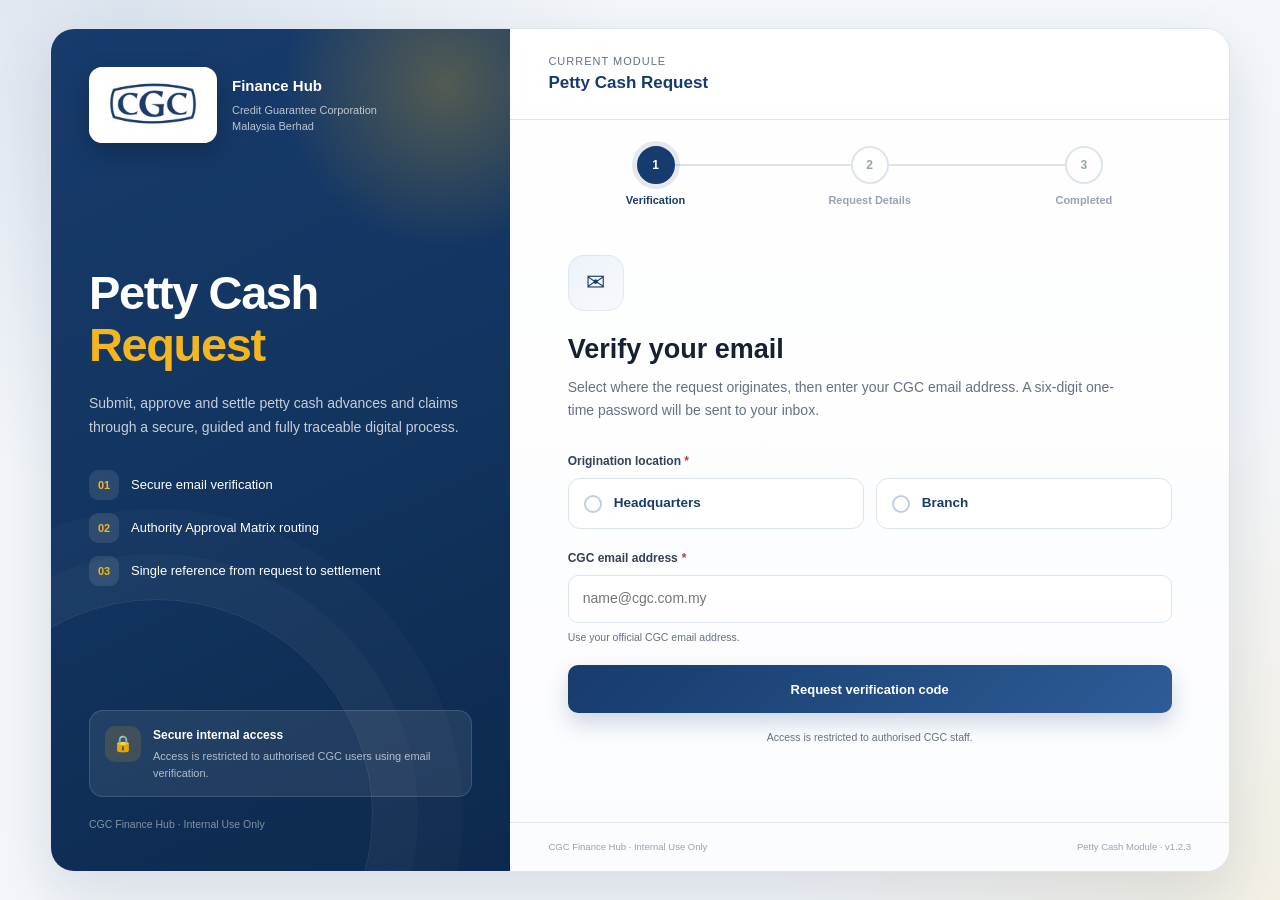
==== pettycash/index.html @ a18ef3d1 "Update index.html" ====
<!DOCTYPE html>
<html lang="en">
<head>
<meta charset="UTF-8">
<meta name="viewport" content="width=device-width,initial-scale=1.0">
<meta name="description" content="CGC Finance Hub Petty Cash Request">
<title>Petty Cash Request | CGC Finance Hub</title>
<script>
/* Integrity guard: shows a visible warning if the main script below did not load completely */
window.addEventListener("load", function () {
  if (typeof PC === "undefined" || !window.PC_READY) {
    var d = document.createElement("div");
    d.style.cssText = "position:fixed;left:0;right:0;top:0;z-index:99999;padding:14px 18px;background:#c83737;color:#fff;font:600 14px Segoe UI,Arial,sans-serif;text-align:center";
    d.textContent = "This page did not load completely. Press Ctrl+Shift+R. If this message stays, the file on GitHub is incomplete or contains an error.";
    document.body.appendChild(d);
  }
});
</script>
<style>
:root{--navy:#173b6c;--dark:#0d294d;--blue:#2d5c97;--gold:#f3b61f;--bg:#f3f6fa;--white:#fff;--soft:#f7f9fc;--line:#dce4ee;--text:#172033;--muted:#667085;--green:#16835a;--red:#c83737;--shadow:0 24px 60px rgba(15,39,71,.12)}
*{box-sizing:border-box;margin:0;padding:0}html{scroll-behavior:smooth}
body{min-height:100vh;background:radial-gradient(circle at 10% 0,rgba(45,92,151,.12),transparent 34%),radial-gradient(circle at 100% 100%,rgba(243,182,31,.1),transparent 32%),var(--bg);color:var(--text);font-family:"Segoe UI",Arial,sans-serif;line-height:1.5}
button,input,select,textarea{font:inherit}.fa-hide{display:none!important}
.fa-page{min-height:100vh;padding:28px}
.fa-shell{width:min(1180px,100%);min-height:calc(100vh - 56px);margin:auto;overflow:hidden;background:#fff;border:1px solid var(--line);border-radius:24px;box-shadow:var(--shadow);display:grid;grid-template-columns:minmax(340px,39%) minmax(0,61%)}
.fa-brand{position:relative;overflow:hidden;min-height:720px;padding:38px;color:#fff;background:linear-gradient(155deg,var(--navy),#12345f 52%,var(--dark));display:flex;flex-direction:column}
.fa-brand:before{content:"";position:absolute;top:-110px;right:-100px;width:330px;height:330px;border-radius:50%;background:radial-gradient(circle,rgba(243,182,31,.28),rgba(243,182,31,.05) 58%,transparent 70%);pointer-events:none}
.fa-brand:after{content:"";position:absolute;bottom:-160px;left:-110px;width:430px;height:430px;border:1px solid rgba(255,255,255,.1);border-radius:50%;box-shadow:0 0 0 45px rgba(255,255,255,.025),0 0 0 90px rgba(255,255,255,.018);pointer-events:none}
.fa-brand-top,.fa-brand-content,.fa-security,.fa-brand-footer{position:relative;z-index:1}
.fa-brand-top{display:flex;align-items:center;gap:15px}
.fa-logo{width:128px;height:76px;flex:0 0 auto;padding:8px;overflow:hidden;border-radius:13px;background:#fff;box-shadow:0 9px 25px rgba(0,0,0,.22);display:flex;align-items:center;justify-content:center}
.fa-logo-image{display:block;width:100%;height:100%;object-fit:contain;transform:scale(1.8);transform-origin:center}
.fa-brand-name strong{display:block;font-size:15px}.fa-brand-name span{display:block;max-width:190px;margin-top:4px;color:rgba(255,255,255,.7);font-size:11px}
.fa-brand-content{margin:auto 0;padding:48px 0}
.fa-brand h1{font-size:clamp(32px,4vw,47px);line-height:1.1;letter-spacing:-1.4px}.fa-brand h1 span{display:block;color:var(--gold)}
.fa-brand-description{max-width:410px;margin-top:20px;color:rgba(255,255,255,.76);font-size:14px;line-height:1.75}
.fa-features{display:grid;gap:13px;margin-top:30px}.fa-feature{display:flex;align-items:center;gap:12px;font-size:13px}
.fa-feature b{width:30px;height:30px;border-radius:9px;background:rgba(255,255,255,.1);color:var(--gold);display:grid;place-items:center;font-size:11px}
.fa-security{padding:15px;border:1px solid rgba(255,255,255,.13);border-radius:14px;background:rgba(255,255,255,.08);display:flex;gap:12px}
.fa-security-icon{width:36px;height:36px;flex:0 0 auto;border-radius:10px;background:rgba(243,182,31,.14);color:var(--gold);display:grid;place-items:center}
.fa-security strong{display:block;font-size:12px}.fa-security span{display:block;margin-top:4px;color:rgba(255,255,255,.65);font-size:11px}
.fa-brand-footer{margin-top:20px;color:rgba(255,255,255,.48);font-size:10.5px}
.fa-app{min-width:0;display:flex;flex-direction:column;background:linear-gradient(180deg,#fff,#fbfcfe)}
.fa-app-header{min-height:88px;padding:24px 38px;border-bottom:1px solid var(--line);display:flex;align-items:center;justify-content:space-between}
.fa-app-header small{display:block;color:var(--muted);font-size:11px;letter-spacing:1px;text-transform:uppercase}.fa-app-header strong{color:var(--navy);font-size:17px}
.fa-signout{padding:9px 14px;border:1px solid var(--line);border-radius:999px;background:#fff;color:var(--navy);font-size:12px;font-weight:650;cursor:pointer;transition:border-color .2s,background .2s}
.fa-signout:hover{border-color:var(--navy);background:var(--soft)}
.fa-progress{padding:26px 38px 0}
.fa-stepper{position:relative;display:grid;grid-template-columns:repeat(3,1fr)}
.fa-stepper:before{content:"";position:absolute;top:18px;left:calc(16.66% + 18px);right:calc(16.66% + 18px);height:2px;background:var(--line)}
.fa-step{position:relative;z-index:1;color:#98a2b3;text-align:center;display:flex;flex-direction:column;align-items:center}
.fa-step-number{width:38px;height:38px;margin-bottom:8px;border:2px solid var(--line);border-radius:50%;background:#fff;display:grid;place-items:center;font-size:12px;font-weight:700}
.fa-step-label{font-size:11px;font-weight:650}
.fa-step.fa-step-active{color:var(--navy)}.fa-step.fa-step-active .fa-step-number{border-color:var(--navy);background:var(--navy);color:#fff;box-shadow:0 0 0 5px rgba(23,59,108,.11)}
.fa-step.fa-step-done{color:var(--green)}.fa-step.fa-step-done .fa-step-number{border-color:var(--green);background:var(--green);color:#fff}
.fa-content{width:min(680px,100%);margin:auto;padding:46px 38px 42px;flex:1}
.fa-screen{animation:enter .3s ease}@keyframes enter{from{opacity:0;transform:translateY(10px)}to{opacity:1;transform:none}}
.fa-screen-icon{width:56px;height:56px;margin-bottom:22px;border-radius:16px;background:linear-gradient(145deg,#edf3fa,#f7f9fc);color:var(--navy);box-shadow:inset 0 0 0 1px rgba(23,59,108,.08);display:grid;place-items:center;font-size:23px}
.fa-title{font-size:27px;line-height:1.25}.fa-lead{max-width:560px;margin-top:10px;color:var(--muted);font-size:14px;line-height:1.65}
.fa-form{margin-top:30px}.fa-field{margin-bottom:20px}
.fa-field label{display:flex;gap:4px;margin-bottom:8px;color:#344054;font-size:12px;font-weight:650}
.fa-required{color:var(--red)}
.fa-field input,.fa-field select,.fa-field textarea{width:100%;min-height:48px;padding:12px 14px;border:1px solid var(--line);border-radius:10px;outline:none;background:#fff;color:var(--text);font-size:14px;transition:border-color .2s,box-shadow .2s}
.fa-field textarea{min-height:108px;resize:vertical}
.fa-field input:focus,.fa-field select:focus,.fa-field textarea:focus{border-color:var(--blue);box-shadow:0 0 0 4px rgba(45,92,151,.11)}
.fa-field input[readonly]{background:var(--soft);color:#475467;cursor:not-allowed}
.fa-field select:disabled{background:#eef1f5;color:#98a2b3;cursor:not-allowed}
.fa-bad{border-color:var(--red)!important}
.fa-hint{margin-top:7px;color:var(--muted);font-size:10.5px;display:flex;justify-content:space-between;gap:10px}
.fa-grid{display:grid;grid-template-columns:repeat(2,minmax(0,1fr));gap:16px}
.fa-btn{min-height:48px;padding:12px 20px;border:0;border-radius:10px;font-size:13px;font-weight:700;cursor:pointer;transition:transform .15s,box-shadow .2s,background .2s}
.fa-btn-primary{background:linear-gradient(135deg,var(--navy),var(--blue));color:#fff;box-shadow:0 10px 22px rgba(23,59,108,.2)}
.fa-btn-primary:hover:not(:disabled){transform:translateY(-1px);box-shadow:0 14px 28px rgba(23,59,108,.28)}
.fa-btn-secondary{border:1px solid var(--line);background:#fff;color:#344054}
.fa-btn-secondary:hover:not(:disabled){border-color:#c3cfdf;background:var(--soft)}
.fa-btn-block{width:100%}.fa-btn:disabled{cursor:not-allowed;opacity:.55}
.fa-actions{margin-top:28px;display:flex;justify-content:flex-end;gap:12px}.fa-actions-center{justify-content:center}
.fa-msg{margin-bottom:18px;padding:12px 14px;border-radius:10px;font-size:12px}
.fa-msg-error{border:1px solid #f1c5c5;background:#fff3f3;color:#9f2929}
.fa-msg-ok{border:1px solid #b8dfcf;background:#effaf5;color:#126b4b}
.fa-msg-warn{border:1px solid #f0d59d;background:#fff9ec;color:#885600}
.fa-msg-info{border:1px solid var(--line);background:var(--soft);color:#344054}
.fa-access-note{margin-top:17px;color:var(--muted);text-align:center;font-size:10.5px}
.fa-otp-email{margin-top:24px;padding:14px 16px;border:1px solid var(--line);border-radius:12px;background:var(--soft);color:var(--muted);font-size:12px}.fa-otp-email strong{color:var(--navy)}
.fa-otp-group{margin:28px 0 15px;display:grid;grid-template-columns:repeat(6,minmax(42px,58px));justify-content:center;gap:10px}
.fa-otp-box{width:100%;height:62px;border:1px solid var(--line);border-radius:12px;outline:none;text-align:center;color:var(--navy);font-size:25px;font-weight:750}
.fa-otp-box:focus{border-color:var(--blue);box-shadow:0 0 0 4px rgba(45,92,151,.11)}
.fa-otp-box.fa-filled{border-color:var(--navy);background:#f8fbff}.fa-otp-box.fa-bad{border-color:var(--red);background:#fff4f4}
.fa-otp-meta{margin-bottom:22px;color:var(--muted);text-align:center;font-size:11px}.fa-otp-meta strong{color:var(--navy)}
.fa-subactions{margin-top:16px;display:flex;justify-content:space-between}
.fa-link{padding:4px 0;border:0;background:transparent;color:var(--navy);font-size:11.5px;font-weight:650;cursor:pointer}.fa-link:disabled{color:#98a2b3;cursor:not-allowed}
.fa-summary{margin-top:7px;padding:16px 17px;border:1px solid var(--line);border-left:4px solid var(--gold);border-radius:12px;background:linear-gradient(135deg,#f8fafc,#f1f5fa);display:flex;justify-content:space-between;align-items:center;gap:12px}
.fa-summary span{color:var(--muted);font-size:11px;font-weight:650}.fa-summary strong{color:var(--navy);font-size:18px;white-space:nowrap}
.fa-success{text-align:center;padding-top:34px}
.fa-success-icon{width:76px;height:76px;margin:0 auto 22px;border:1px solid #b9dfd1;border-radius:24px;background:#ecf9f4;color:var(--green);display:grid;place-items:center;font-size:34px}
.fa-reference{margin:26px auto 14px;padding:18px;border:1px dashed var(--blue);border-radius:14px;background:#f6f9fd}
.fa-reference span{display:block;color:var(--muted);font-size:10px;font-weight:700;text-transform:uppercase}.fa-reference strong{color:var(--navy);font:700 22px Consolas,monospace}
.fa-success-note{max-width:480px;margin:0 auto 20px;color:var(--muted);font-size:12px}
.fa-footer{padding:17px 38px;border-top:1px solid var(--line);color:#98a2b3;font-size:9.5px;display:flex;justify-content:space-between}
.fa-loader{position:fixed;inset:0;z-index:9999;background:rgba(245,248,252,.88);display:grid;place-items:center}
.fa-loader-card{min-width:190px;padding:24px;border:1px solid var(--line);border-radius:18px;background:#fff;box-shadow:var(--shadow);text-align:center}
.fa-spinner{width:40px;height:40px;margin:0 auto 13px;border:4px solid #e4eaf1;border-top-color:var(--navy);border-radius:50%;animation:spin .75s linear infinite}@keyframes spin{to{transform:rotate(360deg)}}
.fa-upload{border:1.5px dashed #c3cfdf;border-radius:12px;background:var(--soft)}.fa-upload:hover,.fa-upload.fa-drag{border-color:var(--blue);background:#eef4fb}
.fa-upload-input{display:none}
.fa-upload-empty{display:flex;flex-direction:column;align-items:center;gap:3px;padding:22px 16px;cursor:pointer;text-align:center;color:#344054;font-size:13px}.fa-upload-empty strong{color:var(--navy)}.fa-upload-empty small{color:var(--muted);font-size:11px}
.fa-upload-icon{width:42px;height:42px;margin-bottom:6px;border-radius:12px;background:#fff;box-shadow:inset 0 0 0 1px var(--line);display:grid;place-items:center;color:var(--navy);font-size:19px}
.fa-upload.fa-has-file{border-style:solid;border-color:var(--line);background:#fff}.fa-upload-files{padding:14px}
.fa-upload-summary{display:flex;align-items:center;justify-content:space-between;gap:12px;padding-bottom:12px;border-bottom:1px solid var(--line)}
.fa-upload-summary strong{display:block;color:var(--navy);font-size:13px}.fa-upload-summary small{display:block;margin-top:2px;color:var(--muted);font-size:10.5px}
.fa-upload-summary-actions{display:flex;gap:8px}
.fa-upload-add,.fa-file-remove{padding:7px 12px;border:1px solid var(--line);border-radius:8px;background:#fff;color:var(--navy);font-size:12px;font-weight:650;cursor:pointer}.fa-file-remove{color:#b42318}
.fa-upload-file-list{display:grid;gap:9px;margin-top:12px}
.fa-upload-file-row{display:flex;align-items:center;gap:11px;padding:10px 11px;border:1px solid var(--line);border-radius:10px;background:var(--soft)}
.fa-file-icon{width:40px;height:40px;flex:0 0 auto;border-radius:10px;background:linear-gradient(145deg,var(--navy),var(--blue));color:#fff;display:grid;place-items:center;font-size:10px;font-weight:800}
.fa-file-info{flex:1;min-width:0}.fa-file-info strong{display:block;overflow:hidden;font-size:12.5px;text-overflow:ellipsis;white-space:nowrap}.fa-file-info small{display:block;color:var(--muted);font-size:10.5px}
.fa-file-remove-one{width:32px;height:32px;flex:0 0 auto;border:1px solid var(--line);border-radius:8px;background:#fff;color:var(--red);font-size:16px;cursor:pointer}
.pc-hero{position:relative;overflow:hidden;margin-bottom:30px;padding:24px 30px 28px;border-radius:20px;color:#fff;background:linear-gradient(135deg,#1a4278 0%,var(--navy) 38%,var(--dark) 100%);box-shadow:0 18px 38px rgba(15,39,71,.2),inset 0 1px 0 rgba(255,255,255,.1)}
.pc-hero:before{content:"";position:absolute;top:-110px;right:-70px;width:300px;height:300px;border-radius:50%;background:radial-gradient(circle,rgba(96,165,250,.30),rgba(96,165,250,.07) 55%,transparent 70%);pointer-events:none}
.pc-hero:after{content:"";position:absolute;left:0;right:0;bottom:0;height:3px;background:linear-gradient(90deg,var(--gold),rgba(243,182,31,.55) 45%,rgba(243,182,31,0) 100%);pointer-events:none}
.pc-hero>*{position:relative;z-index:1}
.pc-hero-top{display:flex;align-items:center;justify-content:space-between;gap:14px;flex-wrap:wrap}
.pc-hero-date{display:inline-flex;align-items:center;gap:9px;color:rgba(255,255,255,.68);font-size:10.5px;font-weight:650;letter-spacing:1.1px;text-transform:uppercase}
.pc-hero-icon{width:26px;height:26px;display:grid;place-items:center;border-radius:8px;background:rgba(96,165,250,.18);color:#bfdbfe}
.pc-hero-icon svg{width:15px;height:15px}
.pc-hero-loc{display:inline-flex;align-items:center;gap:8px;padding:6px 14px;border:1px solid rgba(147,197,253,.45);border-radius:999px;background:rgba(96,165,250,.16);color:#dbeafe;font-size:11px;font-weight:700;letter-spacing:.3px}
.pc-hero-loc:before{content:"";width:6px;height:6px;border-radius:50%;background:#93c5fd;box-shadow:0 0 0 3px rgba(147,197,253,.25)}
.pc-hero h2{margin-top:18px;font-size:31px;line-height:1.2;font-weight:650;letter-spacing:-.7px}
.pc-hero h2 span{color:var(--gold)}
.pc-hero p{margin-top:14px;padding-top:14px;border-top:1px solid rgba(255,255,255,.12);max-width:520px;color:rgba(255,255,255,.76);font-size:13px;line-height:1.6}
.pc-lock{position:relative}
.pc-lock input{padding-right:42px;font-weight:600}
.pc-lock:after{content:"";position:absolute;right:15px;top:50%;width:15px;height:15px;transform:translateY(-50%);background:url("data:image/svg+xml;utf8,%3Csvg xmlns='http://www.w3.org/2000/svg' viewBox='0 0 24 24' fill='none' stroke='%2398a2b3' stroke-width='2' stroke-linecap='round' stroke-linejoin='round'%3E%3Crect x='4' y='11' width='16' height='10' rx='2'/%3E%3Cpath d='M8 11V7a4 4 0 018 0v4'/%3E%3C/svg%3E") center/contain no-repeat;pointer-events:none}
.pc-label{display:block;margin-bottom:8px;color:#344054;font-size:12px;font-weight:650}
.pc-choices{display:grid;grid-template-columns:repeat(2,minmax(0,1fr));gap:12px;margin-bottom:20px}
.pc-choice{position:relative;display:flex;align-items:center;gap:12px;padding:14px 15px;border:1px solid var(--line);border-radius:12px;background:#fff;cursor:pointer;transition:border-color .2s,box-shadow .2s,background .2s}
.pc-choice:hover{border-color:#c3cfdf}
.pc-choice input{position:absolute;opacity:0;pointer-events:none}
.pc-dot{width:18px;height:18px;flex:0 0 auto;border:2px solid #c3cfdf;border-radius:50%;background:#fff}
.pc-choice strong{display:block;color:var(--navy);font-size:13.5px}.pc-choice small{display:block;margin-top:2px;color:var(--muted);font-size:11px;line-height:1.45}
.pc-choice.pc-checked{border-color:var(--navy);background:#f6f9fd;box-shadow:0 0 0 4px rgba(23,59,108,.08)}
.pc-choice.pc-checked .pc-dot{border-color:var(--navy);background:var(--navy);box-shadow:inset 0 0 0 3px #fff}
.pc-choices.fa-bad .pc-choice{border-color:var(--red)}
.pc-sechead{display:flex;justify-content:space-between;align-items:baseline;gap:12px;margin-bottom:10px}
.pc-sechead span{color:var(--muted);font-size:11px;font-weight:650;letter-spacing:.6px;text-transform:uppercase}
.pc-sechead strong{color:var(--navy);font-size:12px}
.pc-secbar{display:grid;grid-template-columns:repeat(7,1fr);gap:5px;margin-bottom:28px}
.pc-secbar i{height:4px;border-radius:4px;background:var(--line);transition:background .25s}
.pc-secbar i.pc-on{background:var(--navy)}.pc-secbar i.pc-done{background:var(--green)}
.pc-section{animation:enter .25s ease}
.pc-subtitle{font-size:21px;line-height:1.3;color:var(--text)}
.pc-sublead{margin:8px 0 24px;color:var(--muted);font-size:13px;line-height:1.6}
.pc-note{margin-bottom:20px;padding:12px 14px;border:1px solid var(--line);border-left:4px solid var(--navy);border-radius:10px;background:var(--soft);color:#344054;font-size:12px}
.pc-gl-card{margin-bottom:20px;padding:14px 16px;border:1px solid var(--line);border-radius:12px;background:var(--soft)}
.pc-meta{display:grid;grid-template-columns:repeat(2,minmax(0,1fr));gap:10px 16px}
.pc-meta small{display:block;color:var(--muted);font-size:9.5px;font-weight:700;letter-spacing:.5px;text-transform:uppercase}
.pc-meta b{display:block;color:var(--text);font-size:12.5px;font-weight:650;word-break:break-word}
.pc-meta .pc-full{grid-column:1/-1}
.pc-review{margin-bottom:12px;border:1px solid var(--line);border-radius:14px;background:#fff;overflow:hidden}
.pc-review-head{display:flex;justify-content:space-between;align-items:center;padding:11px 16px;border-bottom:1px solid var(--line);background:var(--soft)}
.pc-review-head strong{color:var(--navy);font-size:12.5px}
.pc-review .pc-meta{padding:14px 16px}
.pc-declare{margin-top:18px;padding:15px 16px;border:1px solid var(--line);border-left:4px solid var(--gold);border-radius:12px;background:#fffdf6;font-size:12px;color:#344054}
.pc-check{display:flex;align-items:flex-start;gap:10px;margin-top:12px;font-weight:650;cursor:pointer}
.pc-check input{width:17px;height:17px;margin-top:2px;accent-color:var(--navy)}
.pc-nav{margin-top:28px;display:flex;justify-content:space-between;gap:12px}
@media(max-width:940px){.fa-page{padding:0}.fa-shell{min-height:100vh;border:0;border-radius:0;box-shadow:none;grid-template-columns:1fr}.fa-brand{min-height:auto;padding:24px}.fa-brand-content{margin:35px 0 28px;padding:0}.fa-brand h1{font-size:34px}.fa-features,.fa-security,.fa-brand-footer{display:none}}
@media(max-width:640px){.fa-brand{padding:20px}.fa-logo{width:108px;height:66px}.fa-brand h1{font-size:29px}.fa-app-header{min-height:72px;padding:18px 20px}.fa-progress{padding:22px 20px 0}.fa-content{padding:34px 20px 36px}.fa-title{font-size:23px}.fa-grid,.pc-choices,.pc-meta{grid-template-columns:1fr}.fa-grid{gap:0}.fa-otp-group{grid-template-columns:repeat(6,minmax(34px,1fr));gap:6px}.fa-otp-box{height:54px;font-size:21px}.pc-nav,.fa-actions{flex-direction:column-reverse}.pc-nav .fa-btn,.fa-actions .fa-btn{width:100%}.fa-footer{padding:15px 20px;flex-direction:column;text-align:center}.pc-hero{padding:20px 20px 24px}.pc-hero h2{font-size:25px;margin-top:14px}}
</style>
</head>
<body>
<div class="fa-page"><div class="fa-shell">

<aside class="fa-brand">
  <div class="fa-brand-top">
    <div class="fa-logo"><img class="fa-logo-image" src="../assets/images/cgc-logo.jpg" alt="CGC logo"></div>
    <div class="fa-brand-name"><strong>Finance Hub</strong><span>Credit Guarantee Corporation Malaysia Berhad</span></div>
  </div>
  <div class="fa-brand-content">
    <h1>Petty Cash <span>Request</span></h1>
    <p class="fa-brand-description">Submit, approve and settle petty cash advances and claims through a secure, guided and fully traceable digital process.</p>
    <div class="fa-features">
      <div class="fa-feature"><b>01</b><span>Secure email verification</span></div>
      <div class="fa-feature"><b>02</b><span>Authority Approval Matrix routing</span></div>
      <div class="fa-feature"><b>03</b><span>Single reference from request to settlement</span></div>
    </div>
  </div>
  <div class="fa-security">
    <div class="fa-security-icon">&#128274;</div>
    <div><strong>Secure internal access</strong><span>Access is restricted to authorised CGC users using email verification.</span></div>
  </div>
  <div class="fa-brand-footer">CGC Finance Hub &middot; Internal Use Only</div>
</aside>

<section class="fa-app">
  <header class="fa-app-header">
    <div><small>Current module</small><strong>Petty Cash Request</strong></div>
    <button type="button" id="pcBtnSignOut" class="fa-signout fa-hide">Sign out</button>
  </header>

  <div class="fa-progress">
    <nav class="fa-stepper">
      <div class="fa-step fa-step-active" data-step="1"><span class="fa-step-number">1</span><span class="fa-step-label">Verification</span></div>
      <div class="fa-step" data-step="2"><span class="fa-step-number">2</span><span class="fa-step-label">Request Details</span></div>
      <div class="fa-step" data-step="3"><span class="fa-step-number">3</span><span class="fa-step-label">Completed</span></div>
    </nav>
  </div>

  <main class="fa-content">

    <section id="pcScreenEmail" class="fa-screen">
      <div class="fa-screen-icon">&#9993;</div>
      <h2 class="fa-title">Verify your email</h2>
      <p class="fa-lead">Select where the request originates, then enter your CGC email address. A six-digit one-time password will be sent to your inbox.</p>

      <div class="fa-form">
        <span class="pc-label">Origination location <span class="fa-required">*</span></span>
        <div class="pc-choices" id="pcLocationGroup">
          <label class="pc-choice">
            <input type="radio" name="pcLocation" value="HQ">
            <span class="pc-dot"></span>
            <span><strong>Headquarters</strong></span>
          </label>
          <label class="pc-choice">
            <input type="radio" name="pcLocation" value="Branch">
            <span class="pc-dot"></span>
            <span><strong>Branch</strong></span>
          </label>
        </div>

        <div class="fa-field fa-hide" id="pcBranchField">
          <label for="pcBranch">Branch <span class="fa-required">*</span></label>
          <select id="pcBranch">
            <option value="" selected disabled hidden>&mdash; Select &mdash;</option>
            <option>Johor Bahru</option><option>Melaka</option><option>Seremban</option>
            <option>Kuantan</option><option>Kuala Terengganu</option><option>Kota Bharu</option>
            <option>Ipoh</option><option>Pulau Pinang</option><option>Alor Setar</option>
            <option>Kota Kinabalu</option><option>Kuching</option><option>Miri</option>
          </select>
        </div>

        <div class="fa-field">
          <label for="pcEmail">CGC email address <span class="fa-required">*</span></label>
          <input type="email" id="pcEmail" placeholder="name@cgc.com.my" autocomplete="email" spellcheck="false">
          <div class="fa-hint"><span>Use your official CGC email address.</span></div>
        </div>

        <div id="pcEmailMsg" class="fa-msg fa-hide" role="alert"></div>
        <button type="button" id="pcBtnRequestOtp" class="fa-btn fa-btn-primary fa-btn-block">Request verification code</button>
        <p class="fa-access-note">Access is restricted to authorised CGC staff.</p>
      </div>
    </section>

    <section id="pcScreenOtp" class="fa-screen fa-hide">
      <div class="fa-screen-icon">&#128274;</div>
      <h2 class="fa-title">Enter verification code</h2>
      <p class="fa-lead">Enter the six-digit code sent to the registered email address.</p>
      <div class="fa-otp-email">Verification code sent to <strong id="pcMaskedEmail"></strong></div>
      <div class="fa-otp-group">
        <input type="text" maxlength="1" inputmode="numeric" class="fa-otp-box" autocomplete="one-time-code">
        <input type="text" maxlength="1" inputmode="numeric" class="fa-otp-box">
        <input type="text" maxlength="1" inputmode="numeric" class="fa-otp-box">
        <input type="text" maxlength="1" inputmode="numeric" class="fa-otp-box">
        <input type="text" maxlength="1" inputmode="numeric" class="fa-otp-box">
        <input type="text" maxlength="1" inputmode="numeric" class="fa-otp-box">
      </div>
      <div class="fa-otp-meta">Code expires in <strong id="pcTimer">01:00</strong></div>
      <div id="pcOtpMsg" class="fa-msg fa-hide"></div>
      <button type="button" id="pcBtnVerify" class="fa-btn fa-btn-primary fa-btn-block">Verify and continue</button>
      <div class="fa-subactions">
        <button type="button" id="pcBtnResend" class="fa-link" disabled>Resend code</button>
        <button type="button" id="pcBtnChangeEmail" class="fa-link">Change email address</button>
      </div>
    </section>

    <section id="pcScreenForm" class="fa-screen fa-hide">

      <div class="pc-hero">
        <div class="pc-hero-top">
          <span class="pc-hero-date"><span class="pc-hero-icon" id="pcGreetIcon"></span><span id="pcHeroDate"></span></span>
          <span class="pc-hero-loc" id="pcUserLocation"></span>
        </div>
        <h2 id="pcGreeting"></h2>
        <p>Complete the seven short sections below to submit your petty cash request.</p>
      </div>

      <div class="pc-sechead"><span id="pcSecCounter">Section 1 of 7</span><strong id="pcSecName">Requestor</strong></div>
      <div class="pc-secbar" id="pcSecBar"><i></i><i></i><i></i><i></i><i></i><i></i><i></i></div>

      <form id="pcForm" novalidate>

        <div class="pc-section" data-section="1">
          <h3 class="pc-subtitle">Requestor details</h3>
          <p class="pc-sublead">Your name and email come from your verified sign-in and cannot be edited. Select your department to continue.</p>

          <div id="pcTypeBlock">
            <span class="pc-label">Request type <span class="fa-required">*</span></span>
            <div class="pc-choices" id="pcTypeGroup">
              <label class="pc-choice">
                <input type="radio" name="pcType" value="Advance">
                <span class="pc-dot"></span>
                <span><strong>Petty Cash Advance</strong><small>Funds required before spending</small></span>
              </label>
              <label class="pc-choice">
                <input type="radio" name="pcType" value="Claim">
                <span class="pc-dot"></span>
                <span><strong>Petty Cash Claim</strong><small>Expense already incurred</small></span>
              </label>
            </div>
          </div>

          <div class="fa-grid">
            <div class="fa-field"><label for="pcFullName">Full name</label><div class="pc-lock"><input id="pcFullName" readonly></div></div>
            <div class="fa-field"><label for="pcEmailLocked">Email address</label><div class="pc-lock"><input id="pcEmailLocked" readonly></div></div>
          </div>
          <div class="fa-grid">
            <div class="fa-field"><label for="pcDepartment">Department <span class="fa-required">*</span></label><select id="pcDepartment"></select></div>
            <div class="fa-field"><label for="pcRequestDate">Request date</label><div class="pc-lock"><input id="pcRequestDate" readonly></div></div>
          </div>
        </div>

        <div class="pc-section fa-hide" data-section="2">
          <h3 class="pc-subtitle">Request details</h3>
          <p class="pc-sublead">State the amount required and the business purpose. Every approver reviews this information.</p>

          <div id="pcClaimBlock" class="fa-hide">
            <div class="fa-grid">
              <div class="fa-field"><label for="pcOrigRef">Original request reference <span class="fa-required">*</span></label><input id="pcOrigRef" placeholder="YYYY/MM/DD/DEPT/0001"></div>
              <div class="fa-field"><label for="pcOrigAmount">Original amount (RM) <span class="fa-required">*</span></label><input type="number" id="pcOrigAmount" min="0" step="0.01" placeholder="0.00"></div>
            </div>
          </div>

          <div class="fa-grid">
            <div class="fa-field"><label for="pcAmount">Amount requested (RM) <span class="fa-required">*</span></label><input type="number" id="pcAmount" min="0" step="0.01" placeholder="0.00"></div>
            <div class="fa-field"><label for="pcDateRequired">Date required <span class="fa-required">*</span></label><input type="date" id="pcDateRequired"></div>
          </div>
          <div class="fa-field">
            <label for="pcPurpose">Purpose of request <span class="fa-required">*</span></label>
            <textarea id="pcPurpose" maxlength="500" placeholder="Describe what the funds will be used for and why they are required"></textarea>
            <div class="fa-hint"><span>Provide enough detail for approval and Finance processing.</span><span><span id="pcCharCount">0</span>/500</span></div>
          </div>
          <div class="fa-summary"><span>Amount requested</span><strong id="pcTotal">RM 0.00</strong></div>
        </div>

        <div class="pc-section fa-hide" data-section="3">
          <h3 class="pc-subtitle">Budget and GL classification</h3>
          <p class="pc-sublead">Select the expense classification from the SAP S/4HANA master data. The cost centre is applied automatically.</p>
          <div class="fa-field"><label for="pcOpex">Class of OPEX <span class="fa-required">*</span></label><select id="pcOpex"></select></div>
          <div class="fa-field"><label for="pcGl">SAP GL code <span class="fa-required">*</span></label><select id="pcGl"></select></div>
          <div id="pcGlCard" class="pc-gl-card fa-hide">
            <div class="pc-meta">
              <div><small>SAP GL code</small><b id="pcGlCode"></b></div>
              <div><small>Cost centre</small><b id="pcGlCostCentre"></b></div>
              <div class="pc-full"><small>GL description</small><b id="pcGlDesc"></b></div>
              <div class="pc-full"><small>Type of expense</small><b id="pcGlType"></b></div>
            </div>
          </div>
        </div>

        <div class="pc-section fa-hide" data-section="4">
          <h3 class="pc-subtitle">Payment details</h3>
          <p class="pc-sublead">Provide the account to receive the funds. Finance transfers approved amounts via Maybank2u outside this system.</p>
          <div class="fa-grid">
            <div class="fa-field">
              <label for="pcBank">Bank <span class="fa-required">*</span></label>
              <select id="pcBank">
                <option value="" selected disabled hidden>&mdash; Select &mdash;</option>
                <option>Maybank</option><option>CIMB Bank</option><option>Public Bank</option>
                <option>RHB Bank</option><option>Hong Leong Bank</option><option>AmBank</option>
                <option>Bank Islam</option><option>Bank Muamalat</option><option>BSN</option><option>Other</option>
              </select>
            </div>
            <div class="fa-field">
              <label for="pcAccount">Account number <span class="fa-required">*</span></label>
              <input id="pcAccount" inputmode="numeric" autocomplete="off" placeholder="Digits only">
            </div>
          </div>
          <div class="fa-field fa-hide" id="pcOtherBankField"><label for="pcOtherBank">Bank name <span class="fa-required">*</span></label><input id="pcOtherBank"></div>
        </div>

        <div class="pc-section fa-hide" data-section="5">
          <h3 class="pc-subtitle">Approvals</h3>
          <p class="pc-sublead">Nominate approvers in accordance with the Authority Approval Matrix. You cannot nominate yourself.</p>
          <div id="pcHqApprovers">
            <div class="fa-field"><label for="pcApprover1">First approver email <span class="fa-required">*</span></label><input type="email" id="pcApprover1" placeholder="name@cgc.com.my"></div>
            <div class="fa-field"><label for="pcApprover2">Second approver email <span class="fa-required">*</span></label><input type="email" id="pcApprover2" placeholder="name@cgc.com.my"></div>
          </div>
          <div id="pcBranchApprovers" class="fa-hide">
            <div class="fa-field"><label for="pcVerifier">Branch verifier email <span class="fa-required">*</span></label><input type="email" id="pcVerifier" placeholder="Branch Manager or Assistant Branch Manager"></div>
            <div class="fa-field"><label for="pcBranchMgmt">Branch Management approver email <span class="fa-required">*</span></label><input type="email" id="pcBranchMgmt" placeholder="name@cgc.com.my"></div>
          </div>
          <div class="pc-note">After departmental approval, the request is routed to a Finance Processor, who assigns the Finance Approver under the Finance Authority Approval Matrix.</div>
        </div>

        <div class="pc-section fa-hide" data-section="6">
          <h3 class="pc-subtitle">Supporting documents</h3>
          <p class="pc-sublead">Attach the Budget Confirmation Approval (BCA) or the approved supporting paper.</p>
          <div class="fa-field">
            <label for="pcFile">BCA or approved supporting paper <span class="fa-required">*</span></label>
            <div class="fa-upload" id="pcZone">
              <input type="file" id="pcFile" class="fa-upload-input" multiple>
              <label for="pcFile" class="fa-upload-empty" id="pcZoneEmpty">
                <span class="fa-upload-icon">&#8679;</span>
                <span><strong>Click to upload</strong> or drag and drop files</span>
                <small id="pcZoneHint"></small>
              </label>
              <div class="fa-upload-files fa-hide" id="pcZoneSelected">
                <div class="fa-upload-summary">
                  <div><strong id="pcFileCount">0 files selected</strong><small id="pcFileSize">0 B total</small></div>
                  <div class="fa-upload-summary-actions">
                    <label for="pcFile" class="fa-upload-add">&#10133; Add more</label>
                    <button type="button" id="pcRemoveAll" class="fa-file-remove">Remove all</button>
                  </div>
                </div>
                <div id="pcFileList" class="fa-upload-file-list"></div>
              </div>
            </div>
          </div>
          <div class="pc-note">Payment receipts, purchase receipts and refund documents are uploaded at later stages under the same request reference.</div>
        </div>

        <div class="pc-section fa-hide" data-section="7">
          <h3 class="pc-subtitle">Review and submit</h3>
          <p class="pc-sublead">Check every detail before submitting. Once submitted, the request is routed for approval and cannot be edited.</p>
          <div id="pcReview"></div>
          <div class="pc-declare">
            I confirm that the information submitted is complete and accurate, and that this request is for a legitimate CGC business purpose. I will submit the payment acknowledgement, purchase receipts and any refund documents under the same request reference.
            <label class="pc-check"><input type="checkbox" id="pcDeclare"><span>I accept this declaration</span></label>
          </div>
        </div>

        <div id="pcFormMsg" class="fa-msg fa-hide" style="margin-top:20px"></div>

        <div class="pc-nav">
          <button type="button" id="pcBtnBack" class="fa-btn fa-btn-secondary">Back</button>
          <button type="button" id="pcBtnNext" class="fa-btn fa-btn-primary">Continue</button>
        </div>
      </form>
    </section>

    <section id="pcScreenDone" class="fa-screen fa-success fa-hide">
      <div class="fa-success-icon">&#10003;</div>
      <h2 class="fa-title">Request submitted successfully</h2>
      <p class="fa-lead" style="margin-left:auto;margin-right:auto">The request has been recorded and routed to the first approver.</p>
      <div class="fa-reference"><span>Request reference number</span><strong id="pcRefNo"></strong></div>
      <p class="fa-success-note">Use this reference for the payment acknowledgement, purchase receipts and any refund documents.</p>
      <div class="fa-actions fa-actions-center">
        <button type="button" id="pcBtnAnother" class="fa-btn fa-btn-primary">Submit another request</button>
      </div>
    </section>

  </main>

  <footer class="fa-footer"><span>CGC Finance Hub &middot; Internal Use Only</span><span>Petty Cash Module &middot; <span id="pcVersion"></span></span></footer>
</section>

</div></div>

<div id="pcLoader" class="fa-loader fa-hide"><div class="fa-loader-card"><div class="fa-spinner"></div><span id="pcLoaderText">Processing...</span></div></div>

<script>
var PC_CONFIG = {
  moduleCode : "PC",
  appVersion : "v1.2.3",
  requestOtpUrl : "https://ca5fc5190790e573a9eafd8b611366.91.environment.api.powerplatform.com:443/powerautomate/automations/direct/cu/11/workflows/33f0420df9d24fa581047ade11d2030b/triggers/manual/paths/invoke?api-version=1&sp=%2Ftriggers%2Fmanual%2Frun&sv=1.0&sig=2oMHnIsXj9_3fZjUGbxUx8Urya24YvMGQsZgeVdiMZ4",
  verifyOtpUrl  : "https://ca5fc5190790e573a9eafd8b611366.91.environment.api.powerplatform.com:443/powerautomate/automations/direct/cu/04/workflows/f6be59a13d4945efb46def390e9c78ca/triggers/manual/paths/invoke?api-version=1&sp=%2Ftriggers%2Fmanual%2Frun&sv=1.0&sig=z9sOqNYNyFxnlBceUtloiMg0xCEHqFTh5EX1Pm3RYGQ",
  submitUrl     : "",
  allowedDomain   : "cgc.com.my",
  otpLength       : 6,
  otpValidSeconds : 60,
  resendCooldown  : 30,
  sessionMinutes  : 30,
  sessionKey      : "pc_session",
  maxUploadMB     : 10,
  allowedExtensions : ["pdf","doc","docx","xls","xlsx","jpg","jpeg","png"]
};

var PC_DEPARTMENTS = [
  { code:"BSM",  name:"BSM"  },
  { code:"CCSR", name:"CCSR" },
  { code:"FAS",  name:"FAS"  },
  { code:"FIN",  name:"FIN"  },
  { code:"ITV",  name:"ITV"  },
  { code:"PDM",  name:"PDM"  }
];

var PC = (function () {

  var GL_MASTER = [
    { scope:"HQ",     costCentre:"C110030000", glCode:"64041050", description:"Auditing/Taxation/Secretarial",         expenseType:"Stamping fees",                                                  opexClass:"Admin & General" },
    { scope:"HQ",     costCentre:"C130010000", glCode:"64063020", description:"Contingencies",                         expenseType:"Miscellaneous (penalty, levy, etc.)",                           opexClass:"Admin & General" },
    { scope:"Both",   costCentre:"C140024000", glCode:"61025020", description:"Staff Entertainment and Refreshment",   expenseType:"Office or branch refreshment, meeting F&B and pantry supplies", opexClass:"Personnel Costs" },
    { scope:"Both",   costCentre:"C140024000", glCode:"62011010", description:"Rental, Quit Rent & Assessment",        expenseType:"Signage for CGC building or branches",                          opexClass:"Establishment" },
    { scope:"HQ",     costCentre:"C140024000", glCode:"62021010", description:"Repairs & Maintenance",                 expenseType:"Air conditioning (monthly services)",                           opexClass:"Establishment" },
    { scope:"Both",   costCentre:"C140024000", glCode:"62021060", description:"Repairs & Maintenance",                 expenseType:"Ad hoc HQ repair works or branch office upkeep",                opexClass:"Establishment" },
    { scope:"Branch", costCentre:"",           glCode:"62021050", description:"Repairs & Maintenance",                 expenseType:"Fire extinguisher maintenance and services",                    opexClass:"Establishment" },
    { scope:"Branch", costCentre:"",           glCode:"64011010", description:"Electricity & Water",                   expenseType:"Electricity (branches)",                                        opexClass:"Admin & General" },
    { scope:"Branch", costCentre:"",           glCode:"64011020", description:"Electricity & Water",                   expenseType:"Water and sewerage (branches)",                                 opexClass:"Admin & General" },
    { scope:"Branch", costCentre:"",           glCode:"64013010", description:"Telephone & Fax",                       expenseType:"Telephone and fax (branches)",                                  opexClass:"Admin & General" },
    { scope:"Branch", costCentre:"",           glCode:"64021010", description:"Postage",                               expenseType:"Courier and others",                                            opexClass:"Admin & General" },
    { scope:"Both",   costCentre:"C140024000", glCode:"64022020", description:"Printing & Stationery",                 expenseType:"Printing and stationery",                                       opexClass:"Admin & General" },
    { scope:"Branch", costCentre:"",           glCode:"64061010", description:"Library Books, Periodicals, Newspaper", expenseType:"Newspaper and magazine subscriptions",                          opexClass:"Admin & General" },
    { scope:"HQ",     costCentre:"C140024000", glCode:"64081030", description:"Security, Cleaning & Landscaping",      expenseType:"Office cleaning (miscellaneous)",                               opexClass:"Admin & General" },
    { scope:"Both",   costCentre:"C140024000", glCode:"64081040", description:"Security, Cleaning & Landscaping",      expenseType:"Consumables (kitchen utensils and others)",                     opexClass:"Admin & General" },
    { scope:"HQ",     costCentre:"C140024000", glCode:"65017020", description:"Directors' Others",                     expenseType:"Directors refreshments (F&B for Board members)",                opexClass:"BOD Expenses" },
    { scope:"HQ",     costCentre:"C150020000", glCode:"64031010", description:"Legal Fees",                            expenseType:"Legal fees",                                                    opexClass:"Admin & General" },
    { scope:"Branch", costCentre:"",           glCode:"61027030", description:"Staff Recreation & Amenities",          expenseType:"Town Hall",                                                     opexClass:"Personnel Costs" }
  ];

  var SECTIONS = ["Requestor","Request","Budget & GL","Payment","Approvals","Documents","Review"];
  var SCREENS  = ["pcScreenEmail","pcScreenOtp","pcScreenForm","pcScreenDone"];
  var STEP_MAP = { pcScreenEmail:1, pcScreenOtp:1, pcScreenForm:2, pcScreenDone:3 };

  var ICON_SUN  = '<svg viewBox="0 0 24 24" fill="none" stroke="currentColor" stroke-width="2" stroke-linecap="round" stroke-linejoin="round"><circle cx="12" cy="12" r="4"/><path d="M12 2v2M12 20v2M4.9 4.9l1.4 1.4M17.7 17.7l1.4 1.4M2 12h2M20 12h2M4.9 19.1l1.4-1.4M17.7 6.3l1.4-1.4"/></svg>';
  var ICON_MOON = '<svg viewBox="0 0 24 24" fill="none" stroke="currentColor" stroke-width="2" stroke-linecap="round" stroke-linejoin="round"><path d="M21 12.8A9 9 0 1111.2 3a7 7 0 009.8 9.8z"/></svg>';

  var currentEmail = "", location = "", branch = "", requestType = "";
  var userName = "", userDept = "";
  var section = 1, glRows = [], selectedGl = null, files = [], boxes = [];
  var expiryTimer = null, resendTimer = null, busy = false;

  function el(id){ return document.getElementById(id); }
  function val(id){ var n = el(id); return String((n && n.value) || "").trim(); }
  function hide(id, on){ var n = el(id); if (n) n.classList.toggle("fa-hide", on); }

  function store(k, v){ try { sessionStorage.setItem(k, v); } catch(e){} }
  function fetchStore(k){ try { return sessionStorage.getItem(k); } catch(e){ return null; } }
  function dropStore(k){ try { sessionStorage.removeItem(k); } catch(e){} }

  function loader(show, text){
    el("pcLoaderText").textContent = text || "Processing\u2026";
    hide("pcLoader", !show);
  }
  function message(id, type, text){
    var box = el(id);
    if (!box) return;
    if (!text){ box.className = "fa-msg fa-hide"; box.textContent = ""; return; }
    box.className = "fa-msg fa-msg-" + type;
    box.textContent = text;
  }
  function showScreen(name){
    SCREENS.forEach(function(id){ hide(id, id !== name); });
    var active = STEP_MAP[name] || 1;
    document.querySelectorAll(".fa-step").forEach(function(step){
      var n = parseInt(step.getAttribute("data-step"), 10);
      step.classList.toggle("fa-step-active", n === active);
      step.classList.toggle("fa-step-done", n < active);
    });
    window.scrollTo({ top:0, behavior:"smooth" });
  }
  function markBad(id){ var n = el(id); if (n){ n.classList.add("fa-bad"); if (n.focus) n.focus(); } }
  function clearBad(){ document.querySelectorAll(".fa-bad").forEach(function(n){ n.classList.remove("fa-bad"); }); }
  function money(v){
    var n = Number(v);
    return "RM " + (isNaN(n) ? 0 : n).toLocaleString("en-MY", { minimumFractionDigits:2, maximumFractionDigits:2 });
  }
  function maskEmail(email){
    var p = String(email).split("@");
    if (p.length !== 2) return email;
    return p[0].slice(0,2) + new Array(Math.max(p[0].length - 2, 2) + 1).join("*") + "@" + p[1];
  }
  function escapeHtml(v){
    return String(v == null ? "" : v).replace(/[&<>"']/g, function(c){
      return { "&":"&amp;", "<":"&lt;", ">":"&gt;", '"':"&quot;", "'":"&#39;" }[c];
    });
  }
  function todayIso(){
    var d = new Date();
    return new Date(d.getTime() - d.getTimezoneOffset() * 60000).toISOString().slice(0,10);
  }
  function displayDate(iso){
    if (!iso) return "\u2014";
    var p = iso.split("-").map(Number);
    return new Date(p[0], p[1]-1, p[2]).toLocaleDateString("en-GB", { day:"2-digit", month:"short", year:"numeric" });
  }
  function statusOf(res){ return String((res && res.status) || "").toUpperCase(); }

  function titleCase(s){
    return String(s).toLowerCase().replace(/(^|[\s'-])([a-z])/g, function(m, a, b){ return a + b.toUpperCase(); });
  }
  function tidyName(name){
    var n = String(name || "").trim().replace(/\s+/g, " ");
    if (!n) return "";
    return (n === n.toUpperCase() || n === n.toLowerCase()) ? titleCase(n) : n;
  }
  function deriveName(email){
    var local = String(email || "").split("@")[0];
    var parts = local.split(/[._\-]+/).filter(Boolean);
    return parts.length ? titleCase(parts.join(" ")) : "";
  }
  function firstName(full){ return String(full || "").trim().split(" ")[0] || ""; }

  function greetingWord(){
    var h = new Date().getHours();
    return h < 12 ? "Good morning" : h < 17 ? "Good afternoon" : "Good evening";
  }

  function deptName(code){
    for (var i = 0; i < PC_DEPARTMENTS.length; i++){
      if (PC_DEPARTMENTS[i].code === code) return PC_DEPARTMENTS[i].name;
    }
    return code || "";
  }
  function matchDepartment(text){
    var t = String(text || "").trim().toLowerCase();
    if (!t) return "";
    for (var i = 0; i < PC_DEPARTMENTS.length; i++){
      var d = PC_DEPARTMENTS[i];
      if (d.code.toLowerCase() === t || d.name.toLowerCase() === t) return d.code;
    }
    return "";
  }
  function loadDepartments(){
    el("pcDepartment").innerHTML =
      '<option value="" selected disabled hidden>&mdash; Select &mdash;</option>' +
      PC_DEPARTMENTS.map(function(d){
        return '<option value="' + escapeHtml(d.code) + '">' + escapeHtml(d.name) + '</option>';
      }).join("");
  }

  function renderHero(){
    var first = firstName(userName);
    var h = new Date().getHours();
    el("pcGreetIcon").innerHTML = h >= 17 ? ICON_MOON : ICON_SUN;
    el("pcGreeting").innerHTML = escapeHtml(greetingWord()) + (first ? ', <span>' + escapeHtml(first) + '</span>' : "");
    el("pcHeroDate").textContent = new Date().toLocaleDateString("en-GB", { weekday:"long", day:"numeric", month:"long", year:"numeric" });
    el("pcUserLocation").textContent = location === "Branch" ? "Branch \u00b7 " + branch : "Headquarters";
  }

  function fillProfile(){
    el("pcFullName").value = userName;
    el("pcEmailLocked").value = currentEmail;
    el("pcRequestDate").value = displayDate(todayIso());
    var dept = el("pcDepartment");
    if (userDept) dept.value = userDept; else dept.selectedIndex = 0;
  }

  async function post(url, payload){
    if (!url) throw new Error("This service is not configured yet. Please contact the Automation team.");
    var response;
    try {
      response = await fetch(url, {
        method  : "POST",
        headers : { "Content-Type": "application/json" },
        body    : JSON.stringify(payload || {})
      });
    } catch (e) {
      throw new Error("Network error. Please check your connection and try again.");
    }
    var text = await response.text();
    var data;
    try { data = text ? JSON.parse(text) : {}; }
    catch (e) { throw new Error("Unexpected response received from the server."); }
    if (!response.ok && !data.status) throw new Error(data.message || "Request failed (" + response.status + ")");
    return data;
  }

  function saveSession(){
    store(PC_CONFIG.sessionKey, JSON.stringify({
      verified:true, email:currentEmail, location:location, branch:branch,
      expires: Date.now() + PC_CONFIG.sessionMinutes * 60000
    }));
  }
  function getSession(){
    try {
      var s = JSON.parse(fetchStore(PC_CONFIG.sessionKey) || "null");
      if (!s || s.verified !== true || Date.now() > s.expires){ dropStore(PC_CONFIG.sessionKey); return null; }
      return s;
    } catch (e) { dropStore(PC_CONFIG.sessionKey); return null; }
  }

  function bindChoiceGroup(groupId, onChange){
    var group = el(groupId);
    group.querySelectorAll("input[type=radio]").forEach(function(radio){
      radio.addEventListener("change", function(){
        group.querySelectorAll(".pc-choice").forEach(function(c){
          c.classList.toggle("pc-checked", c.querySelector("input").checked);
        });
        group.classList.remove("fa-bad");
        onChange(radio.value);
      });
    });
  }
  function resetChoiceGroup(groupId){
    var group = el(groupId);
    group.querySelectorAll("input").forEach(function(i){ i.checked = false; });
    group.querySelectorAll(".pc-choice").forEach(function(c){ c.classList.remove("pc-checked"); });
  }

  async function requestOtp(isResend){
    var target = isResend ? "pcOtpMsg" : "pcEmailMsg";
    var email  = isResend ? currentEmail : val("pcEmail").toLowerCase();

    if (!isResend){
      clearBad();
      if (!location){ el("pcLocationGroup").classList.add("fa-bad"); return message(target, "error", "Please select the origination location."); }
      if (location === "Branch" && !val("pcBranch")){ markBad("pcBranch"); return message(target, "error", "Please select your branch."); }
      if (!/^[^@\s]+@[^@\s]+\.[^@\s]+$/.test(email)){ markBad("pcEmail"); return message(target, "error", "Please enter a valid email address."); }
      if (email.slice(-("@" + PC_CONFIG.allowedDomain).length) !== "@" + PC_CONFIG.allowedDomain){ markBad("pcEmail"); return message(target, "error", "Only @" + PC_CONFIG.allowedDomain + " email addresses are permitted."); }
      currentEmail = email;
      branch = location === "Branch" ? val("pcBranch") : "";
    }

    message("pcEmailMsg", null, null);
    message("pcOtpMsg", null, null);
    loader(true, "Sending verification code\u2026");

    try {
      var res = await post(PC_CONFIG.requestOtpUrl, { moduleCode: PC_CONFIG.moduleCode, email: currentEmail });
      if (["SENT","SUCCESS","OK"].indexOf(statusOf(res)) === -1){
        return message(target, "error", res.message || "Unable to send the verification code. Please try again.");
      }
      if (res.name) store("pc_profile_name", res.name);
      var dept = res.department || (res.user && res.user.department);
      if (dept) store("pc_profile_dept", dept);

      el("pcMaskedEmail").textContent = maskEmail(currentEmail);
      clearBoxes(false);
      el("pcBtnVerify").disabled = false;
      startExpiry();
      startResendCooldown();
      showScreen("pcScreenOtp");
      setTimeout(function(){ if (boxes[0]) boxes[0].focus(); }, 260);
      if (isResend) message("pcOtpMsg", "ok", "A new verification code has been sent to your inbox.");
    } catch (e) {
      message(target, "error", e.message);
    } finally {
      loader(false);
    }
  }

  async function verifyOtp(){
    if (busy) return;
    var code = boxes.map(function(b){ return b.value; }).join("");
    if (code.length !== PC_CONFIG.otpLength){
      return message("pcOtpMsg", "error", "Please enter all " + PC_CONFIG.otpLength + " digits.");
    }

    busy = true;
    message("pcOtpMsg", null, null);
    loader(true, "Verifying\u2026");

    try {
      var res = await post(PC_CONFIG.verifyOtpUrl, { moduleCode: PC_CONFIG.moduleCode, email: currentEmail, code: code });
      var s = statusOf(res);

      if (s === "VERIFIED" || s === "VALID"){
        stopTimers();
        saveSession();
        enterApp(res);
      } else if (s === "LOCKED"){
        stopTimers();
        clearBoxes(true);
        el("pcBtnVerify").disabled = true;
        el("pcBtnResend").disabled = false;
        el("pcBtnResend").textContent = "Resend code";
        message("pcOtpMsg", "error", res.message || "Too many incorrect attempts. Please request a new code.");
      } else if (s === "EXPIRED" || s === "NO_CODE"){
        clearBoxes(true);
        el("pcBtnResend").disabled = false;
        el("pcBtnResend").textContent = "Resend code";
        message("pcOtpMsg", "warn", res.message || "This code is no longer valid. Please request a new one.");
      } else {
        clearBoxes(true);
        message("pcOtpMsg", "error", res.message || "Incorrect verification code.");
      }
    } catch (e) {
      message("pcOtpMsg", "error", e.message);
    } finally {
      busy = false;
      loader(false);
    }
  }

  function bindBoxes(){
    boxes = Array.prototype.slice.call(document.querySelectorAll(".fa-otp-box"));
    boxes.forEach(function(box, i){
      box.addEventListener("input", function(){
        box.value = box.value.replace(/\D/g, "").slice(0,1);
        box.classList.toggle("fa-filled", box.value !== "");
        if (box.value && i < boxes.length - 1) boxes[i+1].focus();
        if (boxes.map(function(b){ return b.value; }).join("").length === PC_CONFIG.otpLength) verifyOtp();
      });
      box.addEventListener("keydown", function(e){
        if (e.key === "Backspace" && !box.value && i > 0) boxes[i-1].focus();
        if (e.key === "ArrowLeft" && i > 0) boxes[i-1].focus();
        if (e.key === "ArrowRight" && i < boxes.length - 1) boxes[i+1].focus();
      });
      box.addEventListener("focus", function(){ box.select(); });
      box.addEventListener("paste", function(e){
        e.preventDefault();
        var digits = ((e.clipboardData || window.clipboardData).getData("text") || "").replace(/\D/g, "").slice(0, boxes.length);
        digits.split("").forEach(function(d, k){ boxes[k].value = d; boxes[k].classList.add("fa-filled"); });
        if (digits.length) boxes[Math.min(digits.length, boxes.length) - 1].focus();
        if (digits.length === PC_CONFIG.otpLength) verifyOtp();
      });
    });
  }

  function clearBoxes(flash){
    boxes.forEach(function(b){
      b.value = "";
      b.classList.remove("fa-filled");
      if (flash){ b.classList.add("fa-bad"); setTimeout(function(){ b.classList.remove("fa-bad"); }, 520); }
    });
    if (boxes[0]) boxes[0].focus();
  }

  function startExpiry(){
    clearInterval(expiryTimer);
    var left = PC_CONFIG.otpValidSeconds;
    function tick(){
      el("pcTimer").textContent = String(Math.floor(left / 60)).padStart(2,"0") + ":" + String(left % 60).padStart(2,"0");
      if (left <= 0){
        clearInterval(expiryTimer);
        message("pcOtpMsg", "warn", "Your code has expired. Please request a new one.");
        return;
      }
      left--;
    }
    tick();
    expiryTimer = setInterval(tick, 1000);
  }

  function startResendCooldown(){
    clearInterval(resendTimer);
    var left = PC_CONFIG.resendCooldown;
    var btn = el("pcBtnResend");
    btn.disabled = true;
    btn.textContent = "Resend code (" + left + "s)";
    resendTimer = setInterval(function(){
      left--;
      btn.textContent = "Resend code (" + left + "s)";
      if (left <= 0){
        clearInterval(resendTimer);
        btn.disabled = false;
        btn.textContent = "Resend code";
      }
    }, 1000);
  }

  function stopTimers(){ clearInterval(expiryTimer); clearInterval(resendTimer); }

  function enterApp(res){
    var name = (res && res.name) || fetchStore("pc_profile_name") || "";
    var dept = (res && (res.department || (res.user && res.user.department))) || fetchStore("pc_profile_dept") || "";

    userName = tidyName(name) || deriveName(currentEmail);
    userDept = matchDepartment(dept);

    var isBranch = location === "Branch";
    hide("pcTypeBlock", isBranch);
    requestType = isBranch ? "Branch" : "";
    hide("pcHqApprovers", isBranch);
    hide("pcBranchApprovers", !isBranch);
    applyRequestType();

    el("pcDateRequired").min = todayIso();
    fillProfile();
    renderHero();
    loadOpex();
    hide("pcBtnSignOut", false);
    showScreen("pcScreenForm");
    goToSection(1);
  }

  function applyRequestType(){ hide("pcClaimBlock", requestType !== "Claim"); }

  function goToSection(n){
    section = n;
    document.querySelectorAll(".pc-section").forEach(function(s){
      s.classList.toggle("fa-hide", Number(s.getAttribute("data-section")) !== n);
    });
    el("pcSecCounter").textContent = "Section " + n + " of " + SECTIONS.length;
    el("pcSecName").textContent = SECTIONS[n-1];
    el("pcSecBar").querySelectorAll("i").forEach(function(bar, i){
      bar.classList.toggle("pc-on", i + 1 === n);
      bar.classList.toggle("pc-done", i + 1 < n);
    });
    el("pcBtnBack").disabled = n === 1;
    el("pcBtnNext").textContent = n === SECTIONS.length ? "Submit request" : "Continue";
    message("pcFormMsg", null, null);
    if (n === SECTIONS.length) buildReview();
    window.scrollTo({ top:0, behavior:"smooth" });
  }

  function next(){
    if (section === SECTIONS.length){ submit(); return; }
    var problem = validate(section);
    if (problem){ message("pcFormMsg", "error", problem); return; }
    goToSection(section + 1);
  }
  function back(){ if (section > 1) goToSection(section - 1); }

  function validate(n){
    clearBad();
    var emailRe = /^[^@\s]+@[^@\s]+\.[^@\s]+$/;
    var rules = [];

    if (n === 1){
      rules = [
        ["pcTypeGroup",  location === "HQ" && !requestType, "Please select the request type."],
        ["pcFullName",   !val("pcFullName"),   "Your name could not be retrieved. Please sign out and verify again."],
        ["pcDepartment", !val("pcDepartment"), "Please select your department."]
      ];
    }
    if (n === 2){
      var amt = parseFloat(val("pcAmount"));
      var req = val("pcDateRequired");
      rules = [
        ["pcOrigRef",      requestType === "Claim" && !val("pcOrigRef"), "Please enter the original request reference."],
        ["pcOrigAmount",   requestType === "Claim" && !(parseFloat(val("pcOrigAmount")) > 0), "Please enter the original amount."],
        ["pcAmount",       isNaN(amt) || amt <= 0, "Please enter an amount greater than zero."],
        ["pcDateRequired", !req, "Please select the date the funds are required."],
        ["pcDateRequired", !!req && req < todayIso(), "The date required cannot be in the past."],
        ["pcPurpose",      val("pcPurpose").length < 10, "Please describe the purpose in at least 10 characters."]
      ];
    }
    if (n === 3){
      rules = [
        ["pcOpex", !val("pcOpex"), "Please select the class of OPEX."],
        ["pcGl",   !selectedGl,    "Please select an SAP GL code."]
      ];
    }
    if (n === 4){
      var acc = val("pcAccount").replace(/[\s-]/g, "");
      rules = [
        ["pcBank",      !val("pcBank"), "Please select the recipient bank."],
        ["pcOtherBank", val("pcBank") === "Other" && !val("pcOtherBank"), "Please enter the bank name."],
        ["pcAccount",   !acc, "Please enter the account number."],
        ["pcAccount",   !!acc && !/^\d{6,20}$/.test(acc), "The account number must contain 6 to 20 digits."]
      ];
    }
    if (n === 5){
      var ids = location === "HQ" ? ["pcApprover1","pcApprover2"] : ["pcVerifier","pcBranchMgmt"];
      var a = val(ids[0]).toLowerCase();
      var b = val(ids[1]).toLowerCase();
      rules = [
        [ids[0], !emailRe.test(a), "Please enter a valid email for the first approver."],
        [ids[1], !emailRe.test(b), "Please enter a valid email for the second approver."],
        [ids[0], a === currentEmail, "You cannot approve your own request."],
        [ids[1], b === currentEmail, "You cannot approve your own request."],
        [ids[1], a === b, "Each approver must be a different person."]
      ];
    }
    if (n === 6){
      rules = [
        ["pcZone", files.length === 0, "Please upload at least one supporting document."],
        ["pcZone", totalSize() > PC_CONFIG.maxUploadMB * 1048576, "The total upload size exceeds " + PC_CONFIG.maxUploadMB + " MB."]
      ];
    }
    if (n === 7){
      rules = [["pcDeclare", !el("pcDeclare").checked, "Please accept the declaration before submitting."]];
    }

    for (var i = 0; i < rules.length; i++){
      if (rules[i][1]){ markBad(rules[i][0]); return rules[i][2]; }
    }
    return null;
  }

  function placeholder(text){ return '<option value="" selected disabled hidden>' + text + '</option>'; }
  function availableGl(){ return GL_MASTER.filter(function(r){ return r.scope === "Both" || r.scope === location; }); }

  function loadOpex(){
    var seen = {}, classes = [];
    availableGl().forEach(function(r){ if (!seen[r.opexClass]){ seen[r.opexClass] = 1; classes.push(r.opexClass); } });
    classes.sort();
    el("pcOpex").innerHTML = placeholder("\u2014 Select \u2014") +
      classes.map(function(c){ return '<option value="' + escapeHtml(c) + '">' + escapeHtml(c) + '</option>'; }).join("");
    filterGl();
  }
  function filterGl(){
    var cls = val("pcOpex");
    var sel = el("pcGl");
    glRows = cls ? availableGl().filter(function(r){ return r.opexClass === cls; }) : [];
    sel.innerHTML = placeholder(cls ? "\u2014 Select \u2014" : "Select a class of OPEX first") +
      glRows.map(function(r, i){ return '<option value="' + i + '">' + r.glCode + ' \u2014 ' + escapeHtml(r.expenseType) + '</option>'; }).join("");
    sel.disabled = !cls;
    applyGl();
  }
  function applyGl(){
    var idx = el("pcGl").value;
    selectedGl = idx === "" ? null : glRows[Number(idx)];
    hide("pcGlCard", !selectedGl);
    if (!selectedGl) return;
    el("pcGlCode").textContent = selectedGl.glCode;
    el("pcGlCostCentre").textContent = costCentre(selectedGl);
    el("pcGlDesc").textContent = selectedGl.description;
    el("pcGlType").textContent = selectedGl.expenseType;
  }
  function costCentre(r){
    if (r && r.costCentre) return r.costCentre;
    return location === "Branch" ? "To be confirmed by Finance" : "\u2014";
  }

  function ext(name){ var m = String(name).match(/\.([^.]+)$/); return m ? m[1].toLowerCase() : ""; }
  function size(b){ return b < 1024 ? b + " B" : b < 1048576 ? (b / 1024).toFixed(1) + " KB" : (b / 1048576).toFixed(2) + " MB"; }
  function totalSize(){ return files.reduce(function(s, f){ return s + f.size; }, 0); }

  function addFiles(list){
    var errors = [];
    Array.prototype.slice.call(list || []).forEach(function(f){
      if (PC_CONFIG.allowedExtensions.indexOf(ext(f.name)) === -1){ errors.push('"' + f.name + '" is not a supported file type.'); return; }
      if (!f.size){ errors.push('"' + f.name + '" is empty.'); return; }
      if (files.some(function(x){ return x.name === f.name && x.size === f.size; })){ errors.push('"' + f.name + '" is already in the list.'); return; }
      files.push(f);
    });
    el("pcZone").classList.remove("fa-bad");
    if (errors.length) message("pcFormMsg", "warn", "Some files were not added: " + errors.join(" "));
    else message("pcFormMsg", null, null);
    renderFiles();
  }

  function renderFiles(){
    var has = files.length > 0;
    hide("pcZoneEmpty", has);
    hide("pcZoneSelected", !has);
    el("pcZone").classList.toggle("fa-has-file", has);
    el("pcFileCount").textContent = files.length + " file" + (files.length === 1 ? "" : "s") + " selected";
    el("pcFileSize").textContent = size(totalSize()) + " total of " + PC_CONFIG.maxUploadMB + " MB";

    var list = el("pcFileList");
    list.innerHTML = files.map(function(f, i){
      return '<div class="fa-upload-file-row">' +
        '<div class="fa-file-icon">' + escapeHtml((ext(f.name) || "FILE").toUpperCase()) + '</div>' +
        '<div class="fa-file-info"><strong title="' + escapeHtml(f.name) + '">' + escapeHtml(f.name) + '</strong><small>' + size(f.size) + '</small></div>' +
        '<button type="button" class="fa-file-remove-one" data-i="' + i + '" aria-label="Remove">&times;</button>' +
      '</div>';
    }).join("");
    list.querySelectorAll("[data-i]").forEach(function(b){
      b.addEventListener("click", function(){ files.splice(Number(b.getAttribute("data-i")), 1); renderFiles(); });
    });
  }

  function readBase64(file){
    return new Promise(function(resolve, reject){
      var r = new FileReader();
      r.onload = function(){ var s = String(r.result || ""); resolve(s.substring(s.indexOf(",") + 1)); };
      r.onerror = function(){ reject(new Error('Unable to read "' + file.name + '".')); };
      r.readAsDataURL(file);
    });
  }

  function bankName(){ return val("pcBank") === "Other" ? val("pcOtherBank") : val("pcBank"); }
  function typeLabel(){
    return requestType === "Branch" ? "Branch Petty Cash" : requestType === "Claim" ? "Petty Cash Claim" : "Petty Cash Advance";
  }

  function buildReview(){
    var isHQ = location === "HQ";
    var gl = selectedGl || {};

    var requestRows = [];
    if (requestType === "Claim"){
      requestRows.push(["Original reference", val("pcOrigRef")]);
      requestRows.push(["Original amount", money(val("pcOrigAmount"))]);
    }
    requestRows.push(["Amount requested", money(val("pcAmount"))]);
    requestRows.push(["Date required", displayDate(val("pcDateRequired"))]);
    requestRows.push(["Purpose", val("pcPurpose"), true]);

    var blocks = [
      [1, "Requestor", [
        ["Request type", typeLabel()], ["Location", isHQ ? "Headquarters" : "Branch \u00b7 " + branch],
        ["Full name", val("pcFullName")], ["Email", currentEmail],
        ["Department", deptName(val("pcDepartment"))], ["Request date", val("pcRequestDate")]
      ]],
      [2, "Request", requestRows],
      [3, "Budget & GL", [
        ["Class of OPEX", gl.opexClass], ["SAP GL code", gl.glCode],
        ["Cost centre", costCentre(gl)], ["GL description", gl.description],
        ["Type of expense", gl.expenseType, true]
      ]],
      [4, "Payment", [["Bank", bankName()], ["Account number", val("pcAccount")]]],
      [5, "Approvals", isHQ
        ? [["First approver", val("pcApprover1")], ["Second approver", val("pcApprover2")]]
        : [["Branch verifier", val("pcVerifier")], ["Branch Management approver", val("pcBranchMgmt")]]],
      [6, "Documents", [["Attachments", files.map(function(f){ return f.name; }).join(", "), true]]]
    ];

    el("pcReview").innerHTML =
      '<div class="fa-summary" style="margin:0 0 14px"><span>Amount requested</span><strong>' + money(val("pcAmount")) + '</strong></div>' +
      blocks.map(function(blk){
        return '<div class="pc-review"><div class="pc-review-head"><strong>' + blk[1] + '</strong>' +
          '<button type="button" class="fa-link" data-goto="' + blk[0] + '">Edit</button></div><div class="pc-meta">' +
          blk[2].map(function(r){
            return '<div' + (r[2] ? ' class="pc-full"' : '') + '><small>' + escapeHtml(r[0]) + '</small><b>' + escapeHtml(r[1] || "\u2014") + '</b></div>';
          }).join("") + '</div></div>';
      }).join("");

    el("pcReview").querySelectorAll("[data-goto]").forEach(function(b){
      b.addEventListener("click", function(){ goToSection(Number(b.getAttribute("data-goto"))); });
    });
  }

  async function buildPayload(){
    var gl = selectedGl || {};
    var isHQ = location === "HQ";
    var docs = [];
    for (var i = 0; i < files.length; i++){
      docs.push({ name:files[i].name, size:files[i].size, contentType:files[i].type || "application/octet-stream", contentBytes: await readBase64(files[i]) });
    }
    return {
      moduleCode               : PC_CONFIG.moduleCode,
      requestType              : requestType,
      originationLocation      : location,
      branch                   : branch,
      requestorEmail           : currentEmail,
      requestorName            : val("pcFullName"),
      department               : deptName(val("pcDepartment")),
      departmentCode           : val("pcDepartment"),
      dateRequired             : val("pcDateRequired"),
      amountRequested          : parseFloat(val("pcAmount")),
      purpose                  : val("pcPurpose"),
      originalRequestReference : requestType === "Claim" ? val("pcOrigRef") : "",
      originalAmount           : requestType === "Claim" ? parseFloat(val("pcOrigAmount")) : 0,
      classOfOpex              : gl.opexClass || "",
      sapGlCode                : gl.glCode || "",
      sapGlDescription         : gl.description || "",
      costCentre               : gl.costCentre || "",
      expenseType              : gl.expenseType || "",
      bankName                 : bankName(),
      bankAccountNumber        : val("pcAccount").replace(/[\s-]/g, ""),
      departmentApprover1      : isHQ ? val("pcApprover1").toLowerCase() : "",
      departmentApprover2      : isHQ ? val("pcApprover2").toLowerCase() : "",
      branchVerifier           : isHQ ? "" : val("pcVerifier").toLowerCase(),
      branchManagementApprover : isHQ ? "" : val("pcBranchMgmt").toLowerCase(),
      requestDocuments         : docs,
      declarationAccepted      : true,
      submittedAt              : new Date().toISOString()
    };
  }

  async function submit(){
    for (var n = 1; n <= SECTIONS.length; n++){
      var problem = validate(n);
      if (problem){
        if (n !== section) goToSection(n);
        validate(n);
        message("pcFormMsg", "error", problem);
        return;
      }
    }

    if (!getSession()){
      message("pcFormMsg", "error", "Your session has expired. Please verify your email again.");
      return setTimeout(signOut, 2000);
    }

    if (!PC_CONFIG.submitUrl){
      var preview = await buildPayload();
      preview.requestDocuments = preview.requestDocuments.map(function(f){ return { name:f.name, size:f.size }; });
      console.log("Payload preview (not sent):", preview);
      return message("pcFormMsg", "info", "All checks passed. Submission is not connected yet. Paste the PC_SubmitRequest URL into submitUrl at the top of the script. A payload preview is in the browser console (F12).");
    }

    el("pcBtnNext").disabled = true;
    el("pcBtnBack").disabled = true;
    loader(true, "Submitting your request\u2026");

    try {
      var res = await post(PC_CONFIG.submitUrl, await buildPayload());
      if (statusOf(res) !== "SUBMITTED") throw new Error(res.message || "Submission failed. Please try again.");
      el("pcRefNo").textContent = res.requestReference || res.requestId || "(pending)";
      showScreen("pcScreenDone");
    } catch (e) {
      message("pcFormMsg", "error", e.message);
    } finally {
      el("pcBtnNext").disabled = false;
      el("pcBtnBack").disabled = section === 1;
      loader(false);
    }
  }

  function resetForm(){
    el("pcForm").reset();
    resetChoiceGroup("pcTypeGroup");
    requestType = location === "Branch" ? "Branch" : "";
    files = [];
    renderFiles();
    selectedGl = null;
    loadOpex();
    hide("pcOtherBankField", true);
    applyRequestType();
    el("pcCharCount").textContent = "0";
    el("pcTotal").textContent = "RM 0.00";
    fillProfile();
    clearBad();
  }

  function signOut(){
    stopTimers();
    dropStore(PC_CONFIG.sessionKey);
    dropStore("pc_profile_name");
    dropStore("pc_profile_dept");
    currentEmail = ""; location = ""; branch = ""; requestType = "";
    userName = ""; userDept = "";
    resetForm();
    resetChoiceGroup("pcLocationGroup");
    hide("pcBranchField", true);
    el("pcBranch").selectedIndex = 0;
    el("pcEmail").value = "";
    el("pcBtnVerify").disabled = false;
    hide("pcBtnSignOut", true);
    message("pcEmailMsg", null, null);
    message("pcOtpMsg", null, null);
    message("pcFormMsg", null, null);
    showScreen("pcScreenEmail");
  }

  function init(){
    el("pcVersion").textContent = PC_CONFIG.appVersion;
    el("pcZoneHint").textContent = "PDF, Word, Excel, JPG or PNG \u00b7 up to " + PC_CONFIG.maxUploadMB + " MB in total";
    el("pcFile").setAttribute("accept", PC_CONFIG.allowedExtensions.map(function(x){ return "." + x; }).join(","));

    loadDepartments();
    bindBoxes();

    bindChoiceGroup("pcLocationGroup", function(v){
      location = v;
      hide("pcBranchField", v !== "Branch");
      message("pcEmailMsg", null, null);
    });
    bindChoiceGroup("pcTypeGroup", function(v){
      requestType = v;
      applyRequestType();
      message("pcFormMsg", null, null);
    });

    el("pcBtnRequestOtp").addEventListener("click", function(){ requestOtp(false); });
    el("pcEmail").addEventListener("keydown", function(e){ if (e.key === "Enter"){ e.preventDefault(); requestOtp(false); } });
    el("pcBtnVerify").addEventListener("click", verifyOtp);
    el("pcBtnResend").addEventListener("click", function(){ requestOtp(true); });
    el("pcBtnChangeEmail").addEventListener("click", signOut);
    el("pcBtnSignOut").addEventListener("click", signOut);

    el("pcBtnNext").addEventListener("click", next);
    el("pcBtnBack").addEventListener("click", back);
    el("pcBtnAnother").addEventListener("click", function(){ resetForm(); renderHero(); showScreen("pcScreenForm"); goToSection(1); });

    el("pcOpex").addEventListener("change", filterGl);
    el("pcGl").addEventListener("change", applyGl);
    el("pcBank").addEventListener("change", function(){ hide("pcOtherBankField", val("pcBank") !== "Other"); });
    el("pcPurpose").addEventListener("input", function(){ el("pcCharCount").textContent = el("pcPurpose").value.length; });
    el("pcAmount").addEventListener("input", function(){ el("pcTotal").textContent = money(val("pcAmount")); });
    ["pcAmount","pcOrigAmount"].forEach(function(id){
      el(id).addEventListener("blur", function(){ var n = parseFloat(val(id)); if (n > 0) el(id).value = n.toFixed(2); });
    });

    document.addEventListener("input", function(e){
      if (e.target.classList && e.target.classList.contains("fa-bad")){
        e.target.classList.remove("fa-bad");
        message("pcFormMsg", null, null);
      }
    });
    document.addEventListener("change", function(e){
      if (e.target.classList && e.target.classList.contains("fa-bad")){
        e.target.classList.remove("fa-bad");
        message("pcFormMsg", null, null);
      }
    });

    var input = el("pcFile");
    input.addEventListener("change", function(){ addFiles(input.files); input.value = ""; });
    var zone = el("pcZone");
    ["dragenter","dragover"].forEach(function(ev){ zone.addEventListener(ev, function(e){ e.preventDefault(); zone.classList.add("fa-drag"); }); });
    ["dragleave","drop"].forEach(function(ev){ zone.addEventListener(ev, function(e){ e.preventDefault(); zone.classList.remove("fa-drag"); }); });
    zone.addEventListener("drop", function(e){ addFiles(e.dataTransfer && e.dataTransfer.files); });
    el("pcRemoveAll").addEventListener("click", function(){ files = []; renderFiles(); });
    renderFiles();

    var s = getSession();
    if (s){
      currentEmail = s.email; location = s.location; branch = s.branch || "";
      enterApp(null);
    } else {
      showScreen("pcScreenEmail");
    }
  }

  return { init: init };
})();

try {
  PC.init();
  window.PC_READY = true;
  console.log("BUILD v11 | Petty Cash single-file");
} catch (err) {
  console.error("Petty Cash failed to start:", err);
  alert("Petty Cash failed to start: " + err.message);
}
</script>
</body>
</html>
<!-- END OF FILE -->
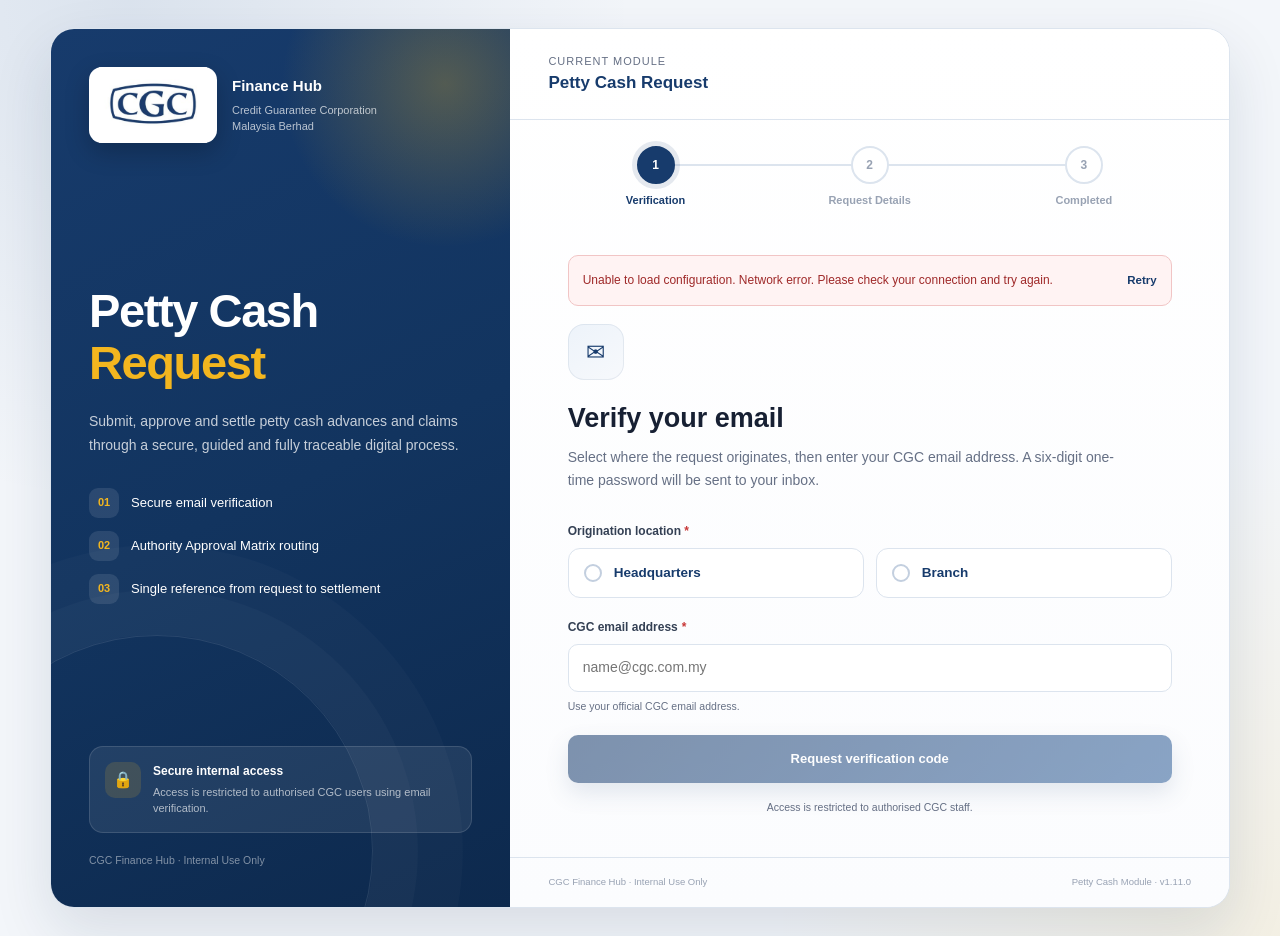
==== commit 86aa759a: "Update index.html" ====
--- a/pettycash/index.html
+++ b/pettycash/index.html
@@ -8,12 +8,12 @@
 <script>
 /* Integrity guard: shows a visible warning if the main script below did not load completely */
 window.addEventListener("load", function () {
-  if (typeof PC === "undefined" || !window.PC_READY) {
-    var d = document.createElement("div");
-    d.style.cssText = "position:fixed;left:0;right:0;top:0;z-index:99999;padding:14px 18px;background:#c83737;color:#fff;font:600 14px Segoe UI,Arial,sans-serif;text-align:center";
-    d.textContent = "This page did not load completely. Press Ctrl+Shift+R. If this message stays, the file on GitHub is incomplete or contains an error.";
-    document.body.appendChild(d);
-  }
+if (typeof PC === "undefined" || !window.PC_READY) {
+var d = document.createElement("div");
+d.style.cssText = "position:fixed;left:0;right:0;top:0;z-index:99999;padding:14px 18px;background:#c83737;color:#fff;font:600 14px Segoe UI,Arial,sans-serif;text-align:center";
+d.textContent = "This page did not load completely. Press Ctrl+Shift+R. If this message stays, the file on GitHub is incomplete or contains an error.";
+document.body.appendChild(d);
+}
 });
 </script>
 <style>
@@ -28,8 +28,8 @@
 .fa-brand:after{content:"";position:absolute;bottom:-160px;left:-110px;width:430px;height:430px;border:1px solid rgba(255,255,255,.1);border-radius:50%;box-shadow:0 0 0 45px rgba(255,255,255,.025),0 0 0 90px rgba(255,255,255,.018);pointer-events:none}
 .fa-brand-top,.fa-brand-content,.fa-security,.fa-brand-footer{position:relative;z-index:1}
 .fa-brand-top{display:flex;align-items:center;gap:15px}
-.fa-logo{width:128px;height:76px;flex:0 0 auto;padding:8px;overflow:hidden;border-radius:13px;background:#fff;box-shadow:0 9px 25px rgba(0,0,0,.22);display:flex;align-items:center;justify-content:center}
-.fa-logo-image{display:block;width:100%;height:100%;object-fit:contain;transform:scale(1.8);transform-origin:center}
+.fa-logo{width:128px;height:76px;flex:0 0 auto;padding:8px;overflow:hidden;border-radius:13px;background:#fff;box-shadow:0 9px 25px rgba(0,0,0,.22);display:flex;align-items:center;justify-content:center;position:relative}
+.fa-logo img{display:block;width:100%;height:100%;object-fit:contain;transform:scale(1.8);transform-origin:center}.fa-logo-text{color:var(--navy);font:800 22px "Segoe UI",Arial,sans-serif;letter-spacing:2px}
 .fa-brand-name strong{display:block;font-size:15px}.fa-brand-name span{display:block;max-width:190px;margin-top:4px;color:rgba(255,255,255,.7);font-size:11px}
 .fa-brand-content{margin:auto 0;padding:48px 0}
 .fa-brand h1{font-size:clamp(32px,4vw,47px);line-height:1.1;letter-spacing:-1.4px}.fa-brand h1 span{display:block;color:var(--gold)}
@@ -80,6 +80,7 @@
 .fa-msg-ok{border:1px solid #b8dfcf;background:#effaf5;color:#126b4b}
 .fa-msg-warn{border:1px solid #f0d59d;background:#fff9ec;color:#885600}
 .fa-msg-info{border:1px solid var(--line);background:var(--soft);color:#344054}
+.pc-ref-row{display:flex;align-items:center;justify-content:space-between;gap:12px}
 .fa-access-note{margin-top:17px;color:var(--muted);text-align:center;font-size:10.5px}
 .fa-otp-email{margin-top:24px;padding:14px 16px;border:1px solid var(--line);border-radius:12px;background:var(--soft);color:var(--muted);font-size:12px}.fa-otp-email strong{color:var(--navy)}
 .fa-otp-group{margin:28px 0 15px;display:grid;grid-template-columns:repeat(6,minmax(42px,58px));justify-content:center;gap:10px}
@@ -169,1125 +170,1404 @@
 </head>
 <body>
 <div class="fa-page"><div class="fa-shell">
-
 <aside class="fa-brand">
-  <div class="fa-brand-top">
-    <div class="fa-logo"><img class="fa-logo-image" src="../assets/images/cgc-logo.jpg" alt="CGC logo"></div>
-    <div class="fa-brand-name"><strong>Finance Hub</strong><span>Credit Guarantee Corporation Malaysia Berhad</span></div>
-  </div>
-  <div class="fa-brand-content">
-    <h1>Petty Cash <span>Request</span></h1>
-    <p class="fa-brand-description">Submit, approve and settle petty cash advances and claims through a secure, guided and fully traceable digital process.</p>
-    <div class="fa-features">
-      <div class="fa-feature"><b>01</b><span>Secure email verification</span></div>
-      <div class="fa-feature"><b>02</b><span>Authority Approval Matrix routing</span></div>
-      <div class="fa-feature"><b>03</b><span>Single reference from request to settlement</span></div>
-    </div>
-  </div>
-  <div class="fa-security">
-    <div class="fa-security-icon">&#128274;</div>
-    <div><strong>Secure internal access</strong><span>Access is restricted to authorised CGC users using email verification.</span></div>
-  </div>
-  <div class="fa-brand-footer">CGC Finance Hub &middot; Internal Use Only</div>
+<div class="fa-brand-top">
+<div class="fa-logo" id="pcLogo" role="img" aria-label="CGC logo"></div>
+<div class="fa-brand-name"><strong>Finance Hub</strong><span>Credit Guarantee Corporation Malaysia Berhad</span></div>
+</div>
+<div class="fa-brand-content">
+<h1>Petty Cash <span>Request</span></h1>
+<p class="fa-brand-description">Submit, approve and settle petty cash advances and claims through a secure, guided and fully traceable digital process.</p>
+<div class="fa-features">
+<div class="fa-feature"><b>01</b><span>Secure email verification</span></div>
+<div class="fa-feature"><b>02</b><span>Authority Approval Matrix routing</span></div>
+<div class="fa-feature"><b>03</b><span>Single reference from request to settlement</span></div>
+</div>
+</div>
+<div class="fa-security">
+<div class="fa-security-icon">&#128274;</div>
+<div><strong>Secure internal access</strong><span>Access is restricted to authorised CGC users using email verification.</span></div>
+</div>
+<div class="fa-brand-footer">CGC Finance Hub &middot; Internal Use Only</div>
 </aside>
-
 <section class="fa-app">
-  <header class="fa-app-header">
-    <div><small>Current module</small><strong>Petty Cash Request</strong></div>
-    <button type="button" id="pcBtnSignOut" class="fa-signout fa-hide">Sign out</button>
-  </header>
-
-  <div class="fa-progress">
-    <nav class="fa-stepper">
-      <div class="fa-step fa-step-active" data-step="1"><span class="fa-step-number">1</span><span class="fa-step-label">Verification</span></div>
-      <div class="fa-step" data-step="2"><span class="fa-step-number">2</span><span class="fa-step-label">Request Details</span></div>
-      <div class="fa-step" data-step="3"><span class="fa-step-number">3</span><span class="fa-step-label">Completed</span></div>
-    </nav>
-  </div>
-
-  <main class="fa-content">
-
-    <section id="pcScreenEmail" class="fa-screen">
-      <div class="fa-screen-icon">&#9993;</div>
-      <h2 class="fa-title">Verify your email</h2>
-      <p class="fa-lead">Select where the request originates, then enter your CGC email address. A six-digit one-time password will be sent to your inbox.</p>
-
-      <div class="fa-form">
-        <span class="pc-label">Origination location <span class="fa-required">*</span></span>
-        <div class="pc-choices" id="pcLocationGroup">
-          <label class="pc-choice">
-            <input type="radio" name="pcLocation" value="HQ">
-            <span class="pc-dot"></span>
-            <span><strong>Headquarters</strong></span>
-          </label>
-          <label class="pc-choice">
-            <input type="radio" name="pcLocation" value="Branch">
-            <span class="pc-dot"></span>
-            <span><strong>Branch</strong></span>
-          </label>
-        </div>
-
-        <div class="fa-field fa-hide" id="pcBranchField">
-          <label for="pcBranch">Branch <span class="fa-required">*</span></label>
-          <select id="pcBranch">
-            <option value="" selected disabled hidden>&mdash; Select &mdash;</option>
-            <option>Johor Bahru</option><option>Melaka</option><option>Seremban</option>
-            <option>Kuantan</option><option>Kuala Terengganu</option><option>Kota Bharu</option>
-            <option>Ipoh</option><option>Pulau Pinang</option><option>Alor Setar</option>
-            <option>Kota Kinabalu</option><option>Kuching</option><option>Miri</option>
-          </select>
-        </div>
-
-        <div class="fa-field">
-          <label for="pcEmail">CGC email address <span class="fa-required">*</span></label>
-          <input type="email" id="pcEmail" placeholder="name@cgc.com.my" autocomplete="email" spellcheck="false">
-          <div class="fa-hint"><span>Use your official CGC email address.</span></div>
-        </div>
-
-        <div id="pcEmailMsg" class="fa-msg fa-hide" role="alert"></div>
-        <button type="button" id="pcBtnRequestOtp" class="fa-btn fa-btn-primary fa-btn-block">Request verification code</button>
-        <p class="fa-access-note">Access is restricted to authorised CGC staff.</p>
-      </div>
-    </section>
-
-    <section id="pcScreenOtp" class="fa-screen fa-hide">
-      <div class="fa-screen-icon">&#128274;</div>
-      <h2 class="fa-title">Enter verification code</h2>
-      <p class="fa-lead">Enter the six-digit code sent to the registered email address.</p>
-      <div class="fa-otp-email">Verification code sent to <strong id="pcMaskedEmail"></strong></div>
-      <div class="fa-otp-group">
-        <input type="text" maxlength="1" inputmode="numeric" class="fa-otp-box" autocomplete="one-time-code">
-        <input type="text" maxlength="1" inputmode="numeric" class="fa-otp-box">
-        <input type="text" maxlength="1" inputmode="numeric" class="fa-otp-box">
-        <input type="text" maxlength="1" inputmode="numeric" class="fa-otp-box">
-        <input type="text" maxlength="1" inputmode="numeric" class="fa-otp-box">
-        <input type="text" maxlength="1" inputmode="numeric" class="fa-otp-box">
-      </div>
-      <div class="fa-otp-meta">Code expires in <strong id="pcTimer">01:00</strong></div>
-      <div id="pcOtpMsg" class="fa-msg fa-hide"></div>
-      <button type="button" id="pcBtnVerify" class="fa-btn fa-btn-primary fa-btn-block">Verify and continue</button>
-      <div class="fa-subactions">
-        <button type="button" id="pcBtnResend" class="fa-link" disabled>Resend code</button>
-        <button type="button" id="pcBtnChangeEmail" class="fa-link">Change email address</button>
-      </div>
-    </section>
-
-    <section id="pcScreenForm" class="fa-screen fa-hide">
-
-      <div class="pc-hero">
-        <div class="pc-hero-top">
-          <span class="pc-hero-date"><span class="pc-hero-icon" id="pcGreetIcon"></span><span id="pcHeroDate"></span></span>
-          <span class="pc-hero-loc" id="pcUserLocation"></span>
-        </div>
-        <h2 id="pcGreeting"></h2>
-        <p>Complete the seven short sections below to submit your petty cash request.</p>
-      </div>
-
-      <div class="pc-sechead"><span id="pcSecCounter">Section 1 of 7</span><strong id="pcSecName">Requestor</strong></div>
-      <div class="pc-secbar" id="pcSecBar"><i></i><i></i><i></i><i></i><i></i><i></i><i></i></div>
-
-      <form id="pcForm" novalidate>
-
-        <div class="pc-section" data-section="1">
-          <h3 class="pc-subtitle">Requestor details</h3>
-          <p class="pc-sublead">Your name and email come from your verified sign-in and cannot be edited. Select your department to continue.</p>
-
-          <div id="pcTypeBlock">
-            <span class="pc-label">Request type <span class="fa-required">*</span></span>
-            <div class="pc-choices" id="pcTypeGroup">
-              <label class="pc-choice">
-                <input type="radio" name="pcType" value="Advance">
-                <span class="pc-dot"></span>
-                <span><strong>Petty Cash Advance</strong><small>Funds required before spending</small></span>
-              </label>
-              <label class="pc-choice">
-                <input type="radio" name="pcType" value="Claim">
-                <span class="pc-dot"></span>
-                <span><strong>Petty Cash Claim</strong><small>Expense already incurred</small></span>
-              </label>
-            </div>
-          </div>
-
-          <div class="fa-grid">
-            <div class="fa-field"><label for="pcFullName">Full name</label><div class="pc-lock"><input id="pcFullName" readonly></div></div>
-            <div class="fa-field"><label for="pcEmailLocked">Email address</label><div class="pc-lock"><input id="pcEmailLocked" readonly></div></div>
-          </div>
-          <div class="fa-grid">
-            <div class="fa-field"><label for="pcDepartment">Department <span class="fa-required">*</span></label><select id="pcDepartment"></select></div>
-            <div class="fa-field"><label for="pcRequestDate">Request date</label><div class="pc-lock"><input id="pcRequestDate" readonly></div></div>
-          </div>
-        </div>
-
-        <div class="pc-section fa-hide" data-section="2">
-          <h3 class="pc-subtitle">Request details</h3>
-          <p class="pc-sublead">State the amount required and the business purpose. Every approver reviews this information.</p>
-
-          <div id="pcClaimBlock" class="fa-hide">
-            <div class="fa-grid">
-              <div class="fa-field"><label for="pcOrigRef">Original request reference <span class="fa-required">*</span></label><input id="pcOrigRef" placeholder="YYYY/MM/DD/DEPT/0001"></div>
-              <div class="fa-field"><label for="pcOrigAmount">Original amount (RM) <span class="fa-required">*</span></label><input type="number" id="pcOrigAmount" min="0" step="0.01" placeholder="0.00"></div>
-            </div>
-          </div>
-
-          <div class="fa-grid">
-            <div class="fa-field"><label for="pcAmount">Amount requested (RM) <span class="fa-required">*</span></label><input type="number" id="pcAmount" min="0" step="0.01" placeholder="0.00"></div>
-            <div class="fa-field"><label for="pcDateRequired">Date required <span class="fa-required">*</span></label><input type="date" id="pcDateRequired"></div>
-          </div>
-          <div class="fa-field">
-            <label for="pcPurpose">Purpose of request <span class="fa-required">*</span></label>
-            <textarea id="pcPurpose" maxlength="500" placeholder="Describe what the funds will be used for and why they are required"></textarea>
-            <div class="fa-hint"><span>Provide enough detail for approval and Finance processing.</span><span><span id="pcCharCount">0</span>/500</span></div>
-          </div>
-          <div class="fa-summary"><span>Amount requested</span><strong id="pcTotal">RM 0.00</strong></div>
-        </div>
-
-        <div class="pc-section fa-hide" data-section="3">
-          <h3 class="pc-subtitle">Budget and GL classification</h3>
-          <p class="pc-sublead">Select the expense classification from the SAP S/4HANA master data. The cost centre is applied automatically.</p>
-          <div class="fa-field"><label for="pcOpex">Class of OPEX <span class="fa-required">*</span></label><select id="pcOpex"></select></div>
-          <div class="fa-field"><label for="pcGl">SAP GL code <span class="fa-required">*</span></label><select id="pcGl"></select></div>
-          <div id="pcGlCard" class="pc-gl-card fa-hide">
-            <div class="pc-meta">
-              <div><small>SAP GL code</small><b id="pcGlCode"></b></div>
-              <div><small>Cost centre</small><b id="pcGlCostCentre"></b></div>
-              <div class="pc-full"><small>GL description</small><b id="pcGlDesc"></b></div>
-              <div class="pc-full"><small>Type of expense</small><b id="pcGlType"></b></div>
-            </div>
-          </div>
-        </div>
-
-        <div class="pc-section fa-hide" data-section="4">
-          <h3 class="pc-subtitle">Payment details</h3>
-          <p class="pc-sublead">Provide the account to receive the funds. Finance transfers approved amounts via Maybank2u outside this system.</p>
-          <div class="fa-grid">
-            <div class="fa-field">
-              <label for="pcBank">Bank <span class="fa-required">*</span></label>
-              <select id="pcBank">
-                <option value="" selected disabled hidden>&mdash; Select &mdash;</option>
-                <option>Maybank</option><option>CIMB Bank</option><option>Public Bank</option>
-                <option>RHB Bank</option><option>Hong Leong Bank</option><option>AmBank</option>
-                <option>Bank Islam</option><option>Bank Muamalat</option><option>BSN</option><option>Other</option>
-              </select>
-            </div>
-            <div class="fa-field">
-              <label for="pcAccount">Account number <span class="fa-required">*</span></label>
-              <input id="pcAccount" inputmode="numeric" autocomplete="off" placeholder="Digits only">
-            </div>
-          </div>
-          <div class="fa-field fa-hide" id="pcOtherBankField"><label for="pcOtherBank">Bank name <span class="fa-required">*</span></label><input id="pcOtherBank"></div>
-        </div>
-
-        <div class="pc-section fa-hide" data-section="5">
-          <h3 class="pc-subtitle">Approvals</h3>
-          <p class="pc-sublead">Nominate approvers in accordance with the Authority Approval Matrix. You cannot nominate yourself.</p>
-          <div id="pcHqApprovers">
-            <div class="fa-field"><label for="pcApprover1">First approver email <span class="fa-required">*</span></label><input type="email" id="pcApprover1" placeholder="name@cgc.com.my"></div>
-            <div class="fa-field"><label for="pcApprover2">Second approver email <span class="fa-required">*</span></label><input type="email" id="pcApprover2" placeholder="name@cgc.com.my"></div>
-          </div>
-          <div id="pcBranchApprovers" class="fa-hide">
-            <div class="fa-field"><label for="pcVerifier">Branch verifier email <span class="fa-required">*</span></label><input type="email" id="pcVerifier" placeholder="Branch Manager or Assistant Branch Manager"></div>
-            <div class="fa-field"><label for="pcBranchMgmt">Branch Management approver email <span class="fa-required">*</span></label><input type="email" id="pcBranchMgmt" placeholder="name@cgc.com.my"></div>
-          </div>
-          <div class="pc-note">After departmental approval, the request is routed to a Finance Processor, who assigns the Finance Approver under the Finance Authority Approval Matrix.</div>
-        </div>
-
-        <div class="pc-section fa-hide" data-section="6">
-          <h3 class="pc-subtitle">Supporting documents</h3>
-          <p class="pc-sublead">Attach the Budget Confirmation Approval (BCA) or the approved supporting paper.</p>
-          <div class="fa-field">
-            <label for="pcFile">BCA or approved supporting paper <span class="fa-required">*</span></label>
-            <div class="fa-upload" id="pcZone">
-              <input type="file" id="pcFile" class="fa-upload-input" multiple>
-              <label for="pcFile" class="fa-upload-empty" id="pcZoneEmpty">
-                <span class="fa-upload-icon">&#8679;</span>
-                <span><strong>Click to upload</strong> or drag and drop files</span>
-                <small id="pcZoneHint"></small>
-              </label>
-              <div class="fa-upload-files fa-hide" id="pcZoneSelected">
-                <div class="fa-upload-summary">
-                  <div><strong id="pcFileCount">0 files selected</strong><small id="pcFileSize">0 B total</small></div>
-                  <div class="fa-upload-summary-actions">
-                    <label for="pcFile" class="fa-upload-add">&#10133; Add more</label>
-                    <button type="button" id="pcRemoveAll" class="fa-file-remove">Remove all</button>
-                  </div>
-                </div>
-                <div id="pcFileList" class="fa-upload-file-list"></div>
-              </div>
-            </div>
-          </div>
-          <div class="pc-note">Payment receipts, purchase receipts and refund documents are uploaded at later stages under the same request reference.</div>
-        </div>
-
-        <div class="pc-section fa-hide" data-section="7">
-          <h3 class="pc-subtitle">Review and submit</h3>
-          <p class="pc-sublead">Check every detail before submitting. Once submitted, the request is routed for approval and cannot be edited.</p>
-          <div id="pcReview"></div>
-          <div class="pc-declare">
-            I confirm that the information submitted is complete and accurate, and that this request is for a legitimate CGC business purpose. I will submit the payment acknowledgement, purchase receipts and any refund documents under the same request reference.
-            <label class="pc-check"><input type="checkbox" id="pcDeclare"><span>I accept this declaration</span></label>
-          </div>
-        </div>
-
-        <div id="pcFormMsg" class="fa-msg fa-hide" style="margin-top:20px"></div>
-
-        <div class="pc-nav">
-          <button type="button" id="pcBtnBack" class="fa-btn fa-btn-secondary">Back</button>
-          <button type="button" id="pcBtnNext" class="fa-btn fa-btn-primary">Continue</button>
-        </div>
-      </form>
-    </section>
-
-    <section id="pcScreenDone" class="fa-screen fa-success fa-hide">
-      <div class="fa-success-icon">&#10003;</div>
-      <h2 class="fa-title">Request submitted successfully</h2>
-      <p class="fa-lead" style="margin-left:auto;margin-right:auto">The request has been recorded and routed to the first approver.</p>
-      <div class="fa-reference"><span>Request reference number</span><strong id="pcRefNo"></strong></div>
-      <p class="fa-success-note">Use this reference for the payment acknowledgement, purchase receipts and any refund documents.</p>
-      <div class="fa-actions fa-actions-center">
-        <button type="button" id="pcBtnAnother" class="fa-btn fa-btn-primary">Submit another request</button>
-      </div>
-    </section>
-
-  </main>
-
-  <footer class="fa-footer"><span>CGC Finance Hub &middot; Internal Use Only</span><span>Petty Cash Module &middot; <span id="pcVersion"></span></span></footer>
+<header class="fa-app-header">
+<div><small>Current module</small><strong>Petty Cash Request</strong></div>
+<button type="button" id="pcBtnSignOut" class="fa-signout fa-hide">Sign out</button>
+</header>
+<div class="fa-progress">
+<nav class="fa-stepper">
+<div class="fa-step fa-step-active" data-step="1"><span class="fa-step-number">1</span><span class="fa-step-label">Verification</span></div>
+<div class="fa-step" data-step="2"><span class="fa-step-number">2</span><span class="fa-step-label">Request Details</span></div>
+<div class="fa-step" data-step="3"><span class="fa-step-number">3</span><span class="fa-step-label">Completed</span></div>
+</nav>
+</div>
+<main class="fa-content">
+<div id="pcRefBanner" class="fa-msg fa-hide" role="status"></div>
+<section id="pcScreenEmail" class="fa-screen">
+<div class="fa-screen-icon">&#9993;</div>
+<h2 class="fa-title">Verify your email</h2>
+<p class="fa-lead">Select where the request originates, then enter your CGC email address. A six-digit one-time password will be sent to your inbox.</p>
+<div class="fa-form">
+<span class="pc-label">Origination location <span class="fa-required">*</span></span>
+<div class="pc-choices" id="pcLocationGroup">
+<label class="pc-choice">
+<input type="radio" name="pcLocation" value="HQ">
+<span class="pc-dot"></span>
+<span><strong>Headquarters</strong></span>
+</label>
+<label class="pc-choice">
+<input type="radio" name="pcLocation" value="Branch">
+<span class="pc-dot"></span>
+<span><strong>Branch</strong></span>
+</label>
+</div>
+<div class="fa-field fa-hide" id="pcBranchField">
+<label for="pcBranch">Branch <span class="fa-required">*</span></label>
+<select id="pcBranch"><option value="" selected disabled hidden>&mdash; Select &mdash;</option></select>
+</div>
+<div class="fa-field">
+<label for="pcEmail">CGC email address <span class="fa-required">*</span></label>
+<input type="email" id="pcEmail" placeholder="name@cgc.com.my" autocomplete="email" spellcheck="false">
+<div class="fa-hint"><span>Use your official CGC email address.</span></div>
+</div>
+<div id="pcEmailMsg" class="fa-msg fa-hide" role="alert"></div>
+<button type="button" id="pcBtnRequestOtp" class="fa-btn fa-btn-primary fa-btn-block" disabled>Request verification code</button>
+<p class="fa-access-note">Access is restricted to authorised CGC staff.</p>
+</div>
 </section>
-
+<section id="pcScreenOtp" class="fa-screen fa-hide">
+<div class="fa-screen-icon">&#128274;</div>
+<h2 class="fa-title">Enter verification code</h2>
+<p class="fa-lead">Enter the six-digit code sent to the registered email address.</p>
+<div class="fa-otp-email">Verification code sent to <strong id="pcMaskedEmail"></strong></div>
+<div class="fa-otp-group">
+<input type="text" maxlength="1" inputmode="numeric" class="fa-otp-box" autocomplete="one-time-code">
+<input type="text" maxlength="1" inputmode="numeric" class="fa-otp-box">
+<input type="text" maxlength="1" inputmode="numeric" class="fa-otp-box">
+<input type="text" maxlength="1" inputmode="numeric" class="fa-otp-box">
+<input type="text" maxlength="1" inputmode="numeric" class="fa-otp-box">
+<input type="text" maxlength="1" inputmode="numeric" class="fa-otp-box">
+</div>
+<div class="fa-otp-meta">Code expires in <strong id="pcTimer">01:00</strong></div>
+<div id="pcOtpMsg" class="fa-msg fa-hide"></div>
+<button type="button" id="pcBtnVerify" class="fa-btn fa-btn-primary fa-btn-block">Verify and continue</button>
+<div class="fa-subactions">
+<button type="button" id="pcBtnResend" class="fa-link" disabled>Resend code</button>
+<button type="button" id="pcBtnChangeEmail" class="fa-link">Change email address</button>
+</div>
+</section>
+<section id="pcScreenForm" class="fa-screen fa-hide">
+<div class="pc-hero">
+<div class="pc-hero-top">
+<span class="pc-hero-date"><span class="pc-hero-icon" id="pcGreetIcon"></span><span id="pcHeroDate"></span></span>
+<span class="pc-hero-loc" id="pcUserLocation"></span>
+</div>
+<h2 id="pcGreeting"></h2>
+<p>Complete the seven short sections below to submit your petty cash request.</p>
+</div>
+<div class="pc-sechead"><span id="pcSecCounter">Section 1 of 7</span><strong id="pcSecName">Requestor</strong></div>
+<div class="pc-secbar" id="pcSecBar"><i></i><i></i><i></i><i></i><i></i><i></i><i></i></div>
+<form id="pcForm" novalidate>
+<div class="pc-section" data-section="1">
+<h3 class="pc-subtitle">Requestor details</h3>
+<p class="pc-sublead" id="pcReqLead">Your name and email come from your verified sign-in and cannot be edited. Select your department to continue.</p>
+<div id="pcTypeBlock">
+<span class="pc-label">Request type <span class="fa-required">*</span></span>
+<div class="pc-choices" id="pcTypeGroup">
+<label class="pc-choice">
+<input type="radio" name="pcType" value="Advance">
+<span class="pc-dot"></span>
+<span><strong>Petty Cash Advance</strong><small>Funds required before spending</small></span>
+</label>
+<label class="pc-choice">
+<input type="radio" name="pcType" value="Claim">
+<span class="pc-dot"></span>
+<span><strong>Petty Cash Claim</strong><small>Expense already incurred</small></span>
+</label>
+</div>
+</div>
+<div class="fa-grid">
+<div class="fa-field"><label for="pcFullName">Full name</label><div class="pc-lock"><input id="pcFullName" readonly></div></div>
+<div class="fa-field"><label for="pcEmailLocked">Email address</label><div class="pc-lock"><input id="pcEmailLocked" readonly></div></div>
+</div>
+<div class="fa-grid">
+<div class="fa-field" id="pcDeptField"><label for="pcDepartment">Department <span class="fa-required">*</span></label><select id="pcDepartment"></select></div>
+<div class="fa-field fa-hide" id="pcBranchLockField"><label for="pcBranchLocked">Branch</label><div class="pc-lock"><input id="pcBranchLocked" readonly></div></div>
+<div class="fa-field"><label for="pcRequestDate">Request date</label><div class="pc-lock"><input id="pcRequestDate" readonly></div></div>
+</div>
+</div>
+<div class="pc-section fa-hide" data-section="2">
+<h3 class="pc-subtitle">Request details</h3>
+<p class="pc-sublead">State the amount required and the business purpose. Every approver reviews this information.</p>
+<div id="pcClaimBlock" class="fa-hide">
+<div class="fa-grid">
+<div class="fa-field"><label for="pcOrigRef">Original request reference <span class="fa-required">*</span></label><input id="pcOrigRef" placeholder="YYYY/MM/DD/DEPT/0001"></div>
+<div class="fa-field"><label for="pcOrigAmount">Original amount (RM) <span class="fa-required">*</span></label><input type="number" id="pcOrigAmount" min="0" step="0.01" placeholder="0.00"></div>
+</div>
+</div>
+<div class="fa-grid">
+<div class="fa-field"><label for="pcAmount">Amount requested (RM) <span class="fa-required">*</span></label><input type="number" id="pcAmount" min="0" step="0.01" placeholder="0.00"></div>
+<div class="fa-field"><label for="pcDateRequired">Date required <span class="fa-required">*</span></label><input type="date" id="pcDateRequired"></div>
+</div>
+<div class="fa-field">
+<label for="pcPurpose">Purpose of request <span class="fa-required">*</span></label>
+<textarea id="pcPurpose" maxlength="500" placeholder="Describe what the funds will be used for and why they are required"></textarea>
+<div class="fa-hint"><span>Provide enough detail for approval and Finance processing.</span><span><span id="pcCharCount">0</span>/500</span></div>
+</div>
+<div class="fa-summary"><span>Amount requested</span><strong id="pcTotal">RM 0.00</strong></div>
+</div>
+<div class="pc-section fa-hide" data-section="3">
+<h3 class="pc-subtitle">Budget and GL classification</h3>
+<p class="pc-sublead">Select the expense classification from the SAP S/4HANA master data. The cost centre is applied automatically.</p>
+<div class="fa-field"><label for="pcOpex">Class of OPEX <span class="fa-required">*</span></label><select id="pcOpex"></select></div>
+<div class="fa-field"><label for="pcGl">SAP GL code <span class="fa-required">*</span></label><select id="pcGl"></select></div>
+<div id="pcGlCard" class="pc-gl-card fa-hide">
+<div class="pc-meta">
+<div><small>Class of OPEX</small><b id="pcGlOpexClass"></b></div>
+<div><small>SAP GL code</small><b id="pcGlCode"></b></div>
+<div id="pcGlCostCentreRow"><small>Cost centre</small><b id="pcGlCostCentre"></b></div>
+<div class="pc-full"><small>SAP GL description</small><b id="pcGlDesc"></b></div>
+<div class="pc-full"><small>Type of expense</small><b id="pcGlType"></b></div>
+</div>
+</div>
+</div>
+<div class="pc-section fa-hide" data-section="4">
+<h3 class="pc-subtitle">Payment details</h3>
+<p class="pc-sublead">Provide the account to receive the funds. Finance transfers approved amounts via Maybank2u outside this system.</p>
+<div class="fa-grid">
+<div class="fa-field">
+<label for="pcBank">Bank <span class="fa-required">*</span></label>
+<select id="pcBank"><option value="" selected disabled hidden>&mdash; Select &mdash;</option></select>
+</div>
+<div class="fa-field">
+<label for="pcAccount">Account number <span class="fa-required">*</span></label>
+<input id="pcAccount" inputmode="numeric" autocomplete="off" placeholder="Digits only">
+</div>
+</div>
+<div class="fa-field fa-hide" id="pcOtherBankField"><label for="pcOtherBank">Bank name <span class="fa-required">*</span></label><input id="pcOtherBank"></div>
+</div>
+<div class="pc-section fa-hide" data-section="5">
+<h3 class="pc-subtitle">Approvals</h3>
+<p class="pc-sublead">Approvers are assigned automatically from the Authority Approval Matrix and cannot be changed.</p>
+<div id="pcHqApprovers">
+<div class="fa-field"><label for="pcApprover1">First approver</label><div class="pc-lock"><input id="pcApprover1" readonly placeholder="Assigned automatically"></div></div>
+<div class="fa-field"><label for="pcApprover2">Second approver</label><div class="pc-lock"><input id="pcApprover2" readonly placeholder="Assigned automatically"></div></div>
+</div>
+<div id="pcBranchApprovers" class="fa-hide">
+<div class="fa-field"><label for="pcVerifier">Branch verifier</label><div class="pc-lock"><input id="pcVerifier" readonly placeholder="Assigned automatically"></div></div>
+<div class="fa-field"><label for="pcBranchMgmt">Branch Management approver</label><div class="pc-lock"><input id="pcBranchMgmt" readonly placeholder="Assigned automatically"></div></div>
+</div>
+<div class="pc-note">After departmental approval, the request is routed to a Finance Processor, who assigns the Finance Approver under the Finance Authority Approval Matrix.</div>
+</div>
+<div class="pc-section fa-hide" data-section="6">
+<h3 class="pc-subtitle">Supporting documents</h3>
+<p class="pc-sublead">Attach the Budget Confirmation Approval (BCA) or the approved supporting paper.</p>
+<div class="fa-field">
+<label for="pcFile">BCA or approved supporting paper <span class="fa-required">*</span></label>
+<div class="fa-upload" id="pcZone">
+<input type="file" id="pcFile" class="fa-upload-input" multiple>
+<label for="pcFile" class="fa-upload-empty" id="pcZoneEmpty">
+<span class="fa-upload-icon">&#8679;</span>
+<span><strong>Click to upload</strong> or drag and drop files</span>
+<small id="pcZoneHint"></small>
+</label>
+<div class="fa-upload-files fa-hide" id="pcZoneSelected">
+<div class="fa-upload-summary">
+<div><strong id="pcFileCount">0 files selected</strong><small id="pcFileSize">0 B total</small></div>
+<div class="fa-upload-summary-actions">
+<label for="pcFile" class="fa-upload-add">&#10133; Add more</label>
+<button type="button" id="pcRemoveAll" class="fa-file-remove">Remove all</button>
+</div>
+</div>
+<div id="pcFileList" class="fa-upload-file-list"></div>
+</div>
+</div>
+</div>
+<div class="pc-note">Payment receipts, purchase receipts and refund documents are uploaded at later stages under the same request reference.</div>
+</div>
+<div class="pc-section fa-hide" data-section="7">
+<h3 class="pc-subtitle">Review and submit</h3>
+<p class="pc-sublead">Check every detail before submitting. Once submitted, the request is routed for approval and cannot be edited.</p>
+<div id="pcReview"></div>
+<div class="pc-declare">
+I confirm that the information submitted is complete and accurate, and that this request is for a legitimate CGC business purpose. I will submit the payment acknowledgement, purchase receipts and any refund documents under the same request reference.
+<label class="pc-check"><input type="checkbox" id="pcDeclare"><span>I accept this declaration</span></label>
+</div>
+</div>
+<div id="pcFormMsg" class="fa-msg fa-hide" style="margin-top:20px"></div>
+<div class="pc-nav">
+<button type="button" id="pcBtnBack" class="fa-btn fa-btn-secondary">Back</button>
+<button type="button" id="pcBtnNext" class="fa-btn fa-btn-primary">Continue</button>
+</div>
+</form>
+</section>
+<section id="pcScreenDone" class="fa-screen fa-success fa-hide">
+<div class="fa-success-icon">&#10003;</div>
+<h2 class="fa-title">Request submitted successfully</h2>
+<p class="fa-lead" style="margin-left:auto;margin-right:auto">The request has been recorded and routed to the first approver.</p>
+<div class="fa-reference"><span>Request reference number</span><strong id="pcRefNo"></strong></div>
+<p class="fa-success-note">Use this reference for the payment acknowledgement, purchase receipts and any refund documents.</p>
+<div class="fa-actions fa-actions-center">
+<button type="button" id="pcBtnAnother" class="fa-btn fa-btn-primary">Submit another request</button>
+</div>
+</section>
+</main>
+<footer class="fa-footer"><span>CGC Finance Hub &middot; Internal Use Only</span><span>Petty Cash Module &middot; <span id="pcVersion"></span></span></footer>
+</section>
 </div></div>
-
 <div id="pcLoader" class="fa-loader fa-hide"><div class="fa-loader-card"><div class="fa-spinner"></div><span id="pcLoaderText">Processing...</span></div></div>
-
+<script>
+/* Layout guard: removes invisible text (non-breaking or zero-width spaces) that can sneak in when code is copied from a chat window.
+Left in place, each one becomes a blank item inside the flex and grid layouts and scrambles the page. */
+(function () {
+var INVISIBLE = /[\u00a0\u200b\u200c\u200d\u2060\ufeff]/;
+var EMPTY = /^[\s\u00a0\u200b\u200c\u200d\u2060\ufeff]*$/;
+var removed = 0, working = false;
+function clean(root){
+if (working || !root) return;
+working = true;
+try {
+var walker = document.createTreeWalker(root, NodeFilter.SHOW_TEXT, null, false);
+var doomed = [], node;
+while ((node = walker.nextNode())){
+var p = node.parentNode && node.parentNode.nodeName;
+if (p === "SCRIPT" || p === "STYLE" || p === "TEXTAREA") continue;
+if (INVISIBLE.test(node.data) && EMPTY.test(node.data)) doomed.push(node);
+}
+doomed.forEach(function (n) { if (n.parentNode){ n.parentNode.removeChild(n); removed++; } });
+} catch (e) {}
+working = false;
+}
+function start(){
+var root = document.body;
+clean(root);
+console.log("Layout clean-up: removed " + removed + " invisible item(s).");
+try { new MutationObserver(function(){ clean(root); }).observe(root, { childList: true, subtree: true }); } catch (e) {}
+}
+if (document.readyState === "loading") document.addEventListener("DOMContentLoaded", start); else start();
+})();
+</script>
 <script>
 var PC_CONFIG = {
-  moduleCode : "PC",
-  appVersion : "v1.2.3",
-  requestOtpUrl : "https://ca5fc5190790e573a9eafd8b611366.91.environment.api.powerplatform.com:443/powerautomate/automations/direct/cu/11/workflows/33f0420df9d24fa581047ade11d2030b/triggers/manual/paths/invoke?api-version=1&sp=%2Ftriggers%2Fmanual%2Frun&sv=1.0&sig=2oMHnIsXj9_3fZjUGbxUx8Urya24YvMGQsZgeVdiMZ4",
-  verifyOtpUrl  : "https://ca5fc5190790e573a9eafd8b611366.91.environment.api.powerplatform.com:443/powerautomate/automations/direct/cu/04/workflows/f6be59a13d4945efb46def390e9c78ca/triggers/manual/paths/invoke?api-version=1&sp=%2Ftriggers%2Fmanual%2Frun&sv=1.0&sig=z9sOqNYNyFxnlBceUtloiMg0xCEHqFTh5EX1Pm3RYGQ",
-  submitUrl     : "",
-  allowedDomain   : "cgc.com.my",
-  otpLength       : 6,
-  otpValidSeconds : 60,
-  resendCooldown  : 30,
-  sessionMinutes  : 30,
-  sessionKey      : "pc_session",
-  maxUploadMB     : 10,
-  allowedExtensions : ["pdf","doc","docx","xls","xlsx","jpg","jpeg","png"]
+moduleCode : "PC",
+appVersion : "v1.11.0",
+logoUrls : ["../assets/images/cgc-logo.jpg","/Finance-Hub/assets/images/cgc-logo.jpg","../assets/images/cgc-logo.png","assets/images/cgc-logo.jpg","../../assets/images/cgc-logo.jpg"],
+requestOtpUrl : "https://ca5fc5190790e573a9eafd8b611366.91.environment.api.powerplatform.com:443/powerautomate/automations/direct/cu/11/workflows/33f0420df9d24fa581047ade11d2030b/triggers/manual/paths/invoke?api-version=1&sp=%2Ftriggers%2Fmanual%2Frun&sv=1.0&sig=2oMHnIsXj9_3fZjUGbxUx8Urya24YvMGQsZgeVdiMZ4",
+verifyOtpUrl : "https://ca5fc5190790e573a9eafd8b611366.91.environment.api.powerplatform.com:443/powerautomate/automations/direct/cu/04/workflows/f6be59a13d4945efb46def390e9c78ca/triggers/manual/paths/invoke?api-version=1&sp=%2Ftriggers%2Fmanual%2Frun&sv=1.0&sig=z9sOqNYNyFxnlBceUtloiMg0xCEHqFTh5EX1Pm3RYGQ",
+/* >>> PASTE THE PC_SubmitRequest HTTP POST URL BETWEEN THE QUOTES BELOW <<< */
+submitUrl : "https://ca5fc5190790e573a9eafd8b611366.91.environment.api.powerplatform.com:443/powerautomate/automations/direct/cu/16/workflows/80c871b86a5b4e3894c94130dfb93693/triggers/manual/paths/invoke?api-version=1&sp=%2Ftriggers%2Fmanual%2Frun&sv=1.0&sig=5_GDNVS9esgL8LedDsFFQyf_nEIdUX9kVceq3vDJ6_Q",
+/* >>> PASTE THE PC_GetReferenceData HTTP POST URL BETWEEN THE QUOTES BELOW <<< */
+referenceDataUrl : "https://ca5fc5190790e573a9eafd8b611366.91.environment.api.powerplatform.com:443/powerautomate/automations/direct/cu/20/workflows/5cb2b93c382e4d7697460f922b241aae/triggers/manual/paths/invoke?api-version=1&sp=%2Ftriggers%2Fmanual%2Frun&sv=1.0&sig=P8ZH9yFa1gEKc8lFFbHexcQWnMthFUJjEznpEn4NOAQ",
+allowedDomain : "cgc.com.my",
+otpLength : 6,
+otpValidSeconds : 60,
+resendCooldown : 30,
+sessionMinutes : 30,
+sessionKey : "pc_session",
+maxUploadMB : 10,
+referenceTimeoutMs : 20000,
+submitTimeoutMs : 120000,
+allowedExtensions : ["pdf","doc","docx","xls","xlsx","jpg","jpeg","png"]
 };
+var PC = (function () {
+var SECTIONS = ["Requestor","Request","Budget & GL","Payment","Approvals","Documents","Review"];
+var SCREENS = ["pcScreenEmail","pcScreenOtp","pcScreenForm","pcScreenDone"];
+var STEP_MAP = { pcScreenEmail:1, pcScreenOtp:1, pcScreenForm:2, pcScreenDone:3 };
+var ICON_SUN = '<svg viewBox="0 0 24 24" fill="none" stroke="currentColor" stroke-width="2" stroke-linecap="round" stroke-linejoin="round"><circle cx="12" cy="12" r="4"/><path d="M12 2v2M12 20v2M4.9 4.9l1.4 1.4M17.7 17.7l1.4 1.4M2 12h2M20 12h2M4.9 19.1l1.4-1.4M17.7 6.3l1.4-1.4"/></svg>';
+var ICON_MOON = '<svg viewBox="0 0 24 24" fill="none" stroke="currentColor" stroke-width="2" stroke-linecap="round" stroke-linejoin="round"><path d="M21 12.8A9 9 0 1111.2 3a7 7 0 009.8 9.8z"/></svg>';
+var currentEmail = "", location = "", branch = "", requestType = "";
+var userName = "", userDept = "", userDeptRaw = "";
+var refData = { banks: [], departments: [], branches: [], gl: [], matrix: [] };
+var approvers = { a1: null, a2: null };
+var refLoaded = false, refLoading = false;
+var section = 1, glRows = [], selectedGl = null, files = [], boxes = [];
+var expiryTimer = null, resendTimer = null, busy = false;
+function el(id){ return document.getElementById(id); }
+function val(id){ var n = el(id); return String((n && n.value) || "").trim(); }
+function hide(id, on){ var n = el(id); if (n) n.classList.toggle("fa-hide", on); }
+function store(k, v){ try { sessionStorage.setItem(k, v); } catch(e){} }
+function fetchStore(k){ try { return sessionStorage.getItem(k); } catch(e){ return null; } }
+function dropStore(k){ try { sessionStorage.removeItem(k); } catch(e){} }
+function loader(show, text){
+el("pcLoaderText").textContent = text || "Processing\u2026";
+hide("pcLoader", !show);
+}
+function message(id, type, text){
+var box = el(id);
+if (!box) return;
+if (!text){ box.className = "fa-msg fa-hide"; box.textContent = ""; return; }
+box.className = "fa-msg fa-msg-" + type;
+box.textContent = text;
+}
+function showScreen(name){
+SCREENS.forEach(function(id){ hide(id, id !== name); });
+var active = STEP_MAP[name] || 1;
+document.querySelectorAll(".fa-step").forEach(function(step){
+var n = parseInt(step.getAttribute("data-step"), 10);
+step.classList.toggle("fa-step-active", n === active);
+step.classList.toggle("fa-step-done", n < active);
+});
+window.scrollTo({ top:0, behavior:"smooth" });
+}
+function markBad(id){ var n = el(id); if (n){ n.classList.add("fa-bad"); if (n.focus) n.focus(); } }
+function clearBad(){ document.querySelectorAll(".fa-bad").forEach(function(n){ n.classList.remove("fa-bad"); }); }
+function money(v){
+var n = Number(v);
+return "RM " + (isNaN(n) ? 0 : n).toLocaleString("en-MY", { minimumFractionDigits:2, maximumFractionDigits:2 });
+}
+function maskEmail(email){
+var p = String(email).split("@");
+if (p.length !== 2) return email;
+return p[0].slice(0,2) + new Array(Math.max(p[0].length - 2, 2) + 1).join("*") + "@" + p[1];
+}
+function escapeHtml(v){
+return String(v == null ? "" : v).replace(/[&<>"']/g, function(c){
+return { "&":"&amp;", "<":"&lt;", ">":"&gt;", '"':"&quot;", "'":"&#39;" }[c];
+});
+}
+function todayIso(){
+var d = new Date();
+return new Date(d.getTime() - d.getTimezoneOffset() * 60000).toISOString().slice(0,10);
+}
+function displayDate(iso){
+if (!iso) return "\u2014";
+var p = iso.split("-").map(Number);
+return new Date(p[0], p[1]-1, p[2]).toLocaleDateString("en-GB", { day:"2-digit", month:"short", year:"numeric" });
+}
+function statusOf(res){ return String((res && res.status) || "").toUpperCase(); }
+function cleanStr(v){ return String(v == null ? "" : v).replace(/\s+/g, " ").trim(); }
+function titleCase(s){
+return String(s).toLowerCase().replace(/(^|[\s'-])([a-z])/g, function(m, a, b){ return a + b.toUpperCase(); });
+}
+function tidyName(name){
+var n = String(name || "").trim().replace(/\s+/g, " ");
+if (!n) return "";
+return (n === n.toUpperCase() || n === n.toLowerCase()) ? titleCase(n) : n;
+}
+function deriveName(email){
+var local = String(email || "").split("@")[0];
+var parts = local.split(/[._\-]+/).filter(Boolean);
+return parts.length ? titleCase(parts.join(" ")) : "";
+}
+function firstName(full){ return String(full || "").trim().split(" ")[0] || ""; }
+function greetingWord(){
+var h = new Date().getHours();
+return h < 12 ? "Good morning" : h < 17 ? "Good afternoon" : "Good evening";
+}
+/* ============================================================
+REFERENCE DATA (SharePoint lists through PC_GetReferenceData)
+The flow returns the raw SharePoint rows, so the column names are read directly:
+PC_Banks BankName
+PC_Departments DeptCode, DeptName
+PC_Branches BranchName, CostCentre
+PC_GLMaster Scope, Department, CostCentre, GLCode, GLDescription, ExpenseType, OpexClass
+PC_ApprovalMatrix Scope, AppliesTo, Approver1, Approver2 (Person columns)
+All lists also use IsActive and SortOrder.
+============================================================ */
+function asArray(v){ return Array.isArray(v) ? v : []; }
+function pick(o, keys){
+if (o == null || typeof o !== "object") return "";
+for (var i = 0; i < keys.length; i++){
+var v = o[keys[i]];
+if (v !== undefined && v !== null && cleanStr(typeof v === "object" ? (v.Value || "") : v) !== "") return v;
+}
+return "";
+}
+function pickStr(o, keys){
+var v = pick(o, keys);
+return cleanStr(v && typeof v === "object" ? v.Value : v);
+}
+function isActiveRow(o){
+if (o == null || typeof o !== "object") return true;
+var v = o.IsActive;
+if (v === undefined) v = o.isActive;
+if (v === undefined || v === null) return true;
+if (typeof v === "object") v = v.Value;
+if (typeof v === "string") return ["yes","true","1"].indexOf(v.toLowerCase()) !== -1;
+return !!v;
+}
+function sortRows(rows){
+return rows.map(function(r, i){
+var raw = pickStr(r, ["SortOrder","sortOrder"]);
+return { r:r, i:i, s: raw === "" ? 1e9 : Number(raw) };
+}).sort(function(a, b){
+var as = isNaN(a.s) ? 1e9 : a.s, bs = isNaN(b.s) ? 1e9 : b.s;
+return (as - bs) || (a.i - b.i);
+}).map(function(x){ return x.r; });
+}
+function prep(list){ return sortRows(asArray(list).filter(isActiveRow)); }
+function normScope(v){
+var s = cleanStr(v && typeof v === "object" ? v.Value : v).toLowerCase();
+if (s === "hq" || s === "headquarters") return "HQ";
+if (s === "branch" || s === "branches") return "Branch";
+return "Both";
+}
+/* Reads a SharePoint Person column: { DisplayName, Email, Claims } */
+function person(p){
+if (Array.isArray(p)) p = p[0];
+if (!p) return null;
+if (typeof p === "string"){
+var s = cleanStr(p);
+return /@/.test(s) ? { name: s, email: s.toLowerCase() } : null;
+}
+var email = cleanStr(p.Email || p.email || p.EMail || "");
+if (!email){
+var claims = cleanStr(p.Claims || p.claims || "");
+var m = claims.match(/([^|\s]+@[^|\s]+)$/);
+if (m) email = m[1];
+}
+if (!email) return null;
+return { name: cleanStr(p.DisplayName || p.displayName || p.Title || "") || email, email: email.toLowerCase() };
+}
+function normalizeRef(res){
+var banks = prep(res.banks).map(function(b){
+if (typeof b === "string") b = { BankName: b };
+return { name: pickStr(b, ["BankName","name"]) };
+}).filter(function(b){ return b.name; });
+var departments = prep(res.departments).map(function(d){
+if (typeof d === "string") d = { DeptName: d, DeptCode: d };
+var name = pickStr(d, ["DeptName","name"]);
+var code = pickStr(d, ["DeptCode","code"]) || name;
+return { code: code, name: name || code };
+}).filter(function(d){ return d.code; });
+var branches = prep(res.branches).map(function(b){
+if (typeof b === "string") b = { BranchName: b };
+return { name: pickStr(b, ["BranchName","name"]), costCentre: pickStr(b, ["CostCentre","costCentre"]) };
+}).filter(function(b){ return b.name; });
+var gl = prep(res.gl).map(function(r){
+return {
+scope : normScope(pick(r, ["Scope","scope"])),
+department : pickStr(r, ["Department","department"]),
+opexClass : pickStr(r, ["OpexClass","opexClass"]),
+glCode : pickStr(r, ["GLCode","glCode"]),
+description : pickStr(r, ["GLDescription","description"]),
+expenseType : pickStr(r, ["ExpenseType","expenseType"]),
+costCentre : pickStr(r, ["CostCentre","costCentre"])
+};
+}).filter(function(r){ return r.glCode && r.opexClass; });
+var matrix = prep(res.matrix).map(function(r){
+return {
+scope : normScope(pick(r, ["Scope","scope"])),
+appliesTo : pickStr(r, ["AppliesTo","appliesTo","Applies_x0020_To","Applies_x0020_to"]),
+a1 : person(r.Approver1 || r.approver1 || r.Approver_x0020_1 || r.Approver_x0020_One),
+a2 : person(r.Approver2 || r.approver2 || r.Approver_x0020_2 || r.Approver_x0020_Two)
+};
+}).filter(function(r){ return r.appliesTo; });
+return { banks: banks, departments: departments, branches: branches, gl: gl, matrix: matrix };
+}
+/* Explains exactly why no approver rows could be used */
+function whyMatrixEmpty(res){
+var raw = asArray(res && res.matrix);
+if (!res || !("matrix" in res)) return "the flow response has no 'matrix' property. Add it to the Response body.";
+if (!raw.length) return "the flow returned 0 rows. Check the Get items filter and that IsActive is Yes on the rows.";
+if (!raw.filter(isActiveRow).length) return "the flow returned " + raw.length + " row(s) but all are inactive (IsActive = No).";
+return "the flow returned " + raw.length + " row(s) but none could be read. Columns received: " + Object.keys(raw[0] || {}).join(", ") + ". Expected AppliesTo, Approver1, Approver2.";
+}
+function showRefBanner(type, text, withRetry){
+var b = el("pcRefBanner");
+if (!text){ b.className = "fa-msg fa-hide"; b.innerHTML = ""; return; }
+b.className = "fa-msg pc-ref-row fa-msg-" + type;
+b.innerHTML = "<span></span>" + (withRetry ? '<button type="button" class="fa-link" id="pcRefRetry">Retry</button>' : "");
+b.firstChild.textContent = text;
+if (withRetry){
+el("pcRefRetry").addEventListener("click", function(){
+loadReferenceData().then(function(ok){ if (ok) resumeSession(); });
+});
+}
+}
+function loadDepartments(){
+var sel = el("pcDepartment");
+var keep = sel.value;
+sel.innerHTML =
+'<option value="" selected disabled hidden>&mdash; Select &mdash;</option>' +
+refData.departments.map(function(d){
+return '<option value="' + escapeHtml(d.code) + '">' + escapeHtml(d.name) + '</option>';
+}).join("");
+if (keep && matchDepartment(keep)) sel.value = keep;
+}
+function loadBranches(){
+var sel = el("pcBranch");
+var keep = sel.value;
+sel.innerHTML =
+'<option value="" selected disabled hidden>&mdash; Select &mdash;</option>' +
+refData.branches.map(function(b){
+return '<option value="' + escapeHtml(b.name) + '">' + escapeHtml(b.name) + '</option>';
+}).join("");
+if (keep) sel.value = keep;
+}
+function loadBanks(){
+var sel = el("pcBank");
+var keep = sel.value;
+sel.innerHTML =
+'<option value="" selected disabled hidden>&mdash; Select &mdash;</option>' +
+refData.banks.map(function(b){
+return '<option value="' + escapeHtml(b.name) + '">' + escapeHtml(b.name) + '</option>';
+}).join("");
+if (keep) sel.value = keep;
+}
+function isOtherBank(name){ return String(name || "").trim().toLowerCase() === "other"; }
+function deptName(code){
+for (var i = 0; i < refData.departments.length; i++){
+if (refData.departments[i].code === code) return refData.departments[i].name;
+}
+return code || "";
+}
+function matchDepartment(text){
+var t = String(text || "").trim().toLowerCase();
+if (!t) return "";
+for (var i = 0; i < refData.departments.length; i++){
+var d = refData.departments[i];
+if (d.code.toLowerCase() === t || d.name.toLowerCase() === t) return d.code;
+}
+return "";
+}
+function setRequestEnabled(on){ el("pcBtnRequestOtp").disabled = !on; }
+/* ---------- Approvers (from PC_ApprovalMatrix, not editable on the page) ---------- */
+function apLabel(p){
+if (!p) return "";
+return p.name && p.name.toLowerCase() !== p.email ? p.name + " (" + p.email + ")" : p.email;
+}
+function apEmail(n){ return approvers["a" + n] ? approvers["a" + n].email : ""; }
+function showApprovers(){
+var t1 = apLabel(approvers.a1), t2 = apLabel(approvers.a2);
+el("pcApprover1").value = t1; el("pcApprover2").value = t2;
+el("pcVerifier").value = t1; el("pcBranchMgmt").value = t2;
+}
+/* HQ is matched on the department, Branch on the branch name. Branch never uses a department. */
+function resolveApprovers(){
+approvers.a1 = null; approvers.a2 = null;
+var key = location === "HQ" ? val("pcDepartment") : (location === "Branch" ? branch : "");
+if (key){
+var k = key.toLowerCase();
+var kn = location === "HQ" ? deptName(key).toLowerCase() : "";
+var found = null;
+var rows = refData.matrix || [];
+for (var i = 0; i < rows.length; i++){
+var r = rows[i];
+if (r.scope !== location && r.scope !== "Both") continue;
+var at = r.appliesTo.toLowerCase();
+if (at === k || (kn && at === kn)){
+found = r;
+if (r.a1 && r.a2) break;
+}
+}
+if (found){ approvers.a1 = found.a1; approvers.a2 = found.a2; }
+}
+showApprovers();
+return !!(approvers.a1 && approvers.a2);
+}
+function checkApprovers(ids){
+resolveApprovers();
+var p1 = approvers.a1, p2 = approvers.a2;
+if (!p1 || !p2){
+markBad(ids[!p1 ? 0 : 1]);
+return "No approvers are configured for your selection. Please contact Finance.";
+}
+if (p1.email === currentEmail || p2.email === currentEmail){
+markBad(ids[p1.email === currentEmail ? 0 : 1]);
+return "You are listed as an approver for your own request. Please contact Finance.";
+}
+if (p1.email === p2.email){
+markBad(ids[1]);
+return "The same person is set as both approvers. Please contact Finance.";
+}
+return null;
+}
+async function loadReferenceData(){
+if (refLoading) return false;
+if (!PC_CONFIG.referenceDataUrl){
+refLoaded = false;
+showRefBanner("warn", "The configuration service is not connected yet. Paste the PC_GetReferenceData URL into referenceDataUrl near the top of this page.", false);
+setRequestEnabled(false);
+return false;
+}
+refLoading = true;
+showRefBanner("info", "Loading configuration\u2026", false);
+setRequestEnabled(false);
+try {
+var res = await post(PC_CONFIG.referenceDataUrl, { moduleCode: PC_CONFIG.moduleCode }, PC_CONFIG.referenceTimeoutMs);
+var st = statusOf(res);
+if (st && ["OK","SUCCESS"].indexOf(st) === -1) throw new Error(res.message || "The configuration service returned an error.");
+var data = normalizeRef(res);
+/* Banks, departments, branches and GL are required to open the form */
+var empty = [];
+if (!data.banks.length) empty.push("banks");
+if (!data.departments.length) empty.push("departments");
+if (!data.branches.length) empty.push("branches");
+if (!data.gl.length) empty.push("GL codes");
+if (empty.length) throw new Error("No active " + empty.join(", ") + " found in SharePoint. Please contact the Automation team.");
+refData = data;
+refLoaded = true;
+loadDepartments();
+loadBranches();
+loadBanks();
+setRequestEnabled(true);
+console.log("Reference data loaded:", { banks: data.banks.length, departments: data.departments.length, branches: data.branches.length, gl: data.gl.length, approverRows: data.matrix.length });
+/* The approval matrix does not block sign-in. Requests cannot be submitted until it is fixed. */
+if (!data.matrix.length){
+showRefBanner("warn", "Approvers could not be loaded: " + whyMatrixEmpty(res) + " Requests cannot be submitted until this is fixed.", true);
+} else {
+showRefBanner(null);
+}
+return true;
+} catch (e) {
+refLoaded = false;
+showRefBanner("error", "Unable to load configuration. " + e.message, true);
+setRequestEnabled(false);
+return false;
+} finally {
+refLoading = false;
+}
+}
+/* Brings a still-valid session straight to the form once configuration is available */
+function resumeSession(){
+if (!refLoaded) return;
+var s = getSession();
+if (s && !el("pcScreenEmail").classList.contains("fa-hide")){
+currentEmail = s.email; location = s.location; branch = s.branch || "";
+enterApp(null);
+}
+}
+function renderHero(){
+var first = firstName(userName);
+var h = new Date().getHours();
+el("pcGreetIcon").innerHTML = h >= 17 ? ICON_MOON : ICON_SUN;
+el("pcGreeting").innerHTML = escapeHtml(greetingWord()) + (first ? ', <span>' + escapeHtml(first) + '</span>' : "");
+el("pcHeroDate").textContent = new Date().toLocaleDateString("en-GB", { weekday:"long", day:"numeric", month:"long", year:"numeric" });
+el("pcUserLocation").textContent = location === "Branch" ? "Branch \u00b7 " + branch : "Headquarters";
+}
+function fillProfile(){
+el("pcFullName").value = userName;
+el("pcEmailLocked").value = currentEmail;
+el("pcRequestDate").value = displayDate(todayIso());
+el("pcBranchLocked").value = branch;
+var dept = el("pcDepartment");
+if (location === "HQ" && userDept) dept.value = userDept; else dept.selectedIndex = 0;
+resolveApprovers();
+}
+async function post(url, payload, timeoutMs){
+if (!url) throw new Error("This service is not configured yet. Please contact the Automation team.");
+var controller = (typeof AbortController !== "undefined") ? new AbortController() : null;
+var timer = (controller && timeoutMs) ? setTimeout(function(){ controller.abort(); }, timeoutMs) : null;
+var response;
+try {
+response = await fetch(url, {
+method : "POST",
+headers : { "Content-Type": "application/json" },
+body : JSON.stringify(payload || {}),
+signal : controller ? controller.signal : undefined
+});
+} catch (e) {
+if (e && e.name === "AbortError") throw new Error("The request timed out. Please try again.");
+throw new Error("Network error. Please check your connection and try again.");
+} finally {
+if (timer) clearTimeout(timer);
+}
+var text = await response.text();
+var data;
+try { data = text ? JSON.parse(text) : {}; }
+catch (e) { throw new Error(response.ok ? "Unexpected response received from the server." : "The server returned an error (" + response.status + "). Please check the flow run history."); }
+if (!response.ok && !data.status) throw new Error(data.message || (data.error && data.error.message) || "Request failed (" + response.status + ")");
+return data;
+}
+function saveSession(){
+store(PC_CONFIG.sessionKey, JSON.stringify({
+verified:true, email:currentEmail, location:location, branch:branch,
+expires: Date.now() + PC_CONFIG.sessionMinutes * 60000
+}));
+}
+function getSession(){
+try {
+var s = JSON.parse(fetchStore(PC_CONFIG.sessionKey) || "null");
+if (!s || s.verified !== true || Date.now() > s.expires){ dropStore(PC_CONFIG.sessionKey); return null; }
+return s;
+} catch (e) { dropStore(PC_CONFIG.sessionKey); return null; }
+}
+function bindChoiceGroup(groupId, onChange){
+var group = el(groupId);
+group.querySelectorAll("input[type=radio]").forEach(function(radio){
+radio.addEventListener("change", function(){
+group.querySelectorAll(".pc-choice").forEach(function(c){
+c.classList.toggle("pc-checked", c.querySelector("input").checked);
+});
+group.classList.remove("fa-bad");
+onChange(radio.value);
+});
+});
+}
+function resetChoiceGroup(groupId){
+var group = el(groupId);
+group.querySelectorAll("input").forEach(function(i){ i.checked = false; });
+group.querySelectorAll(".pc-choice").forEach(function(c){ c.classList.remove("pc-checked"); });
+}
+async function requestOtp(isResend){
+var target = isResend ? "pcOtpMsg" : "pcEmailMsg";
+var email = isResend ? currentEmail : val("pcEmail").toLowerCase();
+if (!isResend){
+clearBad();
+if (!refLoaded) return message(target, "error", "The configuration has not loaded yet. Please wait or use Retry above.");
+if (!location){ el("pcLocationGroup").classList.add("fa-bad"); return message(target, "error", "Please select the origination location."); }
+if (location === "Branch" && !val("pcBranch")){ markBad("pcBranch"); return message(target, "error", "Please select your branch."); }
+if (!/^[^@\s]+@[^@\s]+\.[^@\s]+$/.test(email)){ markBad("pcEmail"); return message(target, "error", "Please enter a valid email address."); }
+if (email.slice(-("@" + PC_CONFIG.allowedDomain).length) !== "@" + PC_CONFIG.allowedDomain){ markBad("pcEmail"); return message(target, "error", "Only @" + PC_CONFIG.allowedDomain + " email addresses are permitted."); }
+currentEmail = email;
+branch = location === "Branch" ? val("pcBranch") : "";
+}
+message("pcEmailMsg", null, null);
+message("pcOtpMsg", null, null);
+loader(true, "Sending verification code\u2026");
+try {
+var res = await post(PC_CONFIG.requestOtpUrl, { moduleCode: PC_CONFIG.moduleCode, email: currentEmail });
+if (["SENT","SUCCESS","OK"].indexOf(statusOf(res)) === -1){
+return message(target, "error", res.message || "Unable to send the verification code. Please try again.");
+}
+if (res.name) store("pc_profile_name", res.name);
+var dept = res.department || (res.user && res.user.department);
+if (dept) store("pc_profile_dept", dept);
+el("pcMaskedEmail").textContent = maskEmail(currentEmail);
+clearBoxes(false);
+el("pcBtnVerify").disabled = false;
+startExpiry();
+startResendCooldown();
+showScreen("pcScreenOtp");
+setTimeout(function(){ if (boxes[0]) boxes[0].focus(); }, 260);
+if (isResend) message("pcOtpMsg", "ok", "A new verification code has been sent to your inbox.");
+} catch (e) {
+message(target, "error", e.message);
+} finally {
+loader(false);
+}
+}
+async function verifyOtp(){
+if (busy) return;
+var code = boxes.map(function(b){ return b.value; }).join("");
+if (code.length !== PC_CONFIG.otpLength){
+return message("pcOtpMsg", "error", "Please enter all " + PC_CONFIG.otpLength + " digits.");
+}
+busy = true;
+message("pcOtpMsg", null, null);
+loader(true, "Verifying\u2026");
+try {
+var res = await post(PC_CONFIG.verifyOtpUrl, { moduleCode: PC_CONFIG.moduleCode, email: currentEmail, code: code });
+var s = statusOf(res);
+if (s === "VERIFIED" || s === "VALID"){
+stopTimers();
+saveSession();
+enterApp(res);
+} else if (s === "LOCKED"){
+stopTimers();
+clearBoxes(true);
+el("pcBtnVerify").disabled = true;
+el("pcBtnResend").disabled = false;
+el("pcBtnResend").textContent = "Resend code";
+message("pcOtpMsg", "error", res.message || "Too many incorrect attempts. Please request a new code.");
+} else if (s === "EXPIRED" || s === "NO_CODE"){
+clearBoxes(true);
+el("pcBtnResend").disabled = false;
+el("pcBtnResend").textContent = "Resend code";
+message("pcOtpMsg", "warn", res.message || "This code is no longer valid. Please request a new one.");
+} else {
+clearBoxes(true);
+message("pcOtpMsg", "error", res.message || "Incorrect verification code.");
+}
+} catch (e) {
+message("pcOtpMsg", "error", e.message);
+} finally {
+busy = false;
+loader(false);
+}
+}
+function bindBoxes(){
+boxes = Array.prototype.slice.call(document.querySelectorAll(".fa-otp-box"));
+boxes.forEach(function(box, i){
+box.addEventListener("input", function(){
+box.value = box.value.replace(/\D/g, "").slice(0,1);
+box.classList.toggle("fa-filled", box.value !== "");
+if (box.value && i < boxes.length - 1) boxes[i+1].focus();
+if (boxes.map(function(b){ return b.value; }).join("").length === PC_CONFIG.otpLength) verifyOtp();
+});
+box.addEventListener("keydown", function(e){
+if (e.key === "Backspace" && !box.value && i > 0) boxes[i-1].focus();
+if (e.key === "ArrowLeft" && i > 0) boxes[i-1].focus();
+if (e.key === "ArrowRight" && i < boxes.length - 1) boxes[i+1].focus();
+});
+box.addEventListener("focus", function(){ box.select(); });
+box.addEventListener("paste", function(e){
+e.preventDefault();
+var digits = ((e.clipboardData || window.clipboardData).getData("text") || "").replace(/\D/g, "").slice(0, boxes.length);
+digits.split("").forEach(function(d, k){ boxes[k].value = d; boxes[k].classList.add("fa-filled"); });
+if (digits.length) boxes[Math.min(digits.length, boxes.length) - 1].focus();
+if (digits.length === PC_CONFIG.otpLength) verifyOtp();
+});
+});
+}
+function clearBoxes(flash){
+boxes.forEach(function(b){
+b.value = "";
+b.classList.remove("fa-filled");
+if (flash){ b.classList.add("fa-bad"); setTimeout(function(){ b.classList.remove("fa-bad"); }, 520); }
+});
+if (boxes[0]) boxes[0].focus();
+}
+function startExpiry(){
+clearInterval(expiryTimer);
+var left = PC_CONFIG.otpValidSeconds;
+function tick(){
+el("pcTimer").textContent = String(Math.floor(left / 60)).padStart(2,"0") + ":" + String(left % 60).padStart(2,"0");
+if (left <= 0){
+clearInterval(expiryTimer);
+message("pcOtpMsg", "warn", "Your code has expired. Please request a new one.");
+return;
+}
+left--;
+}
+tick();
+expiryTimer = setInterval(tick, 1000);
+}
+function startResendCooldown(){
+clearInterval(resendTimer);
+var left = PC_CONFIG.resendCooldown;
+var btn = el("pcBtnResend");
+btn.disabled = true;
+btn.textContent = "Resend code (" + left + "s)";
+resendTimer = setInterval(function(){
+left--;
+btn.textContent = "Resend code (" + left + "s)";
+if (left <= 0){
+clearInterval(resendTimer);
+btn.disabled = false;
+btn.textContent = "Resend code";
+}
+}, 1000);
+}
+function stopTimers(){ clearInterval(expiryTimer); clearInterval(resendTimer); }
+function enterApp(res){
+var name = (res && res.name) || fetchStore("pc_profile_name") || "";
+var dept = (res && (res.department || (res.user && res.user.department))) || fetchStore("pc_profile_dept") || "";
+userName = tidyName(name) || deriveName(currentEmail);
+userDeptRaw = dept;
+userDept = matchDepartment(dept);
+var isBranch = location === "Branch";
+hide("pcTypeBlock", isBranch);
+requestType = isBranch ? "Branch" : "";
+hide("pcHqApprovers", isBranch);
+hide("pcBranchApprovers", !isBranch);
+/* Department applies to Headquarters only. Branch shows its locked branch name instead. */
+hide("pcDeptField", isBranch);
+hide("pcBranchLockField", !isBranch);
+el("pcReqLead").textContent = isBranch
+? "Your name, email and branch come from your verified sign-in and cannot be edited."
+: "Your name and email come from your verified sign-in and cannot be edited. Select your department to continue.";
+applyRequestType();
+el("pcDateRequired").min = todayIso();
+fillProfile();
+renderHero();
+loadOpex();
+hide("pcBtnSignOut", false);
+showScreen("pcScreenForm");
+goToSection(1);
+}
+function applyRequestType(){ hide("pcClaimBlock", requestType !== "Claim"); }
+function goToSection(n){
+section = n;
+document.querySelectorAll(".pc-section").forEach(function(s){
+s.classList.toggle("fa-hide", Number(s.getAttribute("data-section")) !== n);
+});
+el("pcSecCounter").textContent = "Section " + n + " of " + SECTIONS.length;
+el("pcSecName").textContent = SECTIONS[n-1];
+el("pcSecBar").querySelectorAll("i").forEach(function(bar, i){
+bar.classList.toggle("pc-on", i + 1 === n);
+bar.classList.toggle("pc-done", i + 1 < n);
+});
+el("pcBtnBack").disabled = n === 1;
+el("pcBtnNext").textContent = n === SECTIONS.length ? "Submit request" : "Continue";
+message("pcFormMsg", null, null);
+if (n === 5) resolveApprovers();
+if (n === SECTIONS.length) buildReview();
+window.scrollTo({ top:0, behavior:"smooth" });
+}
+function next(){
+if (section === SECTIONS.length){ submit(); return; }
+var problem = validate(section);
+if (problem){ message("pcFormMsg", "error", problem); return; }
+goToSection(section + 1);
+}
+function back(){ if (section > 1) goToSection(section - 1); }
+function validate(n){
+clearBad();
+var rules = [];
+if (n === 1){
+var isHQ = location === "HQ";
+rules = [
+["pcTypeGroup", isHQ && !requestType, "Please select the request type."],
+["pcFullName", !val("pcFullName"), "Your name could not be retrieved. Please sign out and verify again."],
+["pcDepartment", isHQ && !val("pcDepartment"), "Please select your department."],
+["pcDepartment", isHQ && !!val("pcDepartment") && !resolveApprovers(), "No approvers are configured for this department. Please contact Finance."],
+["pcBranchLocked", !isHQ && !branch, "Your branch could not be determined. Please sign out and verify again."],
+["pcBranchLocked", !isHQ && !!branch && !resolveApprovers(), "No approvers are configured for this branch. Please contact Finance."]
+];
+}
+if (n === 2){
+var amt = parseFloat(val("pcAmount"));
+var req = val("pcDateRequired");
+rules = [
+["pcOrigRef", requestType === "Claim" && !val("pcOrigRef"), "Please enter the original request reference."],
+["pcOrigAmount", requestType === "Claim" && !(parseFloat(val("pcOrigAmount")) > 0), "Please enter the original amount."],
+["pcAmount", isNaN(amt) || amt <= 0, "Please enter an amount greater than zero."],
+["pcDateRequired", !req, "Please select the date the funds are required."],
+["pcDateRequired", !!req && req < todayIso(), "The date required cannot be in the past."],
+["pcPurpose", val("pcPurpose").length < 10, "Please describe the purpose in at least 10 characters."]
+];
+}
+if (n === 3){
+rules = [
+["pcOpex", !val("pcOpex"), "Please select the class of OPEX."],
+["pcGl", !selectedGl, "Please select an SAP GL code."]
+];
+}
+if (n === 4){
+var acc = val("pcAccount").replace(/[\s-]/g, "");
+rules = [
+["pcBank", !val("pcBank"), "Please select the recipient bank."],
+["pcOtherBank", isOtherBank(val("pcBank")) && !val("pcOtherBank"), "Please enter the bank name."],
+["pcAccount", !acc, "Please enter the account number."],
+["pcAccount", !!acc && !/^\d{6,20}$/.test(acc), "The account number must contain 6 to 20 digits."]
+];
+}
+if (n === 5){
+var ids = location === "HQ" ? ["pcApprover1","pcApprover2"] : ["pcVerifier","pcBranchMgmt"];
+var apErr = checkApprovers(ids);
+if (apErr) return apErr;
+}
+if (n === 6){
+rules = [
+["pcZone", files.length === 0, "Please upload at least one supporting document."],
+["pcZone", totalSize() > PC_CONFIG.maxUploadMB * 1048576, "The total upload size exceeds " + PC_CONFIG.maxUploadMB + " MB."]
+];
+}
+if (n === 7){
+rules = [["pcDeclare", !el("pcDeclare").checked, "Please accept the declaration before submitting."]];
+}
+for (var i = 0; i < rules.length; i++){
+if (rules[i][1]){ markBad(rules[i][0]); return rules[i][2]; }
+}
+return null;
+}
+/* ---------- GL dropdowns (data comes from SharePoint) ---------- */
+function placeholder(text){ return '<option value="" selected disabled hidden>' + text + '</option>'; }
+function availableGl(){
+var selectedDepartment = String(val("pcDepartment") || "").trim().toLowerCase();
+return refData.gl.filter(function(r){
+var rowScope = String(r.scope || "").trim();
+if (rowScope !== "Both" && rowScope !== location) return false;
+if (location === "HQ"){
+var rowDepartment = String(r.department || "").trim().toLowerCase();
+return !selectedDepartment || rowDepartment === selectedDepartment;
+}
+return true;
+});
+}
+function loadOpex(){
+var seen = {}, classes = [];
+availableGl().forEach(function(r){
+var opex = String(r.opexClass || "").trim();
+var key = opex.toLowerCase();
+if (opex && !seen[key]){ seen[key] = true; classes.push(opex); }
+});
+classes.sort(function(a,b){ return a.localeCompare(b); });
+el("pcOpex").innerHTML = placeholder("\u2014 Select Class of OPEX \u2014") +
+classes.map(function(c){ return '<option value="' + escapeHtml(c) + '">' + escapeHtml(c) + '</option>'; }).join("");
+filterGl();
+}
+function uniqueValues(rows, field){
+var seen = {}, values = [];
+rows.forEach(function(r){
+var value = String(r[field] || "").trim();
+var key = value.toLowerCase();
+if (value && !seen[key]){ seen[key] = true; values.push(value); }
+});
+return values;
+}
+function filterGl(){
+var selectedOpex = String(val("pcOpex") || "").trim();
+var sel = el("pcGl");
+var groups = {}, order = [];
+glRows = [];
+if (selectedOpex){
+availableGl().forEach(function(r){
+var rowOpex = String(r.opexClass || "").trim();
+var glCode = String(r.glCode || "").trim();
+if (!glCode || rowOpex.toLowerCase() !== selectedOpex.toLowerCase()) return;
+var key = glCode.toLowerCase() + "|" + rowOpex.toLowerCase();
+if (!groups[key]){ groups[key] = []; order.push(key); }
+groups[key].push(r);
+});
+order.forEach(function(key){
+var rows = groups[key];
+var first = rows[0];
+var costCentres = uniqueValues(rows, "costCentre");
+glRows.push({
+scope: first.scope,
+department: first.department,
+opexClass: String(first.opexClass || "").trim(),
+glCode: String(first.glCode || "").trim(),
+description: uniqueValues(rows, "description").join(" | "),
+expenseType: uniqueValues(rows, "expenseType").join(" | "),
+costCentre: location === "HQ" ? (costCentres[0] || "") : "",
+sourceRows: rows
+});
+});
+}
+sel.innerHTML = placeholder(selectedOpex ? "\u2014 Select SAP GL code \u2014" : "Select a Class of OPEX first") +
+glRows.map(function(r, i){
+var label = r.glCode + " \u2014 " + r.opexClass;
+return '<option value="' + i + '">' + escapeHtml(label) + '</option>';
+}).join("");
+sel.disabled = !selectedOpex;
+selectedGl = null;
+hide("pcGlCard", true);
+}
+function applyGl(){
+var idx = el("pcGl").value;
+selectedGl = idx === "" ? null : glRows[Number(idx)];
+hide("pcGlCard", !selectedGl);
+if (!selectedGl){
+el("pcGlOpexClass").textContent = "";
+el("pcGlCode").textContent = "";
+el("pcGlCostCentre").textContent = "";
+el("pcGlDesc").textContent = "";
+el("pcGlType").textContent = "";
+return;
+}
+el("pcGlOpexClass").textContent = selectedGl.opexClass || "\u2014";
+el("pcGlCode").textContent = selectedGl.glCode || "\u2014";
+el("pcGlDesc").textContent = selectedGl.description || "\u2014";
+el("pcGlType").textContent = selectedGl.expenseType || "\u2014";
+if (location === "HQ"){
+hide("pcGlCostCentreRow", false);
+el("pcGlCostCentre").textContent = selectedGl.costCentre || "\u2014";
+} else {
+hide("pcGlCostCentreRow", true);
+el("pcGlCostCentre").textContent = "";
+}
+}
+function branchCostCentre(){
+for (var i = 0; i < refData.branches.length; i++){
+if (refData.branches[i].name === branch) return refData.branches[i].costCentre || "";
+}
+return "";
+}
+function resolvedCostCentre(r){
+if (location === "Branch") return "";
+return String((r && r.costCentre) || "").trim();
+}
+function costCentre(r){
+var c = resolvedCostCentre(r);
+return c || "\u2014";
+}
+function ext(name){ var m = String(name).match(/\.([^.]+)$/); return m ? m[1].toLowerCase() : ""; }
+function size(b){ return b < 1024 ? b + " B" : b < 1048576 ? (b / 1024).toFixed(1) + " KB" : (b / 1048576).toFixed(2) + " MB"; }
+function totalSize(){ return files.reduce(function(s, f){ return s + f.size; }, 0); }
+function addFiles(list){
+var errors = [];
+Array.prototype.slice.call(list || []).forEach(function(f){
+if (PC_CONFIG.allowedExtensions.indexOf(ext(f.name)) === -1){ errors.push('"' + f.name + '" is not a supported file type.'); return; }
+if (!f.size){ errors.push('"' + f.name + '" is empty.'); return; }
+if (files.some(function(x){ return x.name === f.name && x.size === f.size; })){ errors.push('"' + f.name + '" is already in the list.'); return; }
+files.push(f);
+});
+el("pcZone").classList.remove("fa-bad");
+if (errors.length) message("pcFormMsg", "warn", "Some files were not added: " + errors.join(" "));
+else message("pcFormMsg", null, null);
+renderFiles();
+}
+function renderFiles(){
+var has = files.length > 0;
+hide("pcZoneEmpty", has);
+hide("pcZoneSelected", !has);
+el("pcZone").classList.toggle("fa-has-file", has);
+el("pcFileCount").textContent = files.length + " file" + (files.length === 1 ? "" : "s") + " selected";
+el("pcFileSize").textContent = size(totalSize()) + " total of " + PC_CONFIG.maxUploadMB + " MB";
+var list = el("pcFileList");
+list.innerHTML = files.map(function(f, i){
+return '<div class="fa-upload-file-row">' +
+'<div class="fa-file-icon">' + escapeHtml((ext(f.name) || "FILE").toUpperCase()) + '</div>' +
+'<div class="fa-file-info"><strong title="' + escapeHtml(f.name) + '">' + escapeHtml(f.name) + '</strong><small>' + size(f.size) + '</small></div>' +
+'<button type="button" class="fa-file-remove-one" data-i="' + i + '" aria-label="Remove">&times;</button>' +
+'</div>';
+}).join("");
+list.querySelectorAll("[data-i]").forEach(function(b){
+b.addEventListener("click", function(){ files.splice(Number(b.getAttribute("data-i")), 1); renderFiles(); });
+});
+}
+function readBase64(file){
+return new Promise(function(resolve, reject){
+var r = new FileReader();
+r.onload = function(){ var s = String(r.result || ""); resolve(s.substring(s.indexOf(",") + 1)); };
+r.onerror = function(){ reject(new Error('Unable to read "' + file.name + '".')); };
+r.readAsDataURL(file);
+});
+}
+function bankName(){ return isOtherBank(val("pcBank")) ? val("pcOtherBank") : val("pcBank"); }
+function typeLabel(){
+return requestType === "Branch" ? "Branch Petty Cash" : requestType === "Claim" ? "Petty Cash Claim" : "Petty Cash Advance";
+}
+/* Branch requests carry the department value "Branch"; HQ carries the selected department */
+function requestDepartment(){ return location === "Branch" ? "Branch" : deptName(val("pcDepartment")); }
+function requestDepartmentCode(){ return location === "Branch" ? "Branch" : val("pcDepartment"); }
+function buildReview(){
+var isHQ = location === "HQ";
+var gl = selectedGl || {};
+var requestRows = [];
+if (requestType === "Claim"){
+requestRows.push(["Original reference", val("pcOrigRef")]);
+requestRows.push(["Original amount", money(val("pcOrigAmount"))]);
+}
+requestRows.push(["Amount requested", money(val("pcAmount"))]);
+requestRows.push(["Date required", displayDate(val("pcDateRequired"))]);
+requestRows.push(["Purpose", val("pcPurpose"), true]);
+var requestorRows = [
+["Request type", typeLabel()], ["Location", isHQ ? "Headquarters" : "Branch \u00b7 " + branch],
+["Full name", val("pcFullName")], ["Email", currentEmail]
+];
+if (isHQ) requestorRows.push(["Department", deptName(val("pcDepartment"))]);
+else requestorRows.push(["Branch", branch]);
+requestorRows.push(["Request date", val("pcRequestDate")]);
+var budgetRows = [
+["Class of OPEX", gl.opexClass],
+["SAP GL code", gl.glCode],
+["SAP GL description", gl.description, true],
+["Type of expense", gl.expenseType, true]
+];
+if (location === "HQ") budgetRows.splice(2, 0, ["Cost centre", gl.costCentre || "\u2014"]);
+var blocks = [
+[1, "Requestor", requestorRows],
+[2, "Request", requestRows],
+[3, "Budget & GL", budgetRows],
+[4, "Payment", [["Bank", bankName()], ["Account number", val("pcAccount")]]],
+[5, "Approvals", isHQ
+? [["First approver", apLabel(approvers.a1)], ["Second approver", apLabel(approvers.a2)]]
+: [["Branch verifier", apLabel(approvers.a1)], ["Branch Management approver", apLabel(approvers.a2)]]],
+[6, "Documents", [["Attachments", files.map(function(f){ return f.name; }).join(", "), true]]]
+];
+el("pcReview").innerHTML =
+'<div class="fa-summary" style="margin:0 0 14px"><span>Amount requested</span><strong>' + money(val("pcAmount")) + '</strong></div>' +
+blocks.map(function(blk){
+return '<div class="pc-review"><div class="pc-review-head"><strong>' + blk[1] + '</strong>' +
+'<button type="button" class="fa-link" data-goto="' + blk[0] + '">Edit</button></div><div class="pc-meta">' +
+blk[2].map(function(r){
+return '<div' + (r[2] ? ' class="pc-full"' : '') + '><small>' + escapeHtml(r[0]) + '</small><b>' + escapeHtml(r[1] || "\u2014") + '</b></div>';
+}).join("") + '</div></div>';
+}).join("");
+el("pcReview").querySelectorAll("[data-goto]").forEach(function(b){
+b.addEventListener("click", function(){ goToSection(Number(b.getAttribute("data-goto"))); });
+});
+}
+async function buildPayload(){
+var gl = selectedGl || {};
+var isHQ = location === "HQ";
+var docs = [];
+for (var i = 0; i < files.length; i++){
+docs.push({ name:files[i].name, size:files[i].size, contentType:files[i].type || "application/octet-stream", contentBytes: await readBase64(files[i]) });
+}
+return {
+moduleCode : PC_CONFIG.moduleCode,
+requestType : requestType,
+originationLocation : location,
+branch : branch,
+requestorEmail : currentEmail,
+requestorName : val("pcFullName"),
+department : requestDepartment(),
+departmentCode : requestDepartmentCode(),
+dateRequired : val("pcDateRequired"),
+amountRequested : parseFloat(val("pcAmount")),
+purpose : val("pcPurpose"),
+originalRequestReference : requestType === "Claim" ? val("pcOrigRef") : "",
+originalAmount : requestType === "Claim" ? parseFloat(val("pcOrigAmount")) : 0,
+classOfOpex : gl.opexClass || "",
+glDepartment : gl.department || "",
+sapGlCode : gl.glCode || "",
+sapGlDescription : gl.description || "",
+costCentre : location === "HQ" ? String(gl.costCentre || "").trim() : "",
+expenseType : gl.expenseType || "",
+bankName : bankName(),
+bankAccountNumber : val("pcAccount").replace(/[\s-]/g, ""),
+departmentApprover1 : isHQ ? apEmail(1) : "",
+departmentApprover2 : isHQ ? apEmail(2) : "",
+branchVerifier : isHQ ? "" : apEmail(1),
+branchManagementApprover : isHQ ? "" : apEmail(2),
+requestDocuments : docs,
+declarationAccepted : true,
+submittedAt : new Date().toISOString()
+};
+}
+async function submit(){
+for (var n = 1; n <= SECTIONS.length; n++){
+var problem = validate(n);
+if (problem){
+if (n !== section) goToSection(n);
+validate(n);
+message("pcFormMsg", "error", problem);
+return;
+}
+}
+if (!getSession()){
+message("pcFormMsg", "error", "Your session has expired. Please verify your email again.");
+return setTimeout(signOut, 2000);
+}
+if (!PC_CONFIG.submitUrl){
+var preview = await buildPayload();
+preview.requestDocuments = preview.requestDocuments.map(function(f){ return { name:f.name, size:f.size }; });
+console.log("Payload preview (not sent):", preview);
+return message("pcFormMsg", "info", "All checks passed. Submission is not connected yet. Paste the PC_SubmitRequest URL into submitUrl at the top of the script. A payload preview is in the browser console (F12).");
+}
+el("pcBtnNext").disabled = true;
+el("pcBtnBack").disabled = true;
+loader(true, "Submitting your request\u2026");
+try {
+var res = await post(PC_CONFIG.submitUrl, await buildPayload(), PC_CONFIG.submitTimeoutMs);
+if (statusOf(res) !== "SUBMITTED") throw new Error(res.message || "Submission failed. Please try again.");
+el("pcRefNo").textContent = res.requestReference || res.requestId || "(pending)";
+showScreen("pcScreenDone");
+} catch (e) {
+message("pcFormMsg", "error", e.message);
+} finally {
+el("pcBtnNext").disabled = false;
+el("pcBtnBack").disabled = section === 1;
+loader(false);
+}
+}
+function resetForm(){
+el("pcForm").reset();
+resetChoiceGroup("pcTypeGroup");
+requestType = location === "Branch" ? "Branch" : "";
+files = [];
+renderFiles();
+selectedGl = null;
+loadOpex();
+hide("pcOtherBankField", true);
+applyRequestType();
+el("pcCharCount").textContent = "0";
+el("pcTotal").textContent = "RM 0.00";
+fillProfile();
+clearBad();
+}
+function signOut(){
+stopTimers();
+dropStore(PC_CONFIG.sessionKey);
+dropStore("pc_profile_name");
+dropStore("pc_profile_dept");
+currentEmail = ""; location = ""; branch = ""; requestType = "";
+userName = ""; userDept = ""; userDeptRaw = "";
+resetForm();
+resetChoiceGroup("pcLocationGroup");
+hide("pcBranchField", true);
+hide("pcDeptField", false);
+hide("pcBranchLockField", true);
+el("pcBranch").selectedIndex = 0;
+el("pcEmail").value = "";
+el("pcBtnVerify").disabled = false;
+hide("pcBtnSignOut", true);
+message("pcEmailMsg", null, null);
+message("pcOtpMsg", null, null);
+message("pcFormMsg", null, null);
+showScreen("pcScreenEmail");
+}
+/* The logo is added by the script: the image if it loads (tries each path in logoUrls), a CGC wordmark if none does */
+function buildLogo(){
+var box = el("pcLogo");
+if (!box) return;
+var urls = PC_CONFIG.logoUrls || [], i = 0;
+function wordmark(){
+box.innerHTML = "";
+var t = document.createElement("span");
+t.className = "fa-logo-text";
+t.textContent = "CGC";
+box.appendChild(t);
+}
+function tryNext(){
+if (i >= urls.length){ wordmark(); return; }
+var im = document.createElement("img");
+im.alt = "CGC logo";
+im.onload = function(){ if (im.naturalWidth){ box.innerHTML = ""; box.appendChild(im); } else { tryNext(); } };
+im.onerror = tryNext;
+im.src = urls[i++];
+}
+tryNext();
+}
 
-var PC_DEPARTMENTS = [
-  { code:"BSM",  name:"BSM"  },
-  { code:"CCSR", name:"CCSR" },
-  { code:"FAS",  name:"FAS"  },
-  { code:"FIN",  name:"FIN"  },
-  { code:"ITV",  name:"ITV"  },
-  { code:"PDM",  name:"PDM"  }
-];
-
-var PC = (function () {
-
-  var GL_MASTER = [
-    { scope:"HQ",     costCentre:"C110030000", glCode:"64041050", description:"Auditing/Taxation/Secretarial",         expenseType:"Stamping fees",                                                  opexClass:"Admin & General" },
-    { scope:"HQ",     costCentre:"C130010000", glCode:"64063020", description:"Contingencies",                         expenseType:"Miscellaneous (penalty, levy, etc.)",                           opexClass:"Admin & General" },
-    { scope:"Both",   costCentre:"C140024000", glCode:"61025020", description:"Staff Entertainment and Refreshment",   expenseType:"Office or branch refreshment, meeting F&B and pantry supplies", opexClass:"Personnel Costs" },
-    { scope:"Both",   costCentre:"C140024000", glCode:"62011010", description:"Rental, Quit Rent & Assessment",        expenseType:"Signage for CGC building or branches",                          opexClass:"Establishment" },
-    { scope:"HQ",     costCentre:"C140024000", glCode:"62021010", description:"Repairs & Maintenance",                 expenseType:"Air conditioning (monthly services)",                           opexClass:"Establishment" },
-    { scope:"Both",   costCentre:"C140024000", glCode:"62021060", description:"Repairs & Maintenance",                 expenseType:"Ad hoc HQ repair works or branch office upkeep",                opexClass:"Establishment" },
-    { scope:"Branch", costCentre:"",           glCode:"62021050", description:"Repairs & Maintenance",                 expenseType:"Fire extinguisher maintenance and services",                    opexClass:"Establishment" },
-    { scope:"Branch", costCentre:"",           glCode:"64011010", description:"Electricity & Water",                   expenseType:"Electricity (branches)",                                        opexClass:"Admin & General" },
-    { scope:"Branch", costCentre:"",           glCode:"64011020", description:"Electricity & Water",                   expenseType:"Water and sewerage (branches)",                                 opexClass:"Admin & General" },
-    { scope:"Branch", costCentre:"",           glCode:"64013010", description:"Telephone & Fax",                       expenseType:"Telephone and fax (branches)",                                  opexClass:"Admin & General" },
-    { scope:"Branch", costCentre:"",           glCode:"64021010", description:"Postage",                               expenseType:"Courier and others",                                            opexClass:"Admin & General" },
-    { scope:"Both",   costCentre:"C140024000", glCode:"64022020", description:"Printing & Stationery",                 expenseType:"Printing and stationery",                                       opexClass:"Admin & General" },
-    { scope:"Branch", costCentre:"",           glCode:"64061010", description:"Library Books, Periodicals, Newspaper", expenseType:"Newspaper and magazine subscriptions",                          opexClass:"Admin & General" },
-    { scope:"HQ",     costCentre:"C140024000", glCode:"64081030", description:"Security, Cleaning & Landscaping",      expenseType:"Office cleaning (miscellaneous)",                               opexClass:"Admin & General" },
-    { scope:"Both",   costCentre:"C140024000", glCode:"64081040", description:"Security, Cleaning & Landscaping",      expenseType:"Consumables (kitchen utensils and others)",                     opexClass:"Admin & General" },
-    { scope:"HQ",     costCentre:"C140024000", glCode:"65017020", description:"Directors' Others",                     expenseType:"Directors refreshments (F&B for Board members)",                opexClass:"BOD Expenses" },
-    { scope:"HQ",     costCentre:"C150020000", glCode:"64031010", description:"Legal Fees",                            expenseType:"Legal fees",                                                    opexClass:"Admin & General" },
-    { scope:"Branch", costCentre:"",           glCode:"61027030", description:"Staff Recreation & Amenities",          expenseType:"Town Hall",                                                     opexClass:"Personnel Costs" }
-  ];
-
-  var SECTIONS = ["Requestor","Request","Budget & GL","Payment","Approvals","Documents","Review"];
-  var SCREENS  = ["pcScreenEmail","pcScreenOtp","pcScreenForm","pcScreenDone"];
-  var STEP_MAP = { pcScreenEmail:1, pcScreenOtp:1, pcScreenForm:2, pcScreenDone:3 };
-
-  var ICON_SUN  = '<svg viewBox="0 0 24 24" fill="none" stroke="currentColor" stroke-width="2" stroke-linecap="round" stroke-linejoin="round"><circle cx="12" cy="12" r="4"/><path d="M12 2v2M12 20v2M4.9 4.9l1.4 1.4M17.7 17.7l1.4 1.4M2 12h2M20 12h2M4.9 19.1l1.4-1.4M17.7 6.3l1.4-1.4"/></svg>';
-  var ICON_MOON = '<svg viewBox="0 0 24 24" fill="none" stroke="currentColor" stroke-width="2" stroke-linecap="round" stroke-linejoin="round"><path d="M21 12.8A9 9 0 1111.2 3a7 7 0 009.8 9.8z"/></svg>';
-
-  var currentEmail = "", location = "", branch = "", requestType = "";
-  var userName = "", userDept = "";
-  var section = 1, glRows = [], selectedGl = null, files = [], boxes = [];
-  var expiryTimer = null, resendTimer = null, busy = false;
-
-  function el(id){ return document.getElementById(id); }
-  function val(id){ var n = el(id); return String((n && n.value) || "").trim(); }
-  function hide(id, on){ var n = el(id); if (n) n.classList.toggle("fa-hide", on); }
-
-  function store(k, v){ try { sessionStorage.setItem(k, v); } catch(e){} }
-  function fetchStore(k){ try { return sessionStorage.getItem(k); } catch(e){ return null; } }
-  function dropStore(k){ try { sessionStorage.removeItem(k); } catch(e){} }
-
-  function loader(show, text){
-    el("pcLoaderText").textContent = text || "Processing\u2026";
-    hide("pcLoader", !show);
-  }
-  function message(id, type, text){
-    var box = el(id);
-    if (!box) return;
-    if (!text){ box.className = "fa-msg fa-hide"; box.textContent = ""; return; }
-    box.className = "fa-msg fa-msg-" + type;
-    box.textContent = text;
-  }
-  function showScreen(name){
-    SCREENS.forEach(function(id){ hide(id, id !== name); });
-    var active = STEP_MAP[name] || 1;
-    document.querySelectorAll(".fa-step").forEach(function(step){
-      var n = parseInt(step.getAttribute("data-step"), 10);
-      step.classList.toggle("fa-step-active", n === active);
-      step.classList.toggle("fa-step-done", n < active);
-    });
-    window.scrollTo({ top:0, behavior:"smooth" });
-  }
-  function markBad(id){ var n = el(id); if (n){ n.classList.add("fa-bad"); if (n.focus) n.focus(); } }
-  function clearBad(){ document.querySelectorAll(".fa-bad").forEach(function(n){ n.classList.remove("fa-bad"); }); }
-  function money(v){
-    var n = Number(v);
-    return "RM " + (isNaN(n) ? 0 : n).toLocaleString("en-MY", { minimumFractionDigits:2, maximumFractionDigits:2 });
-  }
-  function maskEmail(email){
-    var p = String(email).split("@");
-    if (p.length !== 2) return email;
-    return p[0].slice(0,2) + new Array(Math.max(p[0].length - 2, 2) + 1).join("*") + "@" + p[1];
-  }
-  function escapeHtml(v){
-    return String(v == null ? "" : v).replace(/[&<>"']/g, function(c){
-      return { "&":"&amp;", "<":"&lt;", ">":"&gt;", '"':"&quot;", "'":"&#39;" }[c];
-    });
-  }
-  function todayIso(){
-    var d = new Date();
-    return new Date(d.getTime() - d.getTimezoneOffset() * 60000).toISOString().slice(0,10);
-  }
-  function displayDate(iso){
-    if (!iso) return "\u2014";
-    var p = iso.split("-").map(Number);
-    return new Date(p[0], p[1]-1, p[2]).toLocaleDateString("en-GB", { day:"2-digit", month:"short", year:"numeric" });
-  }
-  function statusOf(res){ return String((res && res.status) || "").toUpperCase(); }
-
-  function titleCase(s){
-    return String(s).toLowerCase().replace(/(^|[\s'-])([a-z])/g, function(m, a, b){ return a + b.toUpperCase(); });
-  }
-  function tidyName(name){
-    var n = String(name || "").trim().replace(/\s+/g, " ");
-    if (!n) return "";
-    return (n === n.toUpperCase() || n === n.toLowerCase()) ? titleCase(n) : n;
-  }
-  function deriveName(email){
-    var local = String(email || "").split("@")[0];
-    var parts = local.split(/[._\-]+/).filter(Boolean);
-    return parts.length ? titleCase(parts.join(" ")) : "";
-  }
-  function firstName(full){ return String(full || "").trim().split(" ")[0] || ""; }
-
-  function greetingWord(){
-    var h = new Date().getHours();
-    return h < 12 ? "Good morning" : h < 17 ? "Good afternoon" : "Good evening";
-  }
-
-  function deptName(code){
-    for (var i = 0; i < PC_DEPARTMENTS.length; i++){
-      if (PC_DEPARTMENTS[i].code === code) return PC_DEPARTMENTS[i].name;
-    }
-    return code || "";
-  }
-  function matchDepartment(text){
-    var t = String(text || "").trim().toLowerCase();
-    if (!t) return "";
-    for (var i = 0; i < PC_DEPARTMENTS.length; i++){
-      var d = PC_DEPARTMENTS[i];
-      if (d.code.toLowerCase() === t || d.name.toLowerCase() === t) return d.code;
-    }
-    return "";
-  }
-  function loadDepartments(){
-    el("pcDepartment").innerHTML =
-      '<option value="" selected disabled hidden>&mdash; Select &mdash;</option>' +
-      PC_DEPARTMENTS.map(function(d){
-        return '<option value="' + escapeHtml(d.code) + '">' + escapeHtml(d.name) + '</option>';
-      }).join("");
-  }
-
-  function renderHero(){
-    var first = firstName(userName);
-    var h = new Date().getHours();
-    el("pcGreetIcon").innerHTML = h >= 17 ? ICON_MOON : ICON_SUN;
-    el("pcGreeting").innerHTML = escapeHtml(greetingWord()) + (first ? ', <span>' + escapeHtml(first) + '</span>' : "");
-    el("pcHeroDate").textContent = new Date().toLocaleDateString("en-GB", { weekday:"long", day:"numeric", month:"long", year:"numeric" });
-    el("pcUserLocation").textContent = location === "Branch" ? "Branch \u00b7 " + branch : "Headquarters";
-  }
-
-  function fillProfile(){
-    el("pcFullName").value = userName;
-    el("pcEmailLocked").value = currentEmail;
-    el("pcRequestDate").value = displayDate(todayIso());
-    var dept = el("pcDepartment");
-    if (userDept) dept.value = userDept; else dept.selectedIndex = 0;
-  }
-
-  async function post(url, payload){
-    if (!url) throw new Error("This service is not configured yet. Please contact the Automation team.");
-    var response;
-    try {
-      response = await fetch(url, {
-        method  : "POST",
-        headers : { "Content-Type": "application/json" },
-        body    : JSON.stringify(payload || {})
-      });
-    } catch (e) {
-      throw new Error("Network error. Please check your connection and try again.");
-    }
-    var text = await response.text();
-    var data;
-    try { data = text ? JSON.parse(text) : {}; }
-    catch (e) { throw new Error("Unexpected response received from the server."); }
-    if (!response.ok && !data.status) throw new Error(data.message || "Request failed (" + response.status + ")");
-    return data;
-  }
-
-  function saveSession(){
-    store(PC_CONFIG.sessionKey, JSON.stringify({
-      verified:true, email:currentEmail, location:location, branch:branch,
-      expires: Date.now() + PC_CONFIG.sessionMinutes * 60000
-    }));
-  }
-  function getSession(){
-    try {
-      var s = JSON.parse(fetchStore(PC_CONFIG.sessionKey) || "null");
-      if (!s || s.verified !== true || Date.now() > s.expires){ dropStore(PC_CONFIG.sessionKey); return null; }
-      return s;
-    } catch (e) { dropStore(PC_CONFIG.sessionKey); return null; }
-  }
-
-  function bindChoiceGroup(groupId, onChange){
-    var group = el(groupId);
-    group.querySelectorAll("input[type=radio]").forEach(function(radio){
-      radio.addEventListener("change", function(){
-        group.querySelectorAll(".pc-choice").forEach(function(c){
-          c.classList.toggle("pc-checked", c.querySelector("input").checked);
-        });
-        group.classList.remove("fa-bad");
-        onChange(radio.value);
-      });
-    });
-  }
-  function resetChoiceGroup(groupId){
-    var group = el(groupId);
-    group.querySelectorAll("input").forEach(function(i){ i.checked = false; });
-    group.querySelectorAll(".pc-choice").forEach(function(c){ c.classList.remove("pc-checked"); });
-  }
-
-  async function requestOtp(isResend){
-    var target = isResend ? "pcOtpMsg" : "pcEmailMsg";
-    var email  = isResend ? currentEmail : val("pcEmail").toLowerCase();
-
-    if (!isResend){
-      clearBad();
-      if (!location){ el("pcLocationGroup").classList.add("fa-bad"); return message(target, "error", "Please select the origination location."); }
-      if (location === "Branch" && !val("pcBranch")){ markBad("pcBranch"); return message(target, "error", "Please select your branch."); }
-      if (!/^[^@\s]+@[^@\s]+\.[^@\s]+$/.test(email)){ markBad("pcEmail"); return message(target, "error", "Please enter a valid email address."); }
-      if (email.slice(-("@" + PC_CONFIG.allowedDomain).length) !== "@" + PC_CONFIG.allowedDomain){ markBad("pcEmail"); return message(target, "error", "Only @" + PC_CONFIG.allowedDomain + " email addresses are permitted."); }
-      currentEmail = email;
-      branch = location === "Branch" ? val("pcBranch") : "";
-    }
-
-    message("pcEmailMsg", null, null);
-    message("pcOtpMsg", null, null);
-    loader(true, "Sending verification code\u2026");
-
-    try {
-      var res = await post(PC_CONFIG.requestOtpUrl, { moduleCode: PC_CONFIG.moduleCode, email: currentEmail });
-      if (["SENT","SUCCESS","OK"].indexOf(statusOf(res)) === -1){
-        return message(target, "error", res.message || "Unable to send the verification code. Please try again.");
-      }
-      if (res.name) store("pc_profile_name", res.name);
-      var dept = res.department || (res.user && res.user.department);
-      if (dept) store("pc_profile_dept", dept);
-
-      el("pcMaskedEmail").textContent = maskEmail(currentEmail);
-      clearBoxes(false);
-      el("pcBtnVerify").disabled = false;
-      startExpiry();
-      startResendCooldown();
-      showScreen("pcScreenOtp");
-      setTimeout(function(){ if (boxes[0]) boxes[0].focus(); }, 260);
-      if (isResend) message("pcOtpMsg", "ok", "A new verification code has been sent to your inbox.");
-    } catch (e) {
-      message(target, "error", e.message);
-    } finally {
-      loader(false);
-    }
-  }
-
-  async function verifyOtp(){
-    if (busy) return;
-    var code = boxes.map(function(b){ return b.value; }).join("");
-    if (code.length !== PC_CONFIG.otpLength){
-      return message("pcOtpMsg", "error", "Please enter all " + PC_CONFIG.otpLength + " digits.");
-    }
-
-    busy = true;
-    message("pcOtpMsg", null, null);
-    loader(true, "Verifying\u2026");
-
-    try {
-      var res = await post(PC_CONFIG.verifyOtpUrl, { moduleCode: PC_CONFIG.moduleCode, email: currentEmail, code: code });
-      var s = statusOf(res);
-
-      if (s === "VERIFIED" || s === "VALID"){
-        stopTimers();
-        saveSession();
-        enterApp(res);
-      } else if (s === "LOCKED"){
-        stopTimers();
-        clearBoxes(true);
-        el("pcBtnVerify").disabled = true;
-        el("pcBtnResend").disabled = false;
-        el("pcBtnResend").textContent = "Resend code";
-        message("pcOtpMsg", "error", res.message || "Too many incorrect attempts. Please request a new code.");
-      } else if (s === "EXPIRED" || s === "NO_CODE"){
-        clearBoxes(true);
-        el("pcBtnResend").disabled = false;
-        el("pcBtnResend").textContent = "Resend code";
-        message("pcOtpMsg", "warn", res.message || "This code is no longer valid. Please request a new one.");
-      } else {
-        clearBoxes(true);
-        message("pcOtpMsg", "error", res.message || "Incorrect verification code.");
-      }
-    } catch (e) {
-      message("pcOtpMsg", "error", e.message);
-    } finally {
-      busy = false;
-      loader(false);
-    }
-  }
-
-  function bindBoxes(){
-    boxes = Array.prototype.slice.call(document.querySelectorAll(".fa-otp-box"));
-    boxes.forEach(function(box, i){
-      box.addEventListener("input", function(){
-        box.value = box.value.replace(/\D/g, "").slice(0,1);
-        box.classList.toggle("fa-filled", box.value !== "");
-        if (box.value && i < boxes.length - 1) boxes[i+1].focus();
-        if (boxes.map(function(b){ return b.value; }).join("").length === PC_CONFIG.otpLength) verifyOtp();
-      });
-      box.addEventListener("keydown", function(e){
-        if (e.key === "Backspace" && !box.value && i > 0) boxes[i-1].focus();
-        if (e.key === "ArrowLeft" && i > 0) boxes[i-1].focus();
-        if (e.key === "ArrowRight" && i < boxes.length - 1) boxes[i+1].focus();
-      });
-      box.addEventListener("focus", function(){ box.select(); });
-      box.addEventListener("paste", function(e){
-        e.preventDefault();
-        var digits = ((e.clipboardData || window.clipboardData).getData("text") || "").replace(/\D/g, "").slice(0, boxes.length);
-        digits.split("").forEach(function(d, k){ boxes[k].value = d; boxes[k].classList.add("fa-filled"); });
-        if (digits.length) boxes[Math.min(digits.length, boxes.length) - 1].focus();
-        if (digits.length === PC_CONFIG.otpLength) verifyOtp();
-      });
-    });
-  }
-
-  function clearBoxes(flash){
-    boxes.forEach(function(b){
-      b.value = "";
-      b.classList.remove("fa-filled");
-      if (flash){ b.classList.add("fa-bad"); setTimeout(function(){ b.classList.remove("fa-bad"); }, 520); }
-    });
-    if (boxes[0]) boxes[0].focus();
-  }
-
-  function startExpiry(){
-    clearInterval(expiryTimer);
-    var left = PC_CONFIG.otpValidSeconds;
-    function tick(){
-      el("pcTimer").textContent = String(Math.floor(left / 60)).padStart(2,"0") + ":" + String(left % 60).padStart(2,"0");
-      if (left <= 0){
-        clearInterval(expiryTimer);
-        message("pcOtpMsg", "warn", "Your code has expired. Please request a new one.");
-        return;
-      }
-      left--;
-    }
-    tick();
-    expiryTimer = setInterval(tick, 1000);
-  }
-
-  function startResendCooldown(){
-    clearInterval(resendTimer);
-    var left = PC_CONFIG.resendCooldown;
-    var btn = el("pcBtnResend");
-    btn.disabled = true;
-    btn.textContent = "Resend code (" + left + "s)";
-    resendTimer = setInterval(function(){
-      left--;
-      btn.textContent = "Resend code (" + left + "s)";
-      if (left <= 0){
-        clearInterval(resendTimer);
-        btn.disabled = false;
-        btn.textContent = "Resend code";
-      }
-    }, 1000);
-  }
-
-  function stopTimers(){ clearInterval(expiryTimer); clearInterval(resendTimer); }
-
-  function enterApp(res){
-    var name = (res && res.name) || fetchStore("pc_profile_name") || "";
-    var dept = (res && (res.department || (res.user && res.user.department))) || fetchStore("pc_profile_dept") || "";
-
-    userName = tidyName(name) || deriveName(currentEmail);
-    userDept = matchDepartment(dept);
-
-    var isBranch = location === "Branch";
-    hide("pcTypeBlock", isBranch);
-    requestType = isBranch ? "Branch" : "";
-    hide("pcHqApprovers", isBranch);
-    hide("pcBranchApprovers", !isBranch);
-    applyRequestType();
-
-    el("pcDateRequired").min = todayIso();
-    fillProfile();
-    renderHero();
-    loadOpex();
-    hide("pcBtnSignOut", false);
-    showScreen("pcScreenForm");
-    goToSection(1);
-  }
-
-  function applyRequestType(){ hide("pcClaimBlock", requestType !== "Claim"); }
-
-  function goToSection(n){
-    section = n;
-    document.querySelectorAll(".pc-section").forEach(function(s){
-      s.classList.toggle("fa-hide", Number(s.getAttribute("data-section")) !== n);
-    });
-    el("pcSecCounter").textContent = "Section " + n + " of " + SECTIONS.length;
-    el("pcSecName").textContent = SECTIONS[n-1];
-    el("pcSecBar").querySelectorAll("i").forEach(function(bar, i){
-      bar.classList.toggle("pc-on", i + 1 === n);
-      bar.classList.toggle("pc-done", i + 1 < n);
-    });
-    el("pcBtnBack").disabled = n === 1;
-    el("pcBtnNext").textContent = n === SECTIONS.length ? "Submit request" : "Continue";
-    message("pcFormMsg", null, null);
-    if (n === SECTIONS.length) buildReview();
-    window.scrollTo({ top:0, behavior:"smooth" });
-  }
-
-  function next(){
-    if (section === SECTIONS.length){ submit(); return; }
-    var problem = validate(section);
-    if (problem){ message("pcFormMsg", "error", problem); return; }
-    goToSection(section + 1);
-  }
-  function back(){ if (section > 1) goToSection(section - 1); }
-
-  function validate(n){
-    clearBad();
-    var emailRe = /^[^@\s]+@[^@\s]+\.[^@\s]+$/;
-    var rules = [];
-
-    if (n === 1){
-      rules = [
-        ["pcTypeGroup",  location === "HQ" && !requestType, "Please select the request type."],
-        ["pcFullName",   !val("pcFullName"),   "Your name could not be retrieved. Please sign out and verify again."],
-        ["pcDepartment", !val("pcDepartment"), "Please select your department."]
-      ];
-    }
-    if (n === 2){
-      var amt = parseFloat(val("pcAmount"));
-      var req = val("pcDateRequired");
-      rules = [
-        ["pcOrigRef",      requestType === "Claim" && !val("pcOrigRef"), "Please enter the original request reference."],
-        ["pcOrigAmount",   requestType === "Claim" && !(parseFloat(val("pcOrigAmount")) > 0), "Please enter the original amount."],
-        ["pcAmount",       isNaN(amt) || amt <= 0, "Please enter an amount greater than zero."],
-        ["pcDateRequired", !req, "Please select the date the funds are required."],
-        ["pcDateRequired", !!req && req < todayIso(), "The date required cannot be in the past."],
-        ["pcPurpose",      val("pcPurpose").length < 10, "Please describe the purpose in at least 10 characters."]
-      ];
-    }
-    if (n === 3){
-      rules = [
-        ["pcOpex", !val("pcOpex"), "Please select the class of OPEX."],
-        ["pcGl",   !selectedGl,    "Please select an SAP GL code."]
-      ];
-    }
-    if (n === 4){
-      var acc = val("pcAccount").replace(/[\s-]/g, "");
-      rules = [
-        ["pcBank",      !val("pcBank"), "Please select the recipient bank."],
-        ["pcOtherBank", val("pcBank") === "Other" && !val("pcOtherBank"), "Please enter the bank name."],
-        ["pcAccount",   !acc, "Please enter the account number."],
-        ["pcAccount",   !!acc && !/^\d{6,20}$/.test(acc), "The account number must contain 6 to 20 digits."]
-      ];
-    }
-    if (n === 5){
-      var ids = location === "HQ" ? ["pcApprover1","pcApprover2"] : ["pcVerifier","pcBranchMgmt"];
-      var a = val(ids[0]).toLowerCase();
-      var b = val(ids[1]).toLowerCase();
-      rules = [
-        [ids[0], !emailRe.test(a), "Please enter a valid email for the first approver."],
-        [ids[1], !emailRe.test(b), "Please enter a valid email for the second approver."],
-        [ids[0], a === currentEmail, "You cannot approve your own request."],
-        [ids[1], b === currentEmail, "You cannot approve your own request."],
-        [ids[1], a === b, "Each approver must be a different person."]
-      ];
-    }
-    if (n === 6){
-      rules = [
-        ["pcZone", files.length === 0, "Please upload at least one supporting document."],
-        ["pcZone", totalSize() > PC_CONFIG.maxUploadMB * 1048576, "The total upload size exceeds " + PC_CONFIG.maxUploadMB + " MB."]
-      ];
-    }
-    if (n === 7){
-      rules = [["pcDeclare", !el("pcDeclare").checked, "Please accept the declaration before submitting."]];
-    }
-
-    for (var i = 0; i < rules.length; i++){
-      if (rules[i][1]){ markBad(rules[i][0]); return rules[i][2]; }
-    }
-    return null;
-  }
-
-  function placeholder(text){ return '<option value="" selected disabled hidden>' + text + '</option>'; }
-  function availableGl(){ return GL_MASTER.filter(function(r){ return r.scope === "Both" || r.scope === location; }); }
-
-  function loadOpex(){
-    var seen = {}, classes = [];
-    availableGl().forEach(function(r){ if (!seen[r.opexClass]){ seen[r.opexClass] = 1; classes.push(r.opexClass); } });
-    classes.sort();
-    el("pcOpex").innerHTML = placeholder("\u2014 Select \u2014") +
-      classes.map(function(c){ return '<option value="' + escapeHtml(c) + '">' + escapeHtml(c) + '</option>'; }).join("");
-    filterGl();
-  }
-  function filterGl(){
-    var cls = val("pcOpex");
-    var sel = el("pcGl");
-    glRows = cls ? availableGl().filter(function(r){ return r.opexClass === cls; }) : [];
-    sel.innerHTML = placeholder(cls ? "\u2014 Select \u2014" : "Select a class of OPEX first") +
-      glRows.map(function(r, i){ return '<option value="' + i + '">' + r.glCode + ' \u2014 ' + escapeHtml(r.expenseType) + '</option>'; }).join("");
-    sel.disabled = !cls;
-    applyGl();
-  }
-  function applyGl(){
-    var idx = el("pcGl").value;
-    selectedGl = idx === "" ? null : glRows[Number(idx)];
-    hide("pcGlCard", !selectedGl);
-    if (!selectedGl) return;
-    el("pcGlCode").textContent = selectedGl.glCode;
-    el("pcGlCostCentre").textContent = costCentre(selectedGl);
-    el("pcGlDesc").textContent = selectedGl.description;
-    el("pcGlType").textContent = selectedGl.expenseType;
-  }
-  function costCentre(r){
-    if (r && r.costCentre) return r.costCentre;
-    return location === "Branch" ? "To be confirmed by Finance" : "\u2014";
-  }
-
-  function ext(name){ var m = String(name).match(/\.([^.]+)$/); return m ? m[1].toLowerCase() : ""; }
-  function size(b){ return b < 1024 ? b + " B" : b < 1048576 ? (b / 1024).toFixed(1) + " KB" : (b / 1048576).toFixed(2) + " MB"; }
-  function totalSize(){ return files.reduce(function(s, f){ return s + f.size; }, 0); }
-
-  function addFiles(list){
-    var errors = [];
-    Array.prototype.slice.call(list || []).forEach(function(f){
-      if (PC_CONFIG.allowedExtensions.indexOf(ext(f.name)) === -1){ errors.push('"' + f.name + '" is not a supported file type.'); return; }
-      if (!f.size){ errors.push('"' + f.name + '" is empty.'); return; }
-      if (files.some(function(x){ return x.name === f.name && x.size === f.size; })){ errors.push('"' + f.name + '" is already in the list.'); return; }
-      files.push(f);
-    });
-    el("pcZone").classList.remove("fa-bad");
-    if (errors.length) message("pcFormMsg", "warn", "Some files were not added: " + errors.join(" "));
-    else message("pcFormMsg", null, null);
-    renderFiles();
-  }
-
-  function renderFiles(){
-    var has = files.length > 0;
-    hide("pcZoneEmpty", has);
-    hide("pcZoneSelected", !has);
-    el("pcZone").classList.toggle("fa-has-file", has);
-    el("pcFileCount").textContent = files.length + " file" + (files.length === 1 ? "" : "s") + " selected";
-    el("pcFileSize").textContent = size(totalSize()) + " total of " + PC_CONFIG.maxUploadMB + " MB";
-
-    var list = el("pcFileList");
-    list.innerHTML = files.map(function(f, i){
-      return '<div class="fa-upload-file-row">' +
-        '<div class="fa-file-icon">' + escapeHtml((ext(f.name) || "FILE").toUpperCase()) + '</div>' +
-        '<div class="fa-file-info"><strong title="' + escapeHtml(f.name) + '">' + escapeHtml(f.name) + '</strong><small>' + size(f.size) + '</small></div>' +
-        '<button type="button" class="fa-file-remove-one" data-i="' + i + '" aria-label="Remove">&times;</button>' +
-      '</div>';
-    }).join("");
-    list.querySelectorAll("[data-i]").forEach(function(b){
-      b.addEventListener("click", function(){ files.splice(Number(b.getAttribute("data-i")), 1); renderFiles(); });
-    });
-  }
-
-  function readBase64(file){
-    return new Promise(function(resolve, reject){
-      var r = new FileReader();
-      r.onload = function(){ var s = String(r.result || ""); resolve(s.substring(s.indexOf(",") + 1)); };
-      r.onerror = function(){ reject(new Error('Unable to read "' + file.name + '".')); };
-      r.readAsDataURL(file);
-    });
-  }
-
-  function bankName(){ return val("pcBank") === "Other" ? val("pcOtherBank") : val("pcBank"); }
-  function typeLabel(){
-    return requestType === "Branch" ? "Branch Petty Cash" : requestType === "Claim" ? "Petty Cash Claim" : "Petty Cash Advance";
-  }
-
-  function buildReview(){
-    var isHQ = location === "HQ";
-    var gl = selectedGl || {};
-
-    var requestRows = [];
-    if (requestType === "Claim"){
-      requestRows.push(["Original reference", val("pcOrigRef")]);
-      requestRows.push(["Original amount", money(val("pcOrigAmount"))]);
-    }
-    requestRows.push(["Amount requested", money(val("pcAmount"))]);
-    requestRows.push(["Date required", displayDate(val("pcDateRequired"))]);
-    requestRows.push(["Purpose", val("pcPurpose"), true]);
-
-    var blocks = [
-      [1, "Requestor", [
-        ["Request type", typeLabel()], ["Location", isHQ ? "Headquarters" : "Branch \u00b7 " + branch],
-        ["Full name", val("pcFullName")], ["Email", currentEmail],
-        ["Department", deptName(val("pcDepartment"))], ["Request date", val("pcRequestDate")]
-      ]],
-      [2, "Request", requestRows],
-      [3, "Budget & GL", [
-        ["Class of OPEX", gl.opexClass], ["SAP GL code", gl.glCode],
-        ["Cost centre", costCentre(gl)], ["GL description", gl.description],
-        ["Type of expense", gl.expenseType, true]
-      ]],
-      [4, "Payment", [["Bank", bankName()], ["Account number", val("pcAccount")]]],
-      [5, "Approvals", isHQ
-        ? [["First approver", val("pcApprover1")], ["Second approver", val("pcApprover2")]]
-        : [["Branch verifier", val("pcVerifier")], ["Branch Management approver", val("pcBranchMgmt")]]],
-      [6, "Documents", [["Attachments", files.map(function(f){ return f.name; }).join(", "), true]]]
-    ];
-
-    el("pcReview").innerHTML =
-      '<div class="fa-summary" style="margin:0 0 14px"><span>Amount requested</span><strong>' + money(val("pcAmount")) + '</strong></div>' +
-      blocks.map(function(blk){
-        return '<div class="pc-review"><div class="pc-review-head"><strong>' + blk[1] + '</strong>' +
-          '<button type="button" class="fa-link" data-goto="' + blk[0] + '">Edit</button></div><div class="pc-meta">' +
-          blk[2].map(function(r){
-            return '<div' + (r[2] ? ' class="pc-full"' : '') + '><small>' + escapeHtml(r[0]) + '</small><b>' + escapeHtml(r[1] || "\u2014") + '</b></div>';
-          }).join("") + '</div></div>';
-      }).join("");
-
-    el("pcReview").querySelectorAll("[data-goto]").forEach(function(b){
-      b.addEventListener("click", function(){ goToSection(Number(b.getAttribute("data-goto"))); });
-    });
-  }
-
-  async function buildPayload(){
-    var gl = selectedGl || {};
-    var isHQ = location === "HQ";
-    var docs = [];
-    for (var i = 0; i < files.length; i++){
-      docs.push({ name:files[i].name, size:files[i].size, contentType:files[i].type || "application/octet-stream", contentBytes: await readBase64(files[i]) });
-    }
-    return {
-      moduleCode               : PC_CONFIG.moduleCode,
-      requestType              : requestType,
-      originationLocation      : location,
-      branch                   : branch,
-      requestorEmail           : currentEmail,
-      requestorName            : val("pcFullName"),
-      department               : deptName(val("pcDepartment")),
-      departmentCode           : val("pcDepartment"),
-      dateRequired             : val("pcDateRequired"),
-      amountRequested          : parseFloat(val("pcAmount")),
-      purpose                  : val("pcPurpose"),
-      originalRequestReference : requestType === "Claim" ? val("pcOrigRef") : "",
-      originalAmount           : requestType === "Claim" ? parseFloat(val("pcOrigAmount")) : 0,
-      classOfOpex              : gl.opexClass || "",
-      sapGlCode                : gl.glCode || "",
-      sapGlDescription         : gl.description || "",
-      costCentre               : gl.costCentre || "",
-      expenseType              : gl.expenseType || "",
-      bankName                 : bankName(),
-      bankAccountNumber        : val("pcAccount").replace(/[\s-]/g, ""),
-      departmentApprover1      : isHQ ? val("pcApprover1").toLowerCase() : "",
-      departmentApprover2      : isHQ ? val("pcApprover2").toLowerCase() : "",
-      branchVerifier           : isHQ ? "" : val("pcVerifier").toLowerCase(),
-      branchManagementApprover : isHQ ? "" : val("pcBranchMgmt").toLowerCase(),
-      requestDocuments         : docs,
-      declarationAccepted      : true,
-      submittedAt              : new Date().toISOString()
-    };
-  }
-
-  async function submit(){
-    for (var n = 1; n <= SECTIONS.length; n++){
-      var problem = validate(n);
-      if (problem){
-        if (n !== section) goToSection(n);
-        validate(n);
-        message("pcFormMsg", "error", problem);
-        return;
-      }
-    }
-
-    if (!getSession()){
-      message("pcFormMsg", "error", "Your session has expired. Please verify your email again.");
-      return setTimeout(signOut, 2000);
-    }
-
-    if (!PC_CONFIG.submitUrl){
-      var preview = await buildPayload();
-      preview.requestDocuments = preview.requestDocuments.map(function(f){ return { name:f.name, size:f.size }; });
-      console.log("Payload preview (not sent):", preview);
-      return message("pcFormMsg", "info", "All checks passed. Submission is not connected yet. Paste the PC_SubmitRequest URL into submitUrl at the top of the script. A payload preview is in the browser console (F12).");
-    }
-
-    el("pcBtnNext").disabled = true;
-    el("pcBtnBack").disabled = true;
-    loader(true, "Submitting your request\u2026");
-
-    try {
-      var res = await post(PC_CONFIG.submitUrl, await buildPayload());
-      if (statusOf(res) !== "SUBMITTED") throw new Error(res.message || "Submission failed. Please try again.");
-      el("pcRefNo").textContent = res.requestReference || res.requestId || "(pending)";
-      showScreen("pcScreenDone");
-    } catch (e) {
-      message("pcFormMsg", "error", e.message);
-    } finally {
-      el("pcBtnNext").disabled = false;
-      el("pcBtnBack").disabled = section === 1;
-      loader(false);
-    }
-  }
-
-  function resetForm(){
-    el("pcForm").reset();
-    resetChoiceGroup("pcTypeGroup");
-    requestType = location === "Branch" ? "Branch" : "";
-    files = [];
-    renderFiles();
-    selectedGl = null;
-    loadOpex();
-    hide("pcOtherBankField", true);
-    applyRequestType();
-    el("pcCharCount").textContent = "0";
-    el("pcTotal").textContent = "RM 0.00";
-    fillProfile();
-    clearBad();
-  }
-
-  function signOut(){
-    stopTimers();
-    dropStore(PC_CONFIG.sessionKey);
-    dropStore("pc_profile_name");
-    dropStore("pc_profile_dept");
-    currentEmail = ""; location = ""; branch = ""; requestType = "";
-    userName = ""; userDept = "";
-    resetForm();
-    resetChoiceGroup("pcLocationGroup");
-    hide("pcBranchField", true);
-    el("pcBranch").selectedIndex = 0;
-    el("pcEmail").value = "";
-    el("pcBtnVerify").disabled = false;
-    hide("pcBtnSignOut", true);
-    message("pcEmailMsg", null, null);
-    message("pcOtpMsg", null, null);
-    message("pcFormMsg", null, null);
-    showScreen("pcScreenEmail");
-  }
-
-  function init(){
-    el("pcVersion").textContent = PC_CONFIG.appVersion;
-    el("pcZoneHint").textContent = "PDF, Word, Excel, JPG or PNG \u00b7 up to " + PC_CONFIG.maxUploadMB + " MB in total";
-    el("pcFile").setAttribute("accept", PC_CONFIG.allowedExtensions.map(function(x){ return "." + x; }).join(","));
-
-    loadDepartments();
-    bindBoxes();
-
-    bindChoiceGroup("pcLocationGroup", function(v){
-      location = v;
-      hide("pcBranchField", v !== "Branch");
-      message("pcEmailMsg", null, null);
-    });
-    bindChoiceGroup("pcTypeGroup", function(v){
-      requestType = v;
-      applyRequestType();
-      message("pcFormMsg", null, null);
-    });
-
-    el("pcBtnRequestOtp").addEventListener("click", function(){ requestOtp(false); });
-    el("pcEmail").addEventListener("keydown", function(e){ if (e.key === "Enter"){ e.preventDefault(); requestOtp(false); } });
-    el("pcBtnVerify").addEventListener("click", verifyOtp);
-    el("pcBtnResend").addEventListener("click", function(){ requestOtp(true); });
-    el("pcBtnChangeEmail").addEventListener("click", signOut);
-    el("pcBtnSignOut").addEventListener("click", signOut);
-
-    el("pcBtnNext").addEventListener("click", next);
-    el("pcBtnBack").addEventListener("click", back);
-    el("pcBtnAnother").addEventListener("click", function(){ resetForm(); renderHero(); showScreen("pcScreenForm"); goToSection(1); });
-
-    el("pcOpex").addEventListener("change", filterGl);
-    el("pcGl").addEventListener("change", applyGl);
-    el("pcBank").addEventListener("change", function(){ hide("pcOtherBankField", val("pcBank") !== "Other"); });
-    el("pcPurpose").addEventListener("input", function(){ el("pcCharCount").textContent = el("pcPurpose").value.length; });
-    el("pcAmount").addEventListener("input", function(){ el("pcTotal").textContent = money(val("pcAmount")); });
-    ["pcAmount","pcOrigAmount"].forEach(function(id){
-      el(id).addEventListener("blur", function(){ var n = parseFloat(val(id)); if (n > 0) el(id).value = n.toFixed(2); });
-    });
-
-    document.addEventListener("input", function(e){
-      if (e.target.classList && e.target.classList.contains("fa-bad")){
-        e.target.classList.remove("fa-bad");
-        message("pcFormMsg", null, null);
-      }
-    });
-    document.addEventListener("change", function(e){
-      if (e.target.classList && e.target.classList.contains("fa-bad")){
-        e.target.classList.remove("fa-bad");
-        message("pcFormMsg", null, null);
-      }
-    });
-
-    var input = el("pcFile");
-    input.addEventListener("change", function(){ addFiles(input.files); input.value = ""; });
-    var zone = el("pcZone");
-    ["dragenter","dragover"].forEach(function(ev){ zone.addEventListener(ev, function(e){ e.preventDefault(); zone.classList.add("fa-drag"); }); });
-    ["dragleave","drop"].forEach(function(ev){ zone.addEventListener(ev, function(e){ e.preventDefault(); zone.classList.remove("fa-drag"); }); });
-    zone.addEventListener("drop", function(e){ addFiles(e.dataTransfer && e.dataTransfer.files); });
-    el("pcRemoveAll").addEventListener("click", function(){ files = []; renderFiles(); });
-    renderFiles();
-
-    var s = getSession();
-    if (s){
-      currentEmail = s.email; location = s.location; branch = s.branch || "";
-      enterApp(null);
-    } else {
-      showScreen("pcScreenEmail");
-    }
-  }
-
-  return { init: init };
+function init(){
+buildLogo();
+el("pcVersion").textContent = PC_CONFIG.appVersion;
+el("pcZoneHint").textContent = "PDF, Word, Excel, JPG or PNG \u00b7 up to " + PC_CONFIG.maxUploadMB + " MB in total";
+el("pcFile").setAttribute("accept", PC_CONFIG.allowedExtensions.map(function(x){ return "." + x; }).join(","));
+bindBoxes();
+bindChoiceGroup("pcLocationGroup", function(v){
+location = v;
+hide("pcBranchField", v !== "Branch");
+message("pcEmailMsg", null, null);
+});
+bindChoiceGroup("pcTypeGroup", function(v){
+requestType = v;
+applyRequestType();
+message("pcFormMsg", null, null);
+});
+el("pcBtnRequestOtp").addEventListener("click", function(){ requestOtp(false); });
+el("pcEmail").addEventListener("keydown", function(e){ if (e.key === "Enter"){ e.preventDefault(); if (!el("pcBtnRequestOtp").disabled) requestOtp(false); } });
+el("pcBtnVerify").addEventListener("click", verifyOtp);
+el("pcBtnResend").addEventListener("click", function(){ requestOtp(true); });
+el("pcBtnChangeEmail").addEventListener("click", signOut);
+el("pcBtnSignOut").addEventListener("click", signOut);
+el("pcBtnNext").addEventListener("click", next);
+el("pcBtnBack").addEventListener("click", back);
+el("pcBtnAnother").addEventListener("click", function(){ resetForm(); renderHero(); showScreen("pcScreenForm"); goToSection(1); });
+el("pcDepartment").addEventListener("change", function(){ resolveApprovers(); loadOpex(); });
+el("pcOpex").addEventListener("change", filterGl);
+el("pcGl").addEventListener("change", applyGl);
+el("pcBank").addEventListener("change", function(){ hide("pcOtherBankField", !isOtherBank(val("pcBank"))); });
+el("pcPurpose").addEventListener("input", function(){ el("pcCharCount").textContent = el("pcPurpose").value.length; });
+el("pcAmount").addEventListener("input", function(){ el("pcTotal").textContent = money(val("pcAmount")); });
+["pcAmount","pcOrigAmount"].forEach(function(id){
+el(id).addEventListener("blur", function(){ var n = parseFloat(val(id)); if (n > 0) el(id).value = n.toFixed(2); });
+});
+document.addEventListener("input", function(e){
+if (e.target.classList && e.target.classList.contains("fa-bad")){
+e.target.classList.remove("fa-bad");
+message("pcFormMsg", null, null);
+}
+});
+document.addEventListener("change", function(e){
+if (e.target.classList && e.target.classList.contains("fa-bad")){
+e.target.classList.remove("fa-bad");
+message("pcFormMsg", null, null);
+}
+});
+var input = el("pcFile");
+input.addEventListener("change", function(){ addFiles(input.files); input.value = ""; });
+var zone = el("pcZone");
+["dragenter","dragover"].forEach(function(ev){ zone.addEventListener(ev, function(e){ e.preventDefault(); zone.classList.add("fa-drag"); }); });
+["dragleave","drop"].forEach(function(ev){ zone.addEventListener(ev, function(e){ e.preventDefault(); zone.classList.remove("fa-drag"); }); });
+zone.addEventListener("drop", function(e){ addFiles(e.dataTransfer && e.dataTransfer.files); });
+el("pcRemoveAll").addEventListener("click", function(){ files = []; renderFiles(); });
+renderFiles();
+showScreen("pcScreenEmail");
+/* Load banks, departments, branches, the GL master and the approval matrix from SharePoint, then resume any valid session */
+if (PC_CONFIG.referenceDataUrl) loader(true, "Loading configuration\u2026");
+loadReferenceData().then(function(ok){
+loader(false);
+if (ok) resumeSession();
+});
+}
+return { init: init };
 })();
-
 try {
-  PC.init();
-  window.PC_READY = true;
-  console.log("BUILD v11 | Petty Cash single-file");
+PC.init();
+window.PC_READY = true;
+console.log("BUILD v19 | Petty Cash single-file");
 } catch (err) {
-  console.error("Petty Cash failed to start:", err);
-  alert("Petty Cash failed to start: " + err.message);
+console.error("Petty Cash failed to start:", err);
+alert("Petty Cash failed to start: " + err.message);
 }
 </script>
 </body>
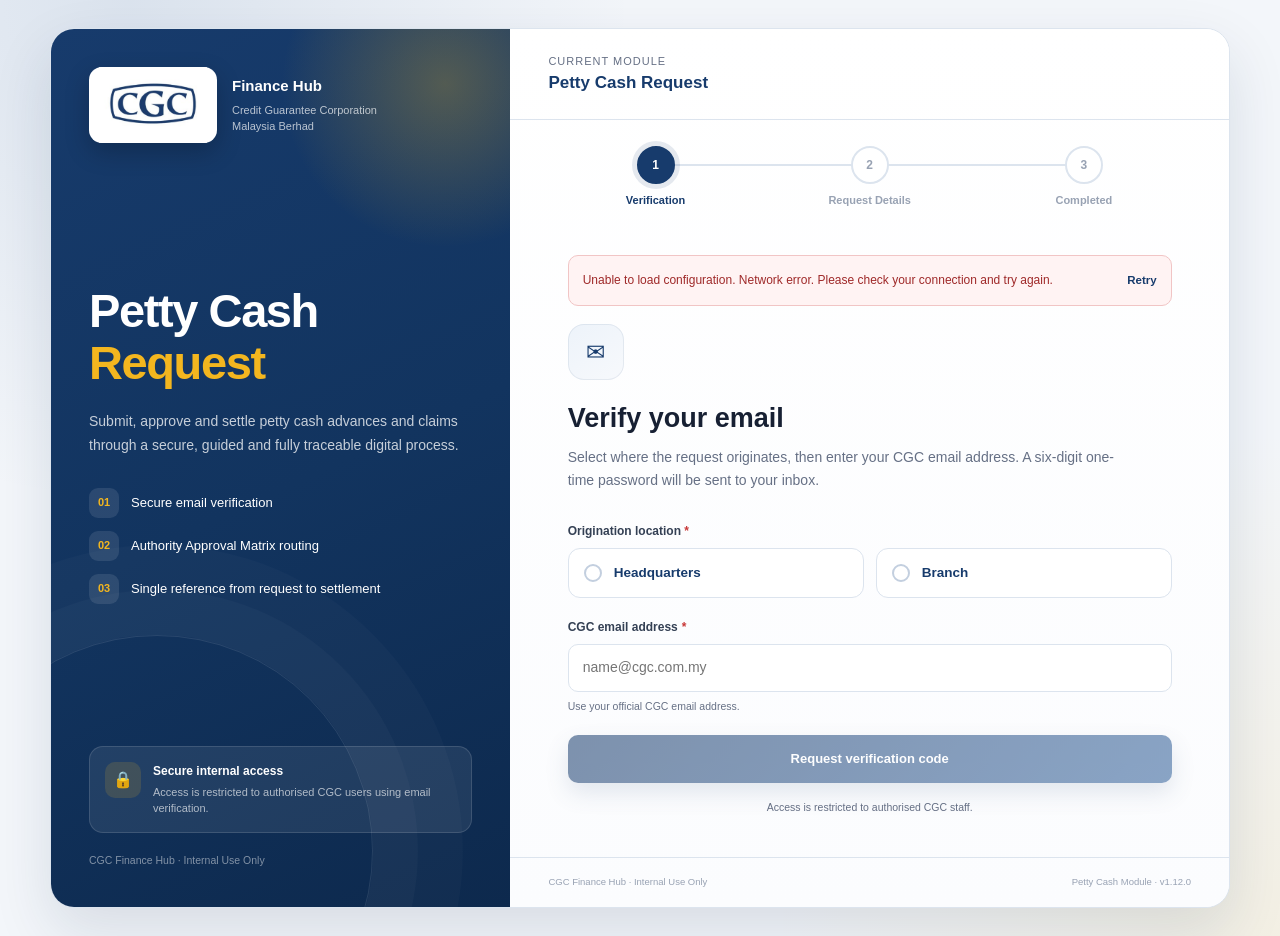
==== commit d93425f7: "Update index.html" ====
--- a/pettycash/index.html
+++ b/pettycash/index.html
@@ -164,6 +164,18 @@
 .pc-check{display:flex;align-items:flex-start;gap:10px;margin-top:12px;font-weight:650;cursor:pointer}
 .pc-check input{width:17px;height:17px;margin-top:2px;accent-color:var(--navy)}
 .pc-nav{margin-top:28px;display:flex;justify-content:space-between;gap:12px}
+
+.pc-header-actions{display:flex;align-items:center;gap:9px}
+.pc-history-overlay{position:fixed;inset:0;z-index:10000;padding:24px;background:rgba(13,41,77,.7);overflow:auto}
+.pc-history-panel{width:min(980px,100%);margin:auto;border-radius:20px;background:#fff;box-shadow:0 24px 70px rgba(0,0,0,.25);overflow:hidden}
+.pc-history-head{display:flex;align-items:center;gap:16px;padding:22px 26px;border-bottom:1px solid var(--line);background:linear-gradient(135deg,#f8fafc,#eef4fb)}
+.pc-history-head h2{color:var(--navy);font-size:22px}.pc-history-head p{color:var(--muted);font-size:12px}.pc-history-close{margin-left:auto;width:38px;height:38px;border:1px solid var(--line);border-radius:10px;background:#fff;color:var(--navy);font-size:22px;cursor:pointer}
+.pc-history-body{padding:24px 26px 30px}.pc-history-toolbar{display:flex;align-items:center;gap:12px;margin-bottom:18px}.pc-history-count{color:var(--muted);font-size:12px}.pc-history-refresh{margin-left:auto}
+.pc-history-list{display:grid;gap:12px}.pc-history-item{width:100%;padding:16px 18px;border:1px solid var(--line);border-radius:14px;background:#fff;text-align:left;cursor:pointer;transition:.18s}.pc-history-item:hover{border-color:var(--blue);box-shadow:0 9px 24px rgba(23,59,108,.1);transform:translateY(-1px)}
+.pc-history-item-top{display:flex;align-items:center;gap:12px}.pc-history-ref{color:var(--navy);font-weight:750}.pc-history-status{margin-left:auto;padding:5px 9px;border-radius:999px;background:#eef4fb;color:var(--navy);font-size:10px;font-weight:700}.pc-history-meta{display:flex;flex-wrap:wrap;gap:8px 18px;margin-top:8px;color:var(--muted);font-size:11px}.pc-history-amount{color:var(--text);font-weight:700}
+.pc-history-empty{padding:44px 18px;border:1px dashed var(--line);border-radius:14px;background:var(--soft);color:var(--muted);text-align:center}.pc-history-detail{margin-top:20px;padding-top:20px;border-top:1px solid var(--line)}.pc-history-detail-title{display:flex;align-items:center;gap:12px;margin-bottom:14px}.pc-history-detail-title h3{color:var(--navy);font-size:17px}.pc-history-back{margin-left:auto}
+.pc-detail-section{margin-bottom:12px;border:1px solid var(--line);border-radius:12px;overflow:hidden}.pc-detail-section h4{padding:10px 14px;background:var(--soft);color:var(--navy);font-size:12px}.pc-detail-grid{display:grid;grid-template-columns:repeat(2,minmax(0,1fr));gap:12px 18px;padding:14px}.pc-detail-grid div{min-width:0}.pc-detail-grid small{display:block;color:var(--muted);font-size:9px;font-weight:700;text-transform:uppercase}.pc-detail-grid b{display:block;margin-top:3px;font-size:12px;word-break:break-word}.pc-detail-full{grid-column:1/-1}
+@media(max-width:640px){.pc-header-actions{gap:5px}.pc-header-actions .fa-signout{padding:8px 9px;font-size:10px}.pc-history-overlay{padding:0}.pc-history-panel{min-height:100vh;border-radius:0}.pc-history-head,.pc-history-body{padding:18px}.pc-detail-grid{grid-template-columns:1fr}.pc-detail-full{grid-column:auto}}
 @media(max-width:940px){.fa-page{padding:0}.fa-shell{min-height:100vh;border:0;border-radius:0;box-shadow:none;grid-template-columns:1fr}.fa-brand{min-height:auto;padding:24px}.fa-brand-content{margin:35px 0 28px;padding:0}.fa-brand h1{font-size:34px}.fa-features,.fa-security,.fa-brand-footer{display:none}}
 @media(max-width:640px){.fa-brand{padding:20px}.fa-logo{width:108px;height:66px}.fa-brand h1{font-size:29px}.fa-app-header{min-height:72px;padding:18px 20px}.fa-progress{padding:22px 20px 0}.fa-content{padding:34px 20px 36px}.fa-title{font-size:23px}.fa-grid,.pc-choices,.pc-meta{grid-template-columns:1fr}.fa-grid{gap:0}.fa-otp-group{grid-template-columns:repeat(6,minmax(34px,1fr));gap:6px}.fa-otp-box{height:54px;font-size:21px}.pc-nav,.fa-actions{flex-direction:column-reverse}.pc-nav .fa-btn,.fa-actions .fa-btn{width:100%}.fa-footer{padding:15px 20px;flex-direction:column;text-align:center}.pc-hero{padding:20px 20px 24px}.pc-hero h2{font-size:25px;margin-top:14px}}
 </style>
@@ -193,7 +205,10 @@
 <section class="fa-app">
 <header class="fa-app-header">
 <div><small>Current module</small><strong>Petty Cash Request</strong></div>
+<div class="pc-header-actions">
+<button type="button" id="pcBtnHistory" class="fa-signout fa-hide">My Request History</button>
 <button type="button" id="pcBtnSignOut" class="fa-signout fa-hide">Sign out</button>
+</div>
 </header>
 <div class="fa-progress">
 <nav class="fa-stepper">
@@ -416,6 +431,16 @@
 <footer class="fa-footer"><span>CGC Finance Hub &middot; Internal Use Only</span><span>Petty Cash Module &middot; <span id="pcVersion"></span></span></footer>
 </section>
 </div></div>
+
+<div id="pcHistoryOverlay" class="pc-history-overlay fa-hide" role="dialog" aria-modal="true" aria-labelledby="pcHistoryTitle">
+<div class="pc-history-panel">
+<div class="pc-history-head"><div><h2 id="pcHistoryTitle">My Request History</h2><p>All Petty Cash requests submitted using your verified email.</p></div><button type="button" id="pcHistoryClose" class="pc-history-close" aria-label="Close">&times;</button></div>
+<div class="pc-history-body">
+<div class="pc-history-toolbar"><span id="pcHistoryCount" class="pc-history-count"></span><button type="button" id="pcHistoryRefresh" class="fa-btn fa-btn-secondary pc-history-refresh">Refresh</button></div>
+<div id="pcHistoryMsg" class="fa-msg fa-hide"></div>
+<div id="pcHistoryList" class="pc-history-list"></div>
+<div id="pcHistoryDetail" class="pc-history-detail fa-hide"></div>
+</div></div></div>
 <div id="pcLoader" class="fa-loader fa-hide"><div class="fa-loader-card"><div class="fa-spinner"></div><span id="pcLoaderText">Processing...</span></div></div>
 <script>
 /* Layout guard: removes invisible text (non-breaking or zero-width spaces) that can sneak in when code is copied from a chat window.
@@ -451,7 +476,8 @@
 <script>
 var PC_CONFIG = {
 moduleCode : "PC",
-appVersion : "v1.11.0",
+appVersion : "v1.12.0",
+getMyRequestsUrl : "https://ca5fc5190790e573a9eafd8b611366.91.environment.api.powerplatform.com:443/powerautomate/automations/direct/cu/01/workflows/58cc81b438314d83915ccc766082f4b0/triggers/manual/paths/invoke?api-version=1&sp=%2Ftriggers%2Fmanual%2Frun&sv=1.0&sig=eTsMhJgrax_an56OyGy4TYS0qAFwsndvb79B9dcXlWw",
 logoUrls : ["../assets/images/cgc-logo.jpg","/Finance-Hub/assets/images/cgc-logo.jpg","../assets/images/cgc-logo.png","assets/images/cgc-logo.jpg","../../assets/images/cgc-logo.jpg"],
 requestOtpUrl : "https://ca5fc5190790e573a9eafd8b611366.91.environment.api.powerplatform.com:443/powerautomate/automations/direct/cu/11/workflows/33f0420df9d24fa581047ade11d2030b/triggers/manual/paths/invoke?api-version=1&sp=%2Ftriggers%2Fmanual%2Frun&sv=1.0&sig=2oMHnIsXj9_3fZjUGbxUx8Urya24YvMGQsZgeVdiMZ4",
 verifyOtpUrl : "https://ca5fc5190790e573a9eafd8b611366.91.environment.api.powerplatform.com:443/powerautomate/automations/direct/cu/04/workflows/f6be59a13d4945efb46def390e9c78ca/triggers/manual/paths/invoke?api-version=1&sp=%2Ftriggers%2Fmanual%2Frun&sv=1.0&sig=z9sOqNYNyFxnlBceUtloiMg0xCEHqFTh5EX1Pm3RYGQ",
@@ -1064,6 +1090,7 @@
 fillProfile();
 renderHero();
 loadOpex();
+hide("pcBtnHistory", false);
 hide("pcBtnSignOut", false);
 showScreen("pcScreenForm");
 goToSection(1);
@@ -1221,7 +1248,7 @@
 }
 sel.innerHTML = placeholder(selectedOpex ? "\u2014 Select SAP GL code \u2014" : "Select a Class of OPEX first") +
 glRows.map(function(r, i){
-var label = r.glCode + " \u2014 " + r.opexClass;
+var label = r.glCode;
 return '<option value="' + i + '">' + escapeHtml(label) + '</option>';
 }).join("");
 sel.disabled = !selectedOpex;
@@ -1468,12 +1495,62 @@
 el("pcBranch").selectedIndex = 0;
 el("pcEmail").value = "";
 el("pcBtnVerify").disabled = false;
+hide("pcBtnHistory", true);
 hide("pcBtnSignOut", true);
+closeHistory();
 message("pcEmailMsg", null, null);
 message("pcOtpMsg", null, null);
 message("pcFormMsg", null, null);
 showScreen("pcScreenEmail");
 }
+
+function historyDate(v){
+if (!v) return "-";
+var d = new Date(v);
+return isNaN(d.getTime()) ? String(v) : d.toLocaleDateString("en-MY", { day:"2-digit", month:"short", year:"numeric" });
+}
+function maskAccount(v){
+var x=String(v||"").replace(/\s/g,"");
+return x.length > 4 ? new Array(x.length-3).join("*") + x.slice(-4) : x || "-";
+}
+function hvalue(v){ return v === undefined || v === null || String(v).trim() === "" ? "-" : String(v); }
+function closeHistory(){ hide("pcHistoryOverlay", true); document.body.style.overflow=""; }
+function openHistory(){
+hide("pcHistoryOverlay", false); document.body.style.overflow="hidden"; loadMyRequests();
+}
+function historyField(label,value,full){ return '<div'+(full?' class="pc-detail-full"':'')+'><small>'+escapeHtml(label)+'</small><b>'+escapeHtml(hvalue(value))+'</b></div>'; }
+function historySection(title,rows){ return '<section class="pc-detail-section"><h4>'+escapeHtml(title)+'</h4><div class="pc-detail-grid">'+rows.join("")+'</div></section>'; }
+function showHistoryDetail(r){
+var isHQ=String(r.originationLocation||"").toLowerCase()==="hq";
+var rows1=[historyField("Request ID",r.requestId),historyField("Status",r.status),historyField("Request type",r.requestType),historyField("Submitted",historyDate(r.submittedAt)),historyField("Location",isHQ?"Headquarters":"Branch"),historyField(isHQ?"Department":"Branch",isHQ?r.department:r.branch),historyField("Request date",historyDate(r.requestDate)),historyField("Date required",historyDate(r.dateRequired))];
+var rows2=[historyField("Amount requested",money(r.amountRequested)),historyField("Class of OPEX",r.classOfOpex),historyField("SAP GL code",r.sapGlCode),historyField("SAP GL description",r.sapGlDescription,true),historyField("Type of expense",r.expenseType,true)];
+if(isHQ) rows2.splice(3,0,historyField("Cost centre",r.costCentre));
+var rows3=[historyField("Purpose",r.purpose,true),historyField("Bank",r.bankName),historyField("Bank account",maskAccount(r.bankAccountNumber))];
+var rows4=isHQ?[historyField("Approver 1",r.approver1Name),historyField("Approver 2",r.approver2Name)]:[historyField("Branch verifier",r.branchVerifierName),historyField("Branch Management approver",r.branchManagementApproverName)];
+el("pcHistoryDetail").innerHTML='<div class="pc-history-detail-title"><h3>'+escapeHtml(hvalue(r.requestId))+'</h3><button type="button" id="pcHistoryBack" class="fa-btn fa-btn-secondary pc-history-back">Back to list</button></div>'+historySection("Request",rows1)+historySection("Budget & GL",rows2)+historySection("Purpose & Payment",rows3)+historySection("Approval Routing",rows4);
+hide("pcHistoryList",true); hide("pcHistoryDetail",false); el("pcHistoryBack").addEventListener("click",function(){ hide("pcHistoryDetail",true); hide("pcHistoryList",false); });
+}
+function renderHistory(requests){
+requests=Array.isArray(requests)?requests:[];
+el("pcHistoryCount").textContent=requests.length+" request"+(requests.length===1?"":"s"); hide("pcHistoryDetail",true); hide("pcHistoryList",false);
+if(!requests.length){ el("pcHistoryList").innerHTML='<div class="pc-history-empty"><strong>No request history found</strong><br><span>Requests submitted with '+escapeHtml(currentEmail)+' will appear here.</span></div>'; return; }
+el("pcHistoryList").innerHTML=requests.map(function(r,i){
+return '<button type="button" class="pc-history-item" data-history-index="'+i+'"><div class="pc-history-item-top"><span class="pc-history-ref">'+escapeHtml(hvalue(r.requestId))+'</span><span class="pc-history-status">'+escapeHtml(hvalue(r.status))+'</span></div><div class="pc-history-meta"><span>'+escapeHtml(historyDate(r.submittedAt))+'</span><span>'+escapeHtml(hvalue(r.requestType))+'</span><span>'+escapeHtml(hvalue(r.originationLocation))+'</span><span class="pc-history-amount">'+escapeHtml(money(r.amountRequested))+'</span></div></button>';
+}).join("");
+el("pcHistoryList").querySelectorAll("[data-history-index]").forEach(function(b){ b.addEventListener("click",function(){ showHistoryDetail(requests[Number(b.getAttribute("data-history-index"))]); }); });
+}
+async function loadMyRequests(){
+message("pcHistoryMsg",null,null);
+if(!PC_CONFIG.getMyRequestsUrl || PC_CONFIG.getMyRequestsUrl.indexOf("PASTE_")===0){ message("pcHistoryMsg","warn","Add the FIN_PC_GetMyRequests HTTP URL to getMyRequestsUrl in PC_CONFIG."); renderHistory([]); return; }
+loader(true,"Loading request history...");
+try{
+var res=await post(PC_CONFIG.getMyRequestsUrl,{moduleCode:PC_CONFIG.moduleCode,requestorEmail:currentEmail},PC_CONFIG.referenceTimeoutMs);
+if(statusOf(res)!=="OK") throw new Error(res.message||"Unable to retrieve request history.");
+renderHistory(Array.isArray(res.requests)?res.requests:[]);
+}catch(e){ message("pcHistoryMsg","error",e.message); renderHistory([]); }
+finally{ loader(false); }
+}
+
 /* The logo is added by the script: the image if it loads (tries each path in logoUrls), a CGC wordmark if none does */
 function buildLogo(){
 var box = el("pcLogo");
@@ -1518,6 +1595,10 @@
 el("pcBtnVerify").addEventListener("click", verifyOtp);
 el("pcBtnResend").addEventListener("click", function(){ requestOtp(true); });
 el("pcBtnChangeEmail").addEventListener("click", signOut);
+el("pcBtnHistory").addEventListener("click", openHistory);
+el("pcHistoryClose").addEventListener("click", closeHistory);
+el("pcHistoryRefresh").addEventListener("click", loadMyRequests);
+el("pcHistoryOverlay").addEventListener("click", function(e){ if(e.target===el("pcHistoryOverlay")) closeHistory(); });
 el("pcBtnSignOut").addEventListener("click", signOut);
 el("pcBtnNext").addEventListener("click", next);
 el("pcBtnBack").addEventListener("click", back);
@@ -1564,7 +1645,7 @@
 try {
 PC.init();
 window.PC_READY = true;
-console.log("BUILD v19 | Petty Cash single-file");
+console.log("BUILD v20 | Petty Cash single-file");
 } catch (err) {
 console.error("Petty Cash failed to start:", err);
 alert("Petty Cash failed to start: " + err.message);
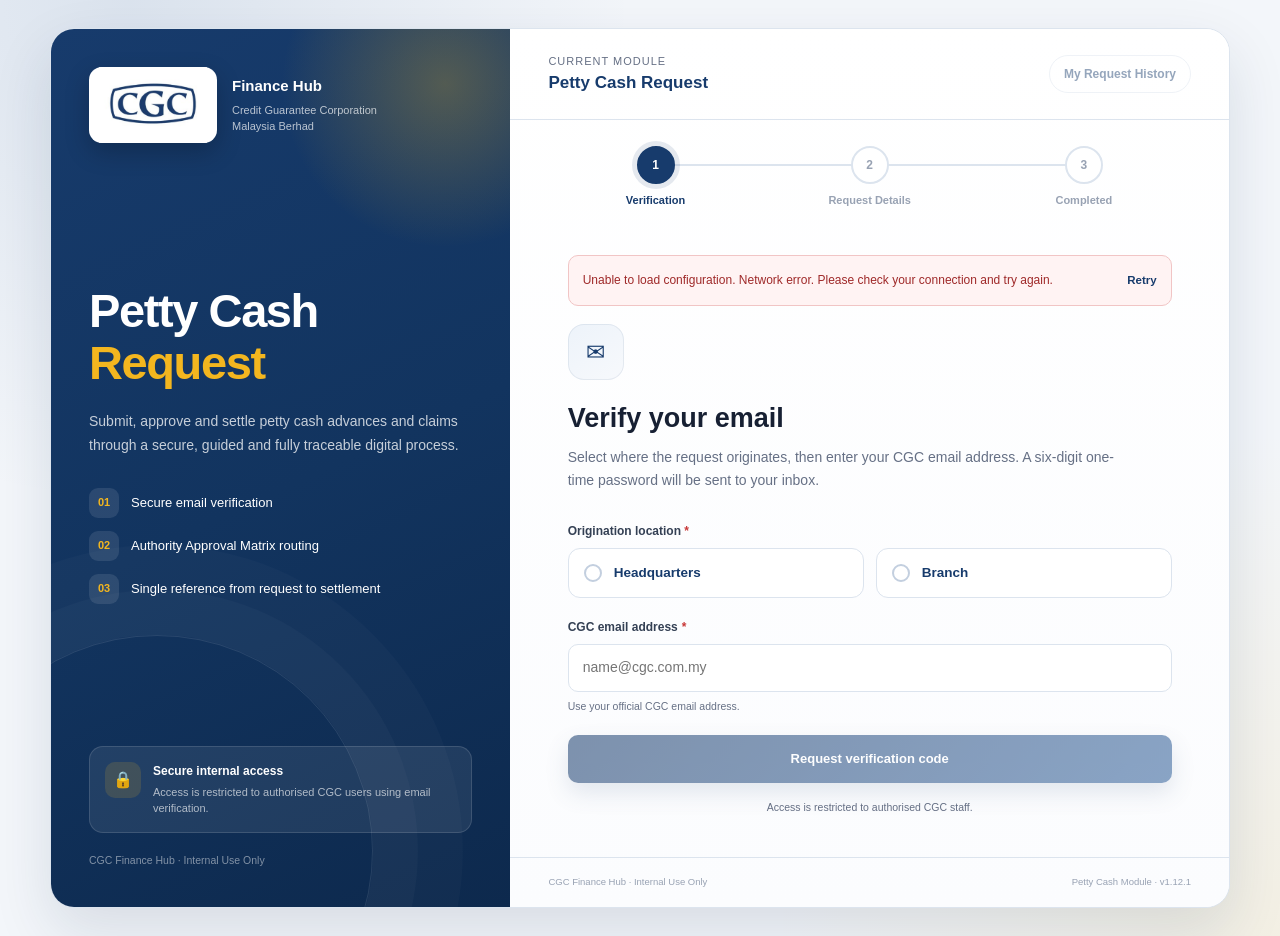
==== commit ad28ffbd: "Update index.html" ====
--- a/pettycash/index.html
+++ b/pettycash/index.html
@@ -44,7 +44,7 @@
 .fa-app-header{min-height:88px;padding:24px 38px;border-bottom:1px solid var(--line);display:flex;align-items:center;justify-content:space-between}
 .fa-app-header small{display:block;color:var(--muted);font-size:11px;letter-spacing:1px;text-transform:uppercase}.fa-app-header strong{color:var(--navy);font-size:17px}
 .fa-signout{padding:9px 14px;border:1px solid var(--line);border-radius:999px;background:#fff;color:var(--navy);font-size:12px;font-weight:650;cursor:pointer;transition:border-color .2s,background .2s}
-.fa-signout:hover{border-color:var(--navy);background:var(--soft)}
+.fa-signout:hover:not(:disabled){border-color:var(--navy);background:var(--soft)}.fa-signout:disabled{opacity:.45;cursor:not-allowed}
 .fa-progress{padding:26px 38px 0}
 .fa-stepper{position:relative;display:grid;grid-template-columns:repeat(3,1fr)}
 .fa-stepper:before{content:"";position:absolute;top:18px;left:calc(16.66% + 18px);right:calc(16.66% + 18px);height:2px;background:var(--line)}
@@ -206,7 +206,7 @@
 <header class="fa-app-header">
 <div><small>Current module</small><strong>Petty Cash Request</strong></div>
 <div class="pc-header-actions">
-<button type="button" id="pcBtnHistory" class="fa-signout fa-hide">My Request History</button>
+<button type="button" id="pcBtnHistory" class="fa-signout" disabled>My Request History</button>
 <button type="button" id="pcBtnSignOut" class="fa-signout fa-hide">Sign out</button>
 </div>
 </header>
@@ -476,7 +476,7 @@
 <script>
 var PC_CONFIG = {
 moduleCode : "PC",
-appVersion : "v1.12.0",
+appVersion : "v1.12.1",
 getMyRequestsUrl : "https://ca5fc5190790e573a9eafd8b611366.91.environment.api.powerplatform.com:443/powerautomate/automations/direct/cu/01/workflows/58cc81b438314d83915ccc766082f4b0/triggers/manual/paths/invoke?api-version=1&sp=%2Ftriggers%2Fmanual%2Frun&sv=1.0&sig=eTsMhJgrax_an56OyGy4TYS0qAFwsndvb79B9dcXlWw",
 logoUrls : ["../assets/images/cgc-logo.jpg","/Finance-Hub/assets/images/cgc-logo.jpg","../assets/images/cgc-logo.png","assets/images/cgc-logo.jpg","../../assets/images/cgc-logo.jpg"],
 requestOtpUrl : "https://ca5fc5190790e573a9eafd8b611366.91.environment.api.powerplatform.com:443/powerautomate/automations/direct/cu/11/workflows/33f0420df9d24fa581047ade11d2030b/triggers/manual/paths/invoke?api-version=1&sp=%2Ftriggers%2Fmanual%2Frun&sv=1.0&sig=2oMHnIsXj9_3fZjUGbxUx8Urya24YvMGQsZgeVdiMZ4",
@@ -1091,9 +1091,11 @@
 renderHero();
 loadOpex();
 hide("pcBtnHistory", false);
+el("pcBtnHistory").disabled = false;
 hide("pcBtnSignOut", false);
 showScreen("pcScreenForm");
 goToSection(1);
+setTimeout(function(){ loadMyRequests(true); }, 250);
 }
 function applyRequestType(){ hide("pcClaimBlock", requestType !== "Claim"); }
 function goToSection(n){
@@ -1495,7 +1497,7 @@
 el("pcBranch").selectedIndex = 0;
 el("pcEmail").value = "";
 el("pcBtnVerify").disabled = false;
-hide("pcBtnHistory", true);
+el("pcBtnHistory").disabled = true;
 hide("pcBtnSignOut", true);
 closeHistory();
 message("pcEmailMsg", null, null);
@@ -1516,7 +1518,7 @@
 function hvalue(v){ return v === undefined || v === null || String(v).trim() === "" ? "-" : String(v); }
 function closeHistory(){ hide("pcHistoryOverlay", true); document.body.style.overflow=""; }
 function openHistory(){
-hide("pcHistoryOverlay", false); document.body.style.overflow="hidden"; loadMyRequests();
+hide("pcHistoryOverlay", false); document.body.style.overflow="hidden"; loadMyRequests(false);
 }
 function historyField(label,value,full){ return '<div'+(full?' class="pc-detail-full"':'')+'><small>'+escapeHtml(label)+'</small><b>'+escapeHtml(hvalue(value))+'</b></div>'; }
 function historySection(title,rows){ return '<section class="pc-detail-section"><h4>'+escapeHtml(title)+'</h4><div class="pc-detail-grid">'+rows.join("")+'</div></section>'; }
@@ -1539,16 +1541,16 @@
 }).join("");
 el("pcHistoryList").querySelectorAll("[data-history-index]").forEach(function(b){ b.addEventListener("click",function(){ showHistoryDetail(requests[Number(b.getAttribute("data-history-index"))]); }); });
 }
-async function loadMyRequests(){
+async function loadMyRequests(silent){
 message("pcHistoryMsg",null,null);
 if(!PC_CONFIG.getMyRequestsUrl || PC_CONFIG.getMyRequestsUrl.indexOf("PASTE_")===0){ message("pcHistoryMsg","warn","Add the FIN_PC_GetMyRequests HTTP URL to getMyRequestsUrl in PC_CONFIG."); renderHistory([]); return; }
-loader(true,"Loading request history...");
+if (!silent) loader(true,"Loading request history...");
 try{
 var res=await post(PC_CONFIG.getMyRequestsUrl,{moduleCode:PC_CONFIG.moduleCode,requestorEmail:currentEmail},PC_CONFIG.referenceTimeoutMs);
 if(statusOf(res)!=="OK") throw new Error(res.message||"Unable to retrieve request history.");
 renderHistory(Array.isArray(res.requests)?res.requests:[]);
 }catch(e){ message("pcHistoryMsg","error",e.message); renderHistory([]); }
-finally{ loader(false); }
+finally{ if (!silent) loader(false); }
 }
 
 /* The logo is added by the script: the image if it loads (tries each path in logoUrls), a CGC wordmark if none does */
@@ -1597,7 +1599,7 @@
 el("pcBtnChangeEmail").addEventListener("click", signOut);
 el("pcBtnHistory").addEventListener("click", openHistory);
 el("pcHistoryClose").addEventListener("click", closeHistory);
-el("pcHistoryRefresh").addEventListener("click", loadMyRequests);
+el("pcHistoryRefresh").addEventListener("click", function(){ loadMyRequests(false); });
 el("pcHistoryOverlay").addEventListener("click", function(e){ if(e.target===el("pcHistoryOverlay")) closeHistory(); });
 el("pcBtnSignOut").addEventListener("click", signOut);
 el("pcBtnNext").addEventListener("click", next);
@@ -1645,7 +1647,7 @@
 try {
 PC.init();
 window.PC_READY = true;
-console.log("BUILD v20 | Petty Cash single-file");
+console.log("BUILD v21 | Petty Cash single-file");
 } catch (err) {
 console.error("Petty Cash failed to start:", err);
 alert("Petty Cash failed to start: " + err.message);
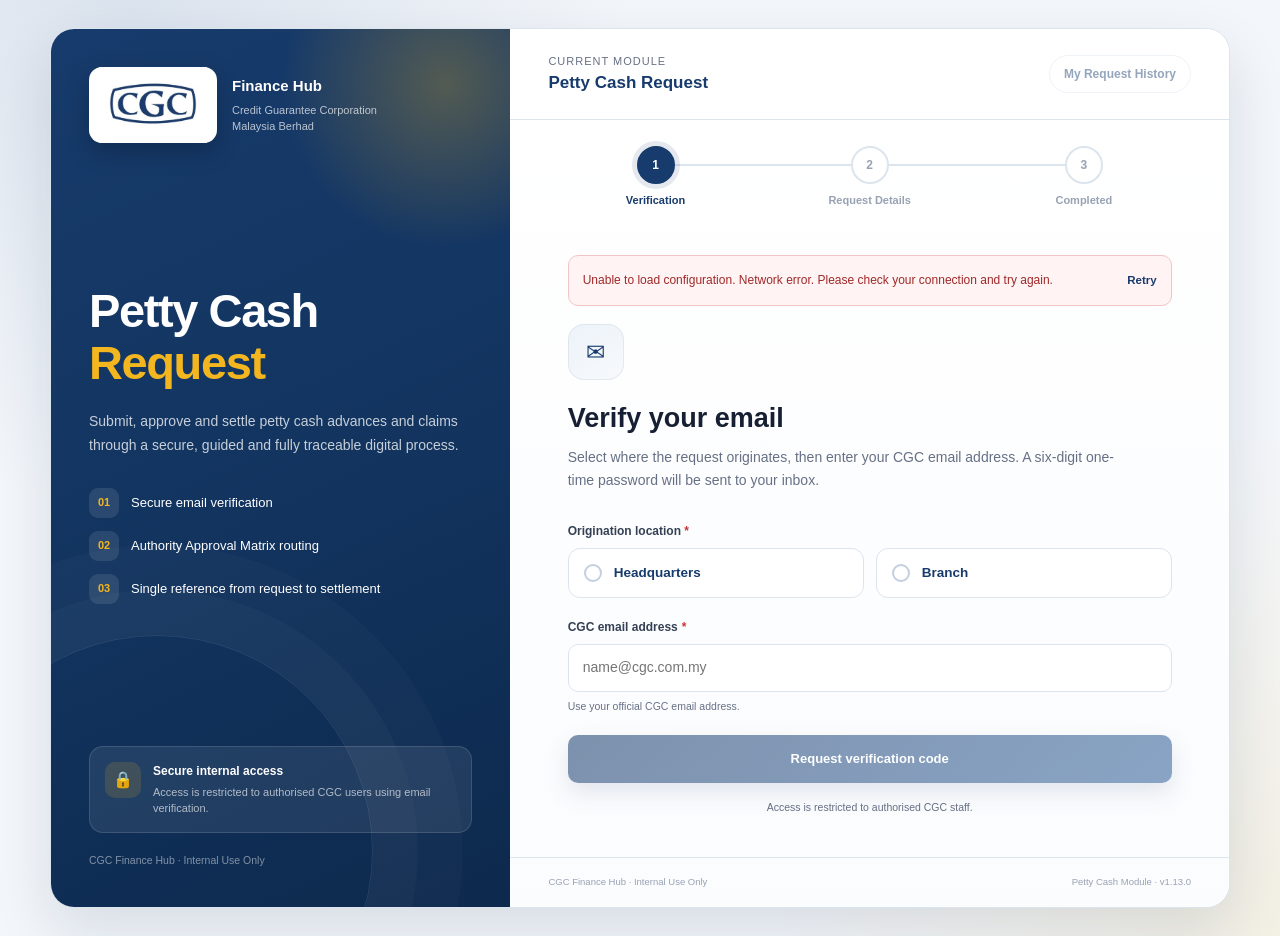
==== commit 8b17dd02: "Update index.html" ====
--- a/pettycash/index.html
+++ b/pettycash/index.html
@@ -166,6 +166,7 @@
 .pc-nav{margin-top:28px;display:flex;justify-content:space-between;gap:12px}
 
 .pc-header-actions{display:flex;align-items:center;gap:9px}
+.pc-hist-card{display:flex;align-items:center;gap:14px;margin:-12px 0 26px;padding:14px 16px;border:1px solid var(--line);border-left:4px solid var(--navy);border-radius:12px;background:var(--soft)}.pc-hist-card div{flex:1;min-width:0}.pc-hist-card strong{display:block;color:var(--navy);font-size:13px}.pc-hist-card span{display:block;color:var(--muted);font-size:11.5px}.pc-hist-card .fa-btn{min-height:40px;padding:9px 16px}
 .pc-history-overlay{position:fixed;inset:0;z-index:10000;padding:24px;background:rgba(13,41,77,.7);overflow:auto}
 .pc-history-panel{width:min(980px,100%);margin:auto;border-radius:20px;background:#fff;box-shadow:0 24px 70px rgba(0,0,0,.25);overflow:hidden}
 .pc-history-head{display:flex;align-items:center;gap:16px;padding:22px 26px;border-bottom:1px solid var(--line);background:linear-gradient(135deg,#f8fafc,#eef4fb)}
@@ -280,6 +281,10 @@
 </div>
 <h2 id="pcGreeting"></h2>
 <p>Complete the seven short sections below to submit your petty cash request.</p>
+</div>
+<div class="pc-hist-card" id="pcHistCard">
+<div><strong>My Request History</strong><span id="pcHistSummary">Loading your previous requests...</span></div>
+<button type="button" id="pcBtnHistoryInline" class="fa-btn fa-btn-secondary">View history</button>
 </div>
 <div class="pc-sechead"><span id="pcSecCounter">Section 1 of 7</span><strong id="pcSecName">Requestor</strong></div>
 <div class="pc-secbar" id="pcSecBar"><i></i><i></i><i></i><i></i><i></i><i></i><i></i></div>
@@ -476,7 +481,7 @@
 <script>
 var PC_CONFIG = {
 moduleCode : "PC",
-appVersion : "v1.12.1",
+appVersion : "v1.13.0",
 getMyRequestsUrl : "https://ca5fc5190790e573a9eafd8b611366.91.environment.api.powerplatform.com:443/powerautomate/automations/direct/cu/01/workflows/58cc81b438314d83915ccc766082f4b0/triggers/manual/paths/invoke?api-version=1&sp=%2Ftriggers%2Fmanual%2Frun&sv=1.0&sig=eTsMhJgrax_an56OyGy4TYS0qAFwsndvb79B9dcXlWw",
 logoUrls : ["../assets/images/cgc-logo.jpg","/Finance-Hub/assets/images/cgc-logo.jpg","../assets/images/cgc-logo.png","assets/images/cgc-logo.jpg","../../assets/images/cgc-logo.jpg"],
 requestOtpUrl : "https://ca5fc5190790e573a9eafd8b611366.91.environment.api.powerplatform.com:443/powerautomate/automations/direct/cu/11/workflows/33f0420df9d24fa581047ade11d2030b/triggers/manual/paths/invoke?api-version=1&sp=%2Ftriggers%2Fmanual%2Frun&sv=1.0&sig=2oMHnIsXj9_3fZjUGbxUx8Urya24YvMGQsZgeVdiMZ4",
@@ -1534,7 +1539,8 @@
 }
 function renderHistory(requests){
 requests=Array.isArray(requests)?requests:[];
-el("pcHistoryCount").textContent=requests.length+" request"+(requests.length===1?"":"s"); hide("pcHistoryDetail",true); hide("pcHistoryList",false);
+el("pcHistoryCount").textContent=requests.length+" request"+(requests.length===1?"":"s");
+if(el("pcHistSummary")) el("pcHistSummary").textContent = requests.length ? (requests.length+" request"+(requests.length===1?"":"s")+" found for "+currentEmail) : ("No previous requests found for "+currentEmail); hide("pcHistoryDetail",true); hide("pcHistoryList",false);
 if(!requests.length){ el("pcHistoryList").innerHTML='<div class="pc-history-empty"><strong>No request history found</strong><br><span>Requests submitted with '+escapeHtml(currentEmail)+' will appear here.</span></div>'; return; }
 el("pcHistoryList").innerHTML=requests.map(function(r,i){
 return '<button type="button" class="pc-history-item" data-history-index="'+i+'"><div class="pc-history-item-top"><span class="pc-history-ref">'+escapeHtml(hvalue(r.requestId))+'</span><span class="pc-history-status">'+escapeHtml(hvalue(r.status))+'</span></div><div class="pc-history-meta"><span>'+escapeHtml(historyDate(r.submittedAt))+'</span><span>'+escapeHtml(hvalue(r.requestType))+'</span><span>'+escapeHtml(hvalue(r.originationLocation))+'</span><span class="pc-history-amount">'+escapeHtml(money(r.amountRequested))+'</span></div></button>';
@@ -1546,10 +1552,11 @@
 if(!PC_CONFIG.getMyRequestsUrl || PC_CONFIG.getMyRequestsUrl.indexOf("PASTE_")===0){ message("pcHistoryMsg","warn","Add the FIN_PC_GetMyRequests HTTP URL to getMyRequestsUrl in PC_CONFIG."); renderHistory([]); return; }
 if (!silent) loader(true,"Loading request history...");
 try{
+console.log("Calling FIN_PC_GetMyRequests for", currentEmail);
 var res=await post(PC_CONFIG.getMyRequestsUrl,{moduleCode:PC_CONFIG.moduleCode,requestorEmail:currentEmail},PC_CONFIG.referenceTimeoutMs);
 if(statusOf(res)!=="OK") throw new Error(res.message||"Unable to retrieve request history.");
 renderHistory(Array.isArray(res.requests)?res.requests:[]);
-}catch(e){ message("pcHistoryMsg","error",e.message); renderHistory([]); }
+}catch(e){ message("pcHistoryMsg","error",e.message); renderHistory([]); if(el("pcHistSummary")) el("pcHistSummary").textContent="Unable to load history: "+e.message; console.error("GetMyRequests failed:", e); }
 finally{ if (!silent) loader(false); }
 }
 
@@ -1598,6 +1605,7 @@
 el("pcBtnResend").addEventListener("click", function(){ requestOtp(true); });
 el("pcBtnChangeEmail").addEventListener("click", signOut);
 el("pcBtnHistory").addEventListener("click", openHistory);
+el("pcBtnHistoryInline").addEventListener("click", openHistory);
 el("pcHistoryClose").addEventListener("click", closeHistory);
 el("pcHistoryRefresh").addEventListener("click", function(){ loadMyRequests(false); });
 el("pcHistoryOverlay").addEventListener("click", function(e){ if(e.target===el("pcHistoryOverlay")) closeHistory(); });
@@ -1647,7 +1655,7 @@
 try {
 PC.init();
 window.PC_READY = true;
-console.log("BUILD v21 | Petty Cash single-file");
+console.log("BUILD v22 | Petty Cash single-file");
 } catch (err) {
 console.error("Petty Cash failed to start:", err);
 alert("Petty Cash failed to start: " + err.message);
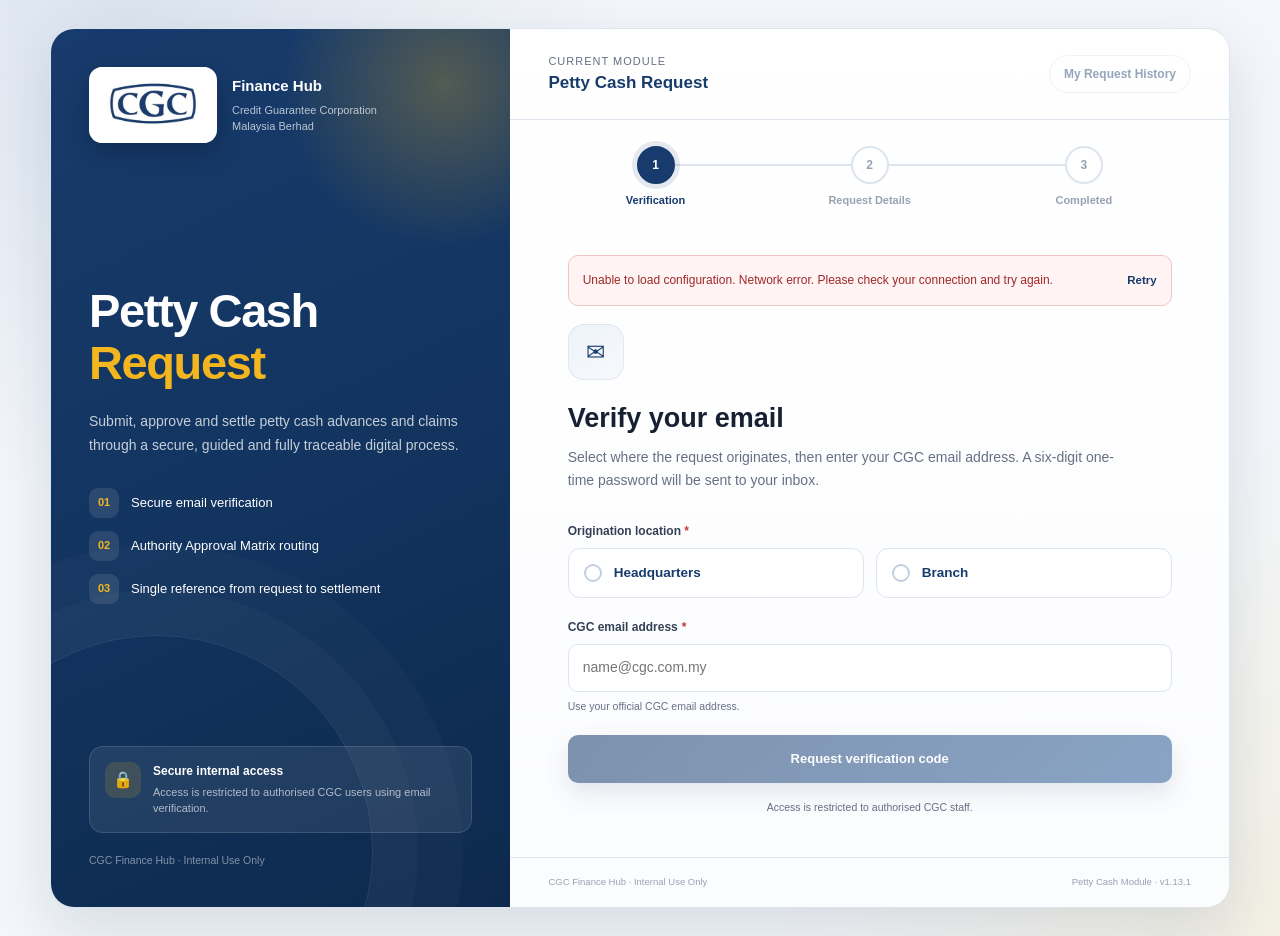
==== commit d9393216: "Update index.html" ====
--- a/pettycash/index.html
+++ b/pettycash/index.html
@@ -166,7 +166,6 @@
 .pc-nav{margin-top:28px;display:flex;justify-content:space-between;gap:12px}
 
 .pc-header-actions{display:flex;align-items:center;gap:9px}
-.pc-hist-card{display:flex;align-items:center;gap:14px;margin:-12px 0 26px;padding:14px 16px;border:1px solid var(--line);border-left:4px solid var(--navy);border-radius:12px;background:var(--soft)}.pc-hist-card div{flex:1;min-width:0}.pc-hist-card strong{display:block;color:var(--navy);font-size:13px}.pc-hist-card span{display:block;color:var(--muted);font-size:11.5px}.pc-hist-card .fa-btn{min-height:40px;padding:9px 16px}
 .pc-history-overlay{position:fixed;inset:0;z-index:10000;padding:24px;background:rgba(13,41,77,.7);overflow:auto}
 .pc-history-panel{width:min(980px,100%);margin:auto;border-radius:20px;background:#fff;box-shadow:0 24px 70px rgba(0,0,0,.25);overflow:hidden}
 .pc-history-head{display:flex;align-items:center;gap:16px;padding:22px 26px;border-bottom:1px solid var(--line);background:linear-gradient(135deg,#f8fafc,#eef4fb)}
@@ -281,10 +280,6 @@
 </div>
 <h2 id="pcGreeting"></h2>
 <p>Complete the seven short sections below to submit your petty cash request.</p>
-</div>
-<div class="pc-hist-card" id="pcHistCard">
-<div><strong>My Request History</strong><span id="pcHistSummary">Loading your previous requests...</span></div>
-<button type="button" id="pcBtnHistoryInline" class="fa-btn fa-btn-secondary">View history</button>
 </div>
 <div class="pc-sechead"><span id="pcSecCounter">Section 1 of 7</span><strong id="pcSecName">Requestor</strong></div>
 <div class="pc-secbar" id="pcSecBar"><i></i><i></i><i></i><i></i><i></i><i></i><i></i></div>
@@ -481,7 +476,7 @@
 <script>
 var PC_CONFIG = {
 moduleCode : "PC",
-appVersion : "v1.13.0",
+appVersion : "v1.13.1",
 getMyRequestsUrl : "https://ca5fc5190790e573a9eafd8b611366.91.environment.api.powerplatform.com:443/powerautomate/automations/direct/cu/01/workflows/58cc81b438314d83915ccc766082f4b0/triggers/manual/paths/invoke?api-version=1&sp=%2Ftriggers%2Fmanual%2Frun&sv=1.0&sig=eTsMhJgrax_an56OyGy4TYS0qAFwsndvb79B9dcXlWw",
 logoUrls : ["../assets/images/cgc-logo.jpg","/Finance-Hub/assets/images/cgc-logo.jpg","../assets/images/cgc-logo.png","assets/images/cgc-logo.jpg","../../assets/images/cgc-logo.jpg"],
 requestOtpUrl : "https://ca5fc5190790e573a9eafd8b611366.91.environment.api.powerplatform.com:443/powerautomate/automations/direct/cu/11/workflows/33f0420df9d24fa581047ade11d2030b/triggers/manual/paths/invoke?api-version=1&sp=%2Ftriggers%2Fmanual%2Frun&sv=1.0&sig=2oMHnIsXj9_3fZjUGbxUx8Urya24YvMGQsZgeVdiMZ4",
@@ -1539,8 +1534,7 @@
 }
 function renderHistory(requests){
 requests=Array.isArray(requests)?requests:[];
-el("pcHistoryCount").textContent=requests.length+" request"+(requests.length===1?"":"s");
-if(el("pcHistSummary")) el("pcHistSummary").textContent = requests.length ? (requests.length+" request"+(requests.length===1?"":"s")+" found for "+currentEmail) : ("No previous requests found for "+currentEmail); hide("pcHistoryDetail",true); hide("pcHistoryList",false);
+el("pcHistoryCount").textContent=requests.length+" request"+(requests.length===1?"":"s"); hide("pcHistoryDetail",true); hide("pcHistoryList",false);
 if(!requests.length){ el("pcHistoryList").innerHTML='<div class="pc-history-empty"><strong>No request history found</strong><br><span>Requests submitted with '+escapeHtml(currentEmail)+' will appear here.</span></div>'; return; }
 el("pcHistoryList").innerHTML=requests.map(function(r,i){
 return '<button type="button" class="pc-history-item" data-history-index="'+i+'"><div class="pc-history-item-top"><span class="pc-history-ref">'+escapeHtml(hvalue(r.requestId))+'</span><span class="pc-history-status">'+escapeHtml(hvalue(r.status))+'</span></div><div class="pc-history-meta"><span>'+escapeHtml(historyDate(r.submittedAt))+'</span><span>'+escapeHtml(hvalue(r.requestType))+'</span><span>'+escapeHtml(hvalue(r.originationLocation))+'</span><span class="pc-history-amount">'+escapeHtml(money(r.amountRequested))+'</span></div></button>';
@@ -1556,7 +1550,7 @@
 var res=await post(PC_CONFIG.getMyRequestsUrl,{moduleCode:PC_CONFIG.moduleCode,requestorEmail:currentEmail},PC_CONFIG.referenceTimeoutMs);
 if(statusOf(res)!=="OK") throw new Error(res.message||"Unable to retrieve request history.");
 renderHistory(Array.isArray(res.requests)?res.requests:[]);
-}catch(e){ message("pcHistoryMsg","error",e.message); renderHistory([]); if(el("pcHistSummary")) el("pcHistSummary").textContent="Unable to load history: "+e.message; console.error("GetMyRequests failed:", e); }
+}catch(e){ message("pcHistoryMsg","error",e.message); renderHistory([]); console.error("GetMyRequests failed:", e); }
 finally{ if (!silent) loader(false); }
 }
 
@@ -1605,7 +1599,6 @@
 el("pcBtnResend").addEventListener("click", function(){ requestOtp(true); });
 el("pcBtnChangeEmail").addEventListener("click", signOut);
 el("pcBtnHistory").addEventListener("click", openHistory);
-el("pcBtnHistoryInline").addEventListener("click", openHistory);
 el("pcHistoryClose").addEventListener("click", closeHistory);
 el("pcHistoryRefresh").addEventListener("click", function(){ loadMyRequests(false); });
 el("pcHistoryOverlay").addEventListener("click", function(e){ if(e.target===el("pcHistoryOverlay")) closeHistory(); });
@@ -1655,7 +1648,7 @@
 try {
 PC.init();
 window.PC_READY = true;
-console.log("BUILD v22 | Petty Cash single-file");
+console.log("BUILD v23 | Petty Cash single-file");
 } catch (err) {
 console.error("Petty Cash failed to start:", err);
 alert("Petty Cash failed to start: " + err.message);
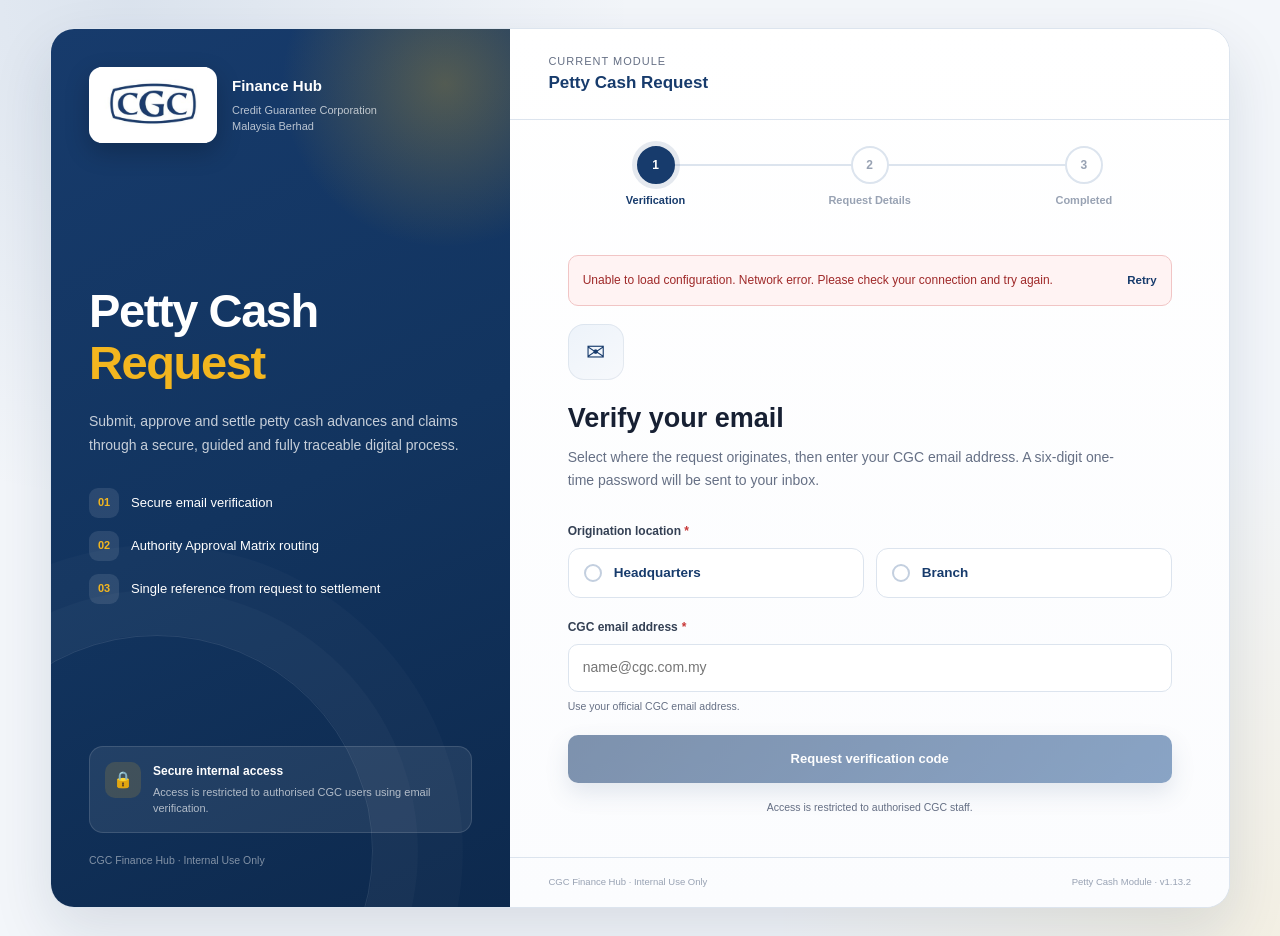
==== commit 30b52f62: "Update index.html" ====
--- a/pettycash/index.html
+++ b/pettycash/index.html
@@ -206,7 +206,7 @@
 <header class="fa-app-header">
 <div><small>Current module</small><strong>Petty Cash Request</strong></div>
 <div class="pc-header-actions">
-<button type="button" id="pcBtnHistory" class="fa-signout" disabled>My Request History</button>
+<button type="button" id="pcBtnHistory" class="fa-signout fa-hide" disabled>My Request History</button>
 <button type="button" id="pcBtnSignOut" class="fa-signout fa-hide">Sign out</button>
 </div>
 </header>
@@ -476,7 +476,7 @@
 <script>
 var PC_CONFIG = {
 moduleCode : "PC",
-appVersion : "v1.13.1",
+appVersion : "v1.13.2",
 getMyRequestsUrl : "https://ca5fc5190790e573a9eafd8b611366.91.environment.api.powerplatform.com:443/powerautomate/automations/direct/cu/01/workflows/58cc81b438314d83915ccc766082f4b0/triggers/manual/paths/invoke?api-version=1&sp=%2Ftriggers%2Fmanual%2Frun&sv=1.0&sig=eTsMhJgrax_an56OyGy4TYS0qAFwsndvb79B9dcXlWw",
 logoUrls : ["../assets/images/cgc-logo.jpg","/Finance-Hub/assets/images/cgc-logo.jpg","../assets/images/cgc-logo.png","assets/images/cgc-logo.jpg","../../assets/images/cgc-logo.jpg"],
 requestOtpUrl : "https://ca5fc5190790e573a9eafd8b611366.91.environment.api.powerplatform.com:443/powerautomate/automations/direct/cu/11/workflows/33f0420df9d24fa581047ade11d2030b/triggers/manual/paths/invoke?api-version=1&sp=%2Ftriggers%2Fmanual%2Frun&sv=1.0&sig=2oMHnIsXj9_3fZjUGbxUx8Urya24YvMGQsZgeVdiMZ4",
@@ -1498,7 +1498,7 @@
 el("pcEmail").value = "";
 el("pcBtnVerify").disabled = false;
 el("pcBtnHistory").disabled = true;
-hide("pcBtnSignOut", true);
+hide("pcBtnHistory", true);
 closeHistory();
 message("pcEmailMsg", null, null);
 message("pcOtpMsg", null, null);
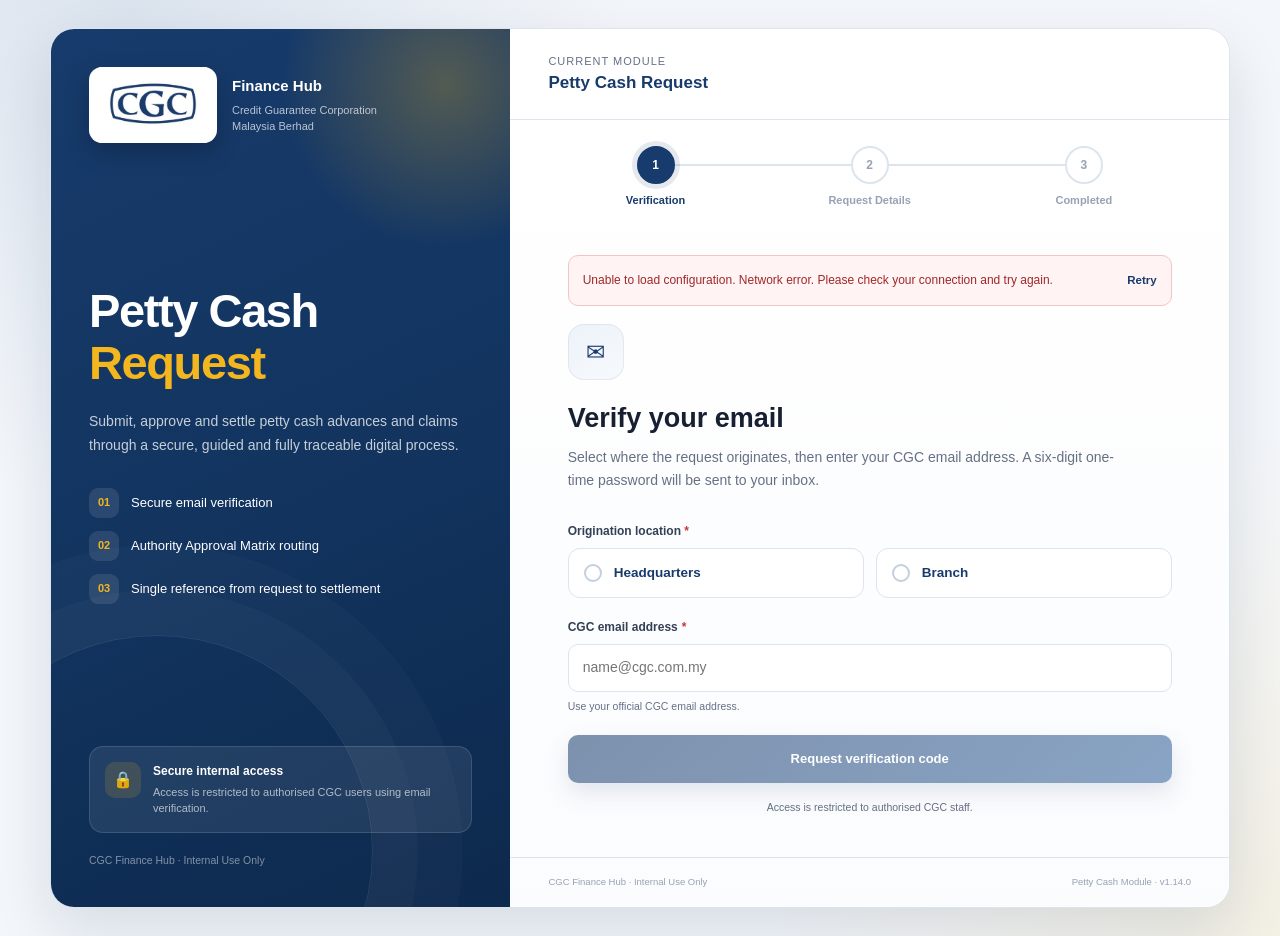
==== commit 29a233ea: "Update index.html" ====
--- a/pettycash/index.html
+++ b/pettycash/index.html
@@ -44,7 +44,7 @@
 .fa-app-header{min-height:88px;padding:24px 38px;border-bottom:1px solid var(--line);display:flex;align-items:center;justify-content:space-between}
 .fa-app-header small{display:block;color:var(--muted);font-size:11px;letter-spacing:1px;text-transform:uppercase}.fa-app-header strong{color:var(--navy);font-size:17px}
 .fa-signout{padding:9px 14px;border:1px solid var(--line);border-radius:999px;background:#fff;color:var(--navy);font-size:12px;font-weight:650;cursor:pointer;transition:border-color .2s,background .2s}
-.fa-signout:hover:not(:disabled){border-color:var(--navy);background:var(--soft)}.fa-signout:disabled{opacity:.45;cursor:not-allowed}
+.fa-signout:hover{border-color:var(--navy);background:var(--soft)}
 .fa-progress{padding:26px 38px 0}
 .fa-stepper{position:relative;display:grid;grid-template-columns:repeat(3,1fr)}
 .fa-stepper:before{content:"";position:absolute;top:18px;left:calc(16.66% + 18px);right:calc(16.66% + 18px);height:2px;background:var(--line)}
@@ -206,7 +206,7 @@
 <header class="fa-app-header">
 <div><small>Current module</small><strong>Petty Cash Request</strong></div>
 <div class="pc-header-actions">
-<button type="button" id="pcBtnHistory" class="fa-signout fa-hide" disabled>My Request History</button>
+<button type="button" id="pcBtnHistory" class="fa-signout fa-hide">My Request History</button>
 <button type="button" id="pcBtnSignOut" class="fa-signout fa-hide">Sign out</button>
 </div>
 </header>
@@ -318,11 +318,11 @@
 <div id="pcClaimBlock" class="fa-hide">
 <div class="fa-grid">
 <div class="fa-field"><label for="pcOrigRef">Original request reference <span class="fa-required">*</span></label><input id="pcOrigRef" placeholder="YYYY/MM/DD/DEPT/0001"></div>
-<div class="fa-field"><label for="pcOrigAmount">Original amount (RM) <span class="fa-required">*</span></label><input type="number" id="pcOrigAmount" min="0" step="0.01" placeholder="0.00"></div>
+<div class="fa-field"><label for="pcOrigAmount">Original amount (RM) <span class="fa-required">*</span></label><input type="text" id="pcOrigAmount" inputmode="decimal" autocomplete="off" placeholder="0.00"></div>
 </div>
 </div>
 <div class="fa-grid">
-<div class="fa-field"><label for="pcAmount">Amount requested (RM) <span class="fa-required">*</span></label><input type="number" id="pcAmount" min="0" step="0.01" placeholder="0.00"></div>
+<div class="fa-field"><label for="pcAmount">Amount requested (RM) <span class="fa-required">*</span></label><input type="text" id="pcAmount" inputmode="decimal" autocomplete="off" placeholder="0.00" aria-describedby="pcAmountLimit"><div class="fa-hint" id="pcAmountLimit"><span>Maximum allowed: RM 4,000.00</span></div></div>
 <div class="fa-field"><label for="pcDateRequired">Date required <span class="fa-required">*</span></label><input type="date" id="pcDateRequired"></div>
 </div>
 <div class="fa-field">
@@ -476,7 +476,8 @@
 <script>
 var PC_CONFIG = {
 moduleCode : "PC",
-appVersion : "v1.13.2",
+appVersion : "v1.14.0",
+maxRequestAmount : 4000,
 getMyRequestsUrl : "https://ca5fc5190790e573a9eafd8b611366.91.environment.api.powerplatform.com:443/powerautomate/automations/direct/cu/01/workflows/58cc81b438314d83915ccc766082f4b0/triggers/manual/paths/invoke?api-version=1&sp=%2Ftriggers%2Fmanual%2Frun&sv=1.0&sig=eTsMhJgrax_an56OyGy4TYS0qAFwsndvb79B9dcXlWw",
 logoUrls : ["../assets/images/cgc-logo.jpg","/Finance-Hub/assets/images/cgc-logo.jpg","../assets/images/cgc-logo.png","assets/images/cgc-logo.jpg","../../assets/images/cgc-logo.jpg"],
 requestOtpUrl : "https://ca5fc5190790e573a9eafd8b611366.91.environment.api.powerplatform.com:443/powerautomate/automations/direct/cu/11/workflows/33f0420df9d24fa581047ade11d2030b/triggers/manual/paths/invoke?api-version=1&sp=%2Ftriggers%2Fmanual%2Frun&sv=1.0&sig=2oMHnIsXj9_3fZjUGbxUx8Urya24YvMGQsZgeVdiMZ4",
@@ -538,8 +539,27 @@
 }
 function markBad(id){ var n = el(id); if (n){ n.classList.add("fa-bad"); if (n.focus) n.focus(); } }
 function clearBad(){ document.querySelectorAll(".fa-bad").forEach(function(n){ n.classList.remove("fa-bad"); }); }
+function amountNumber(v){
+var cleaned = String(v == null ? "" : v).replace(/,/g, "").replace(/[^0-9.]/g, "");
+var firstDot = cleaned.indexOf(".");
+if (firstDot !== -1) cleaned = cleaned.slice(0, firstDot + 1) + cleaned.slice(firstDot + 1).replace(/\./g, "");
+var n = parseFloat(cleaned);
+return isNaN(n) ? 0 : n;
+}
+function formatAmountInput(node, fixed){
+if (!node) return;
+var raw = String(node.value || "").replace(/,/g, "").replace(/[^0-9.]/g, "");
+var parts = raw.split(".");
+var whole = (parts.shift() || "").replace(/^0+(?=\d)/, "");
+var decimals = parts.join("").slice(0, 2);
+if (!whole && (raw || fixed)) whole = "0";
+var n = parseInt(whole || "0", 10);
+var grouped = isNaN(n) ? "" : n.toLocaleString("en-MY");
+if (fixed && grouped) decimals = (decimals + "00").slice(0, 2);
+node.value = grouped + ((raw.indexOf(".") !== -1 || fixed) ? "." + decimals : "");
+}
 function money(v){
-var n = Number(v);
+var n = amountNumber(v);
 return "RM " + (isNaN(n) ? 0 : n).toLocaleString("en-MY", { minimumFractionDigits:2, maximumFractionDigits:2 });
 }
 function maskEmail(email){
@@ -1091,7 +1111,6 @@
 renderHero();
 loadOpex();
 hide("pcBtnHistory", false);
-el("pcBtnHistory").disabled = false;
 hide("pcBtnSignOut", false);
 showScreen("pcScreenForm");
 goToSection(1);
@@ -1138,12 +1157,13 @@
 ];
 }
 if (n === 2){
-var amt = parseFloat(val("pcAmount"));
+var amt = amountNumber(val("pcAmount"));
 var req = val("pcDateRequired");
 rules = [
 ["pcOrigRef", requestType === "Claim" && !val("pcOrigRef"), "Please enter the original request reference."],
-["pcOrigAmount", requestType === "Claim" && !(parseFloat(val("pcOrigAmount")) > 0), "Please enter the original amount."],
-["pcAmount", isNaN(amt) || amt <= 0, "Please enter an amount greater than zero."],
+["pcOrigAmount", requestType === "Claim" && !(amountNumber(val("pcOrigAmount")) > 0), "Please enter the original amount."],
+["pcAmount", !(amt > 0), "Please enter an amount greater than zero."],
+["pcAmount", amt > PC_CONFIG.maxRequestAmount, "The maximum Petty Cash request amount is RM " + PC_CONFIG.maxRequestAmount.toLocaleString("en-MY", {minimumFractionDigits:2, maximumFractionDigits:2}) + ". Please reduce the amount to continue."],
 ["pcDateRequired", !req, "Please select the date the funds are required."],
 ["pcDateRequired", !!req && req < todayIso(), "The date required cannot be in the past."],
 ["pcPurpose", val("pcPurpose").length < 10, "Please describe the purpose in at least 10 characters."]
@@ -1410,10 +1430,10 @@
 department : requestDepartment(),
 departmentCode : requestDepartmentCode(),
 dateRequired : val("pcDateRequired"),
-amountRequested : parseFloat(val("pcAmount")),
+amountRequested : amountNumber(val("pcAmount")),
 purpose : val("pcPurpose"),
 originalRequestReference : requestType === "Claim" ? val("pcOrigRef") : "",
-originalAmount : requestType === "Claim" ? parseFloat(val("pcOrigAmount")) : 0,
+originalAmount : requestType === "Claim" ? amountNumber(val("pcOrigAmount")) : 0,
 classOfOpex : gl.opexClass || "",
 glDepartment : gl.department || "",
 sapGlCode : gl.glCode || "",
@@ -1497,8 +1517,8 @@
 el("pcBranch").selectedIndex = 0;
 el("pcEmail").value = "";
 el("pcBtnVerify").disabled = false;
-el("pcBtnHistory").disabled = true;
 hide("pcBtnHistory", true);
+hide("pcBtnSignOut", true);
 closeHistory();
 message("pcEmailMsg", null, null);
 message("pcOtpMsg", null, null);
@@ -1546,11 +1566,10 @@
 if(!PC_CONFIG.getMyRequestsUrl || PC_CONFIG.getMyRequestsUrl.indexOf("PASTE_")===0){ message("pcHistoryMsg","warn","Add the FIN_PC_GetMyRequests HTTP URL to getMyRequestsUrl in PC_CONFIG."); renderHistory([]); return; }
 if (!silent) loader(true,"Loading request history...");
 try{
-console.log("Calling FIN_PC_GetMyRequests for", currentEmail);
 var res=await post(PC_CONFIG.getMyRequestsUrl,{moduleCode:PC_CONFIG.moduleCode,requestorEmail:currentEmail},PC_CONFIG.referenceTimeoutMs);
 if(statusOf(res)!=="OK") throw new Error(res.message||"Unable to retrieve request history.");
 renderHistory(Array.isArray(res.requests)?res.requests:[]);
-}catch(e){ message("pcHistoryMsg","error",e.message); renderHistory([]); console.error("GetMyRequests failed:", e); }
+}catch(e){ message("pcHistoryMsg","error",e.message); renderHistory([]); }
 finally{ if (!silent) loader(false); }
 }
 
@@ -1611,9 +1630,15 @@
 el("pcGl").addEventListener("change", applyGl);
 el("pcBank").addEventListener("change", function(){ hide("pcOtherBankField", !isOtherBank(val("pcBank"))); });
 el("pcPurpose").addEventListener("input", function(){ el("pcCharCount").textContent = el("pcPurpose").value.length; });
-el("pcAmount").addEventListener("input", function(){ el("pcTotal").textContent = money(val("pcAmount")); });
 ["pcAmount","pcOrigAmount"].forEach(function(id){
-el(id).addEventListener("blur", function(){ var n = parseFloat(val(id)); if (n > 0) el(id).value = n.toFixed(2); });
+el(id).addEventListener("input", function(){
+formatAmountInput(el(id), false);
+if (id === "pcAmount") el("pcTotal").textContent = money(val("pcAmount"));
+});
+el(id).addEventListener("blur", function(){
+if (amountNumber(val(id)) > 0) formatAmountInput(el(id), true);
+if (id === "pcAmount") el("pcTotal").textContent = money(val("pcAmount"));
+});
 });
 document.addEventListener("input", function(e){
 if (e.target.classList && e.target.classList.contains("fa-bad")){
@@ -1648,7 +1673,7 @@
 try {
 PC.init();
 window.PC_READY = true;
-console.log("BUILD v23 | Petty Cash single-file");
+console.log("BUILD v24 | Petty Cash single-file");
 } catch (err) {
 console.error("Petty Cash failed to start:", err);
 alert("Petty Cash failed to start: " + err.message);
